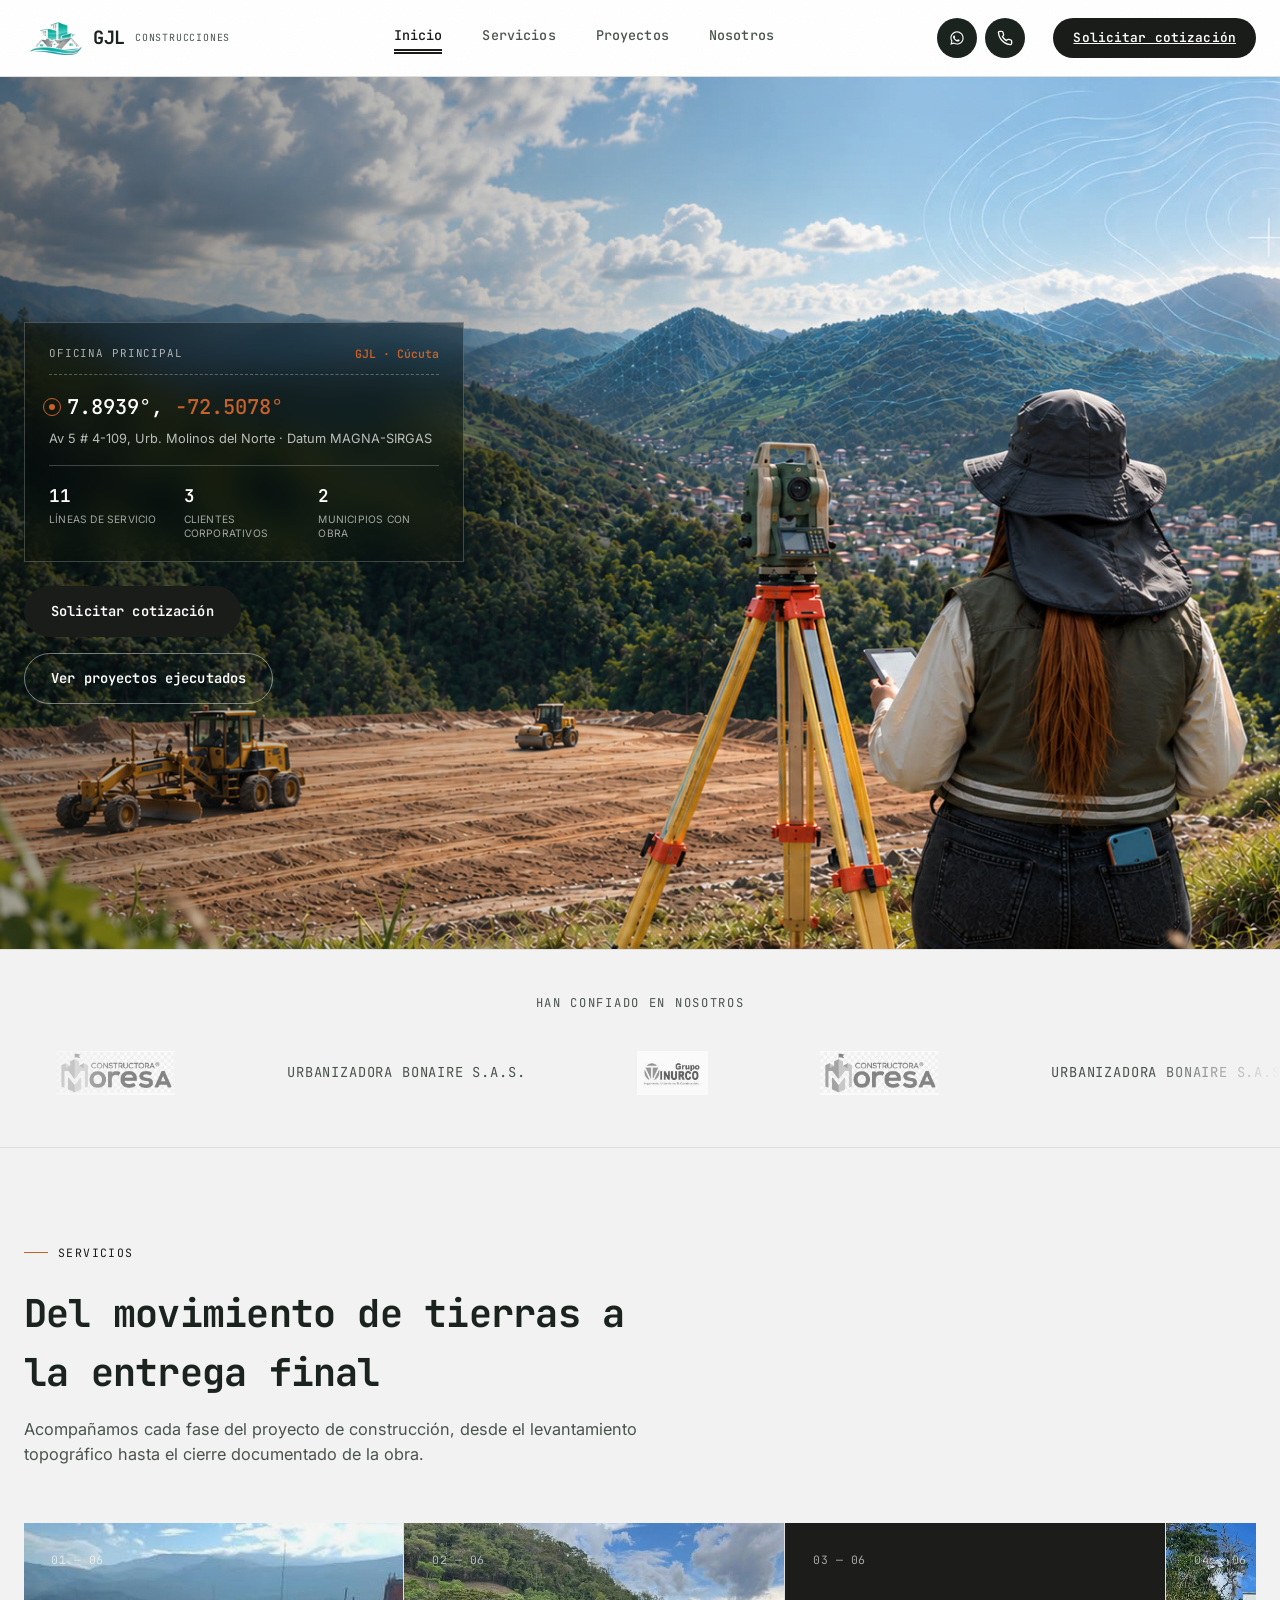
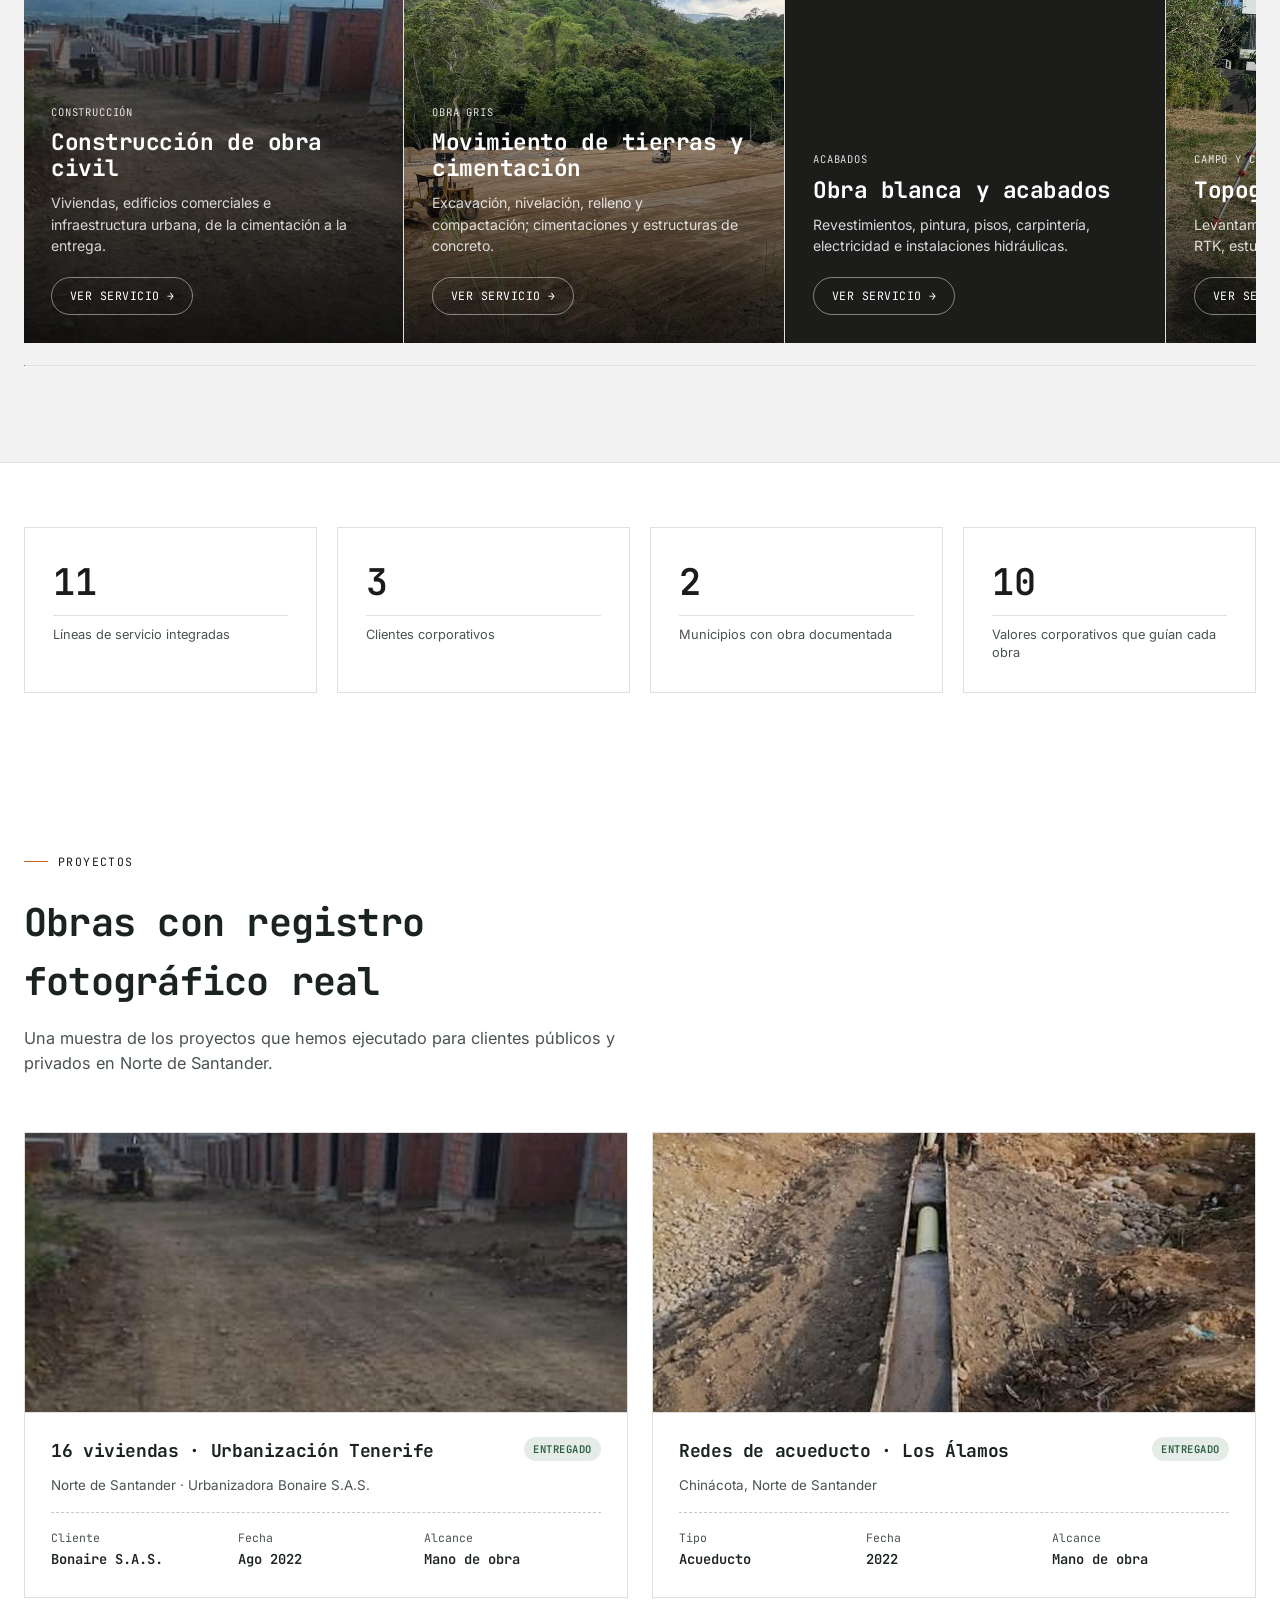
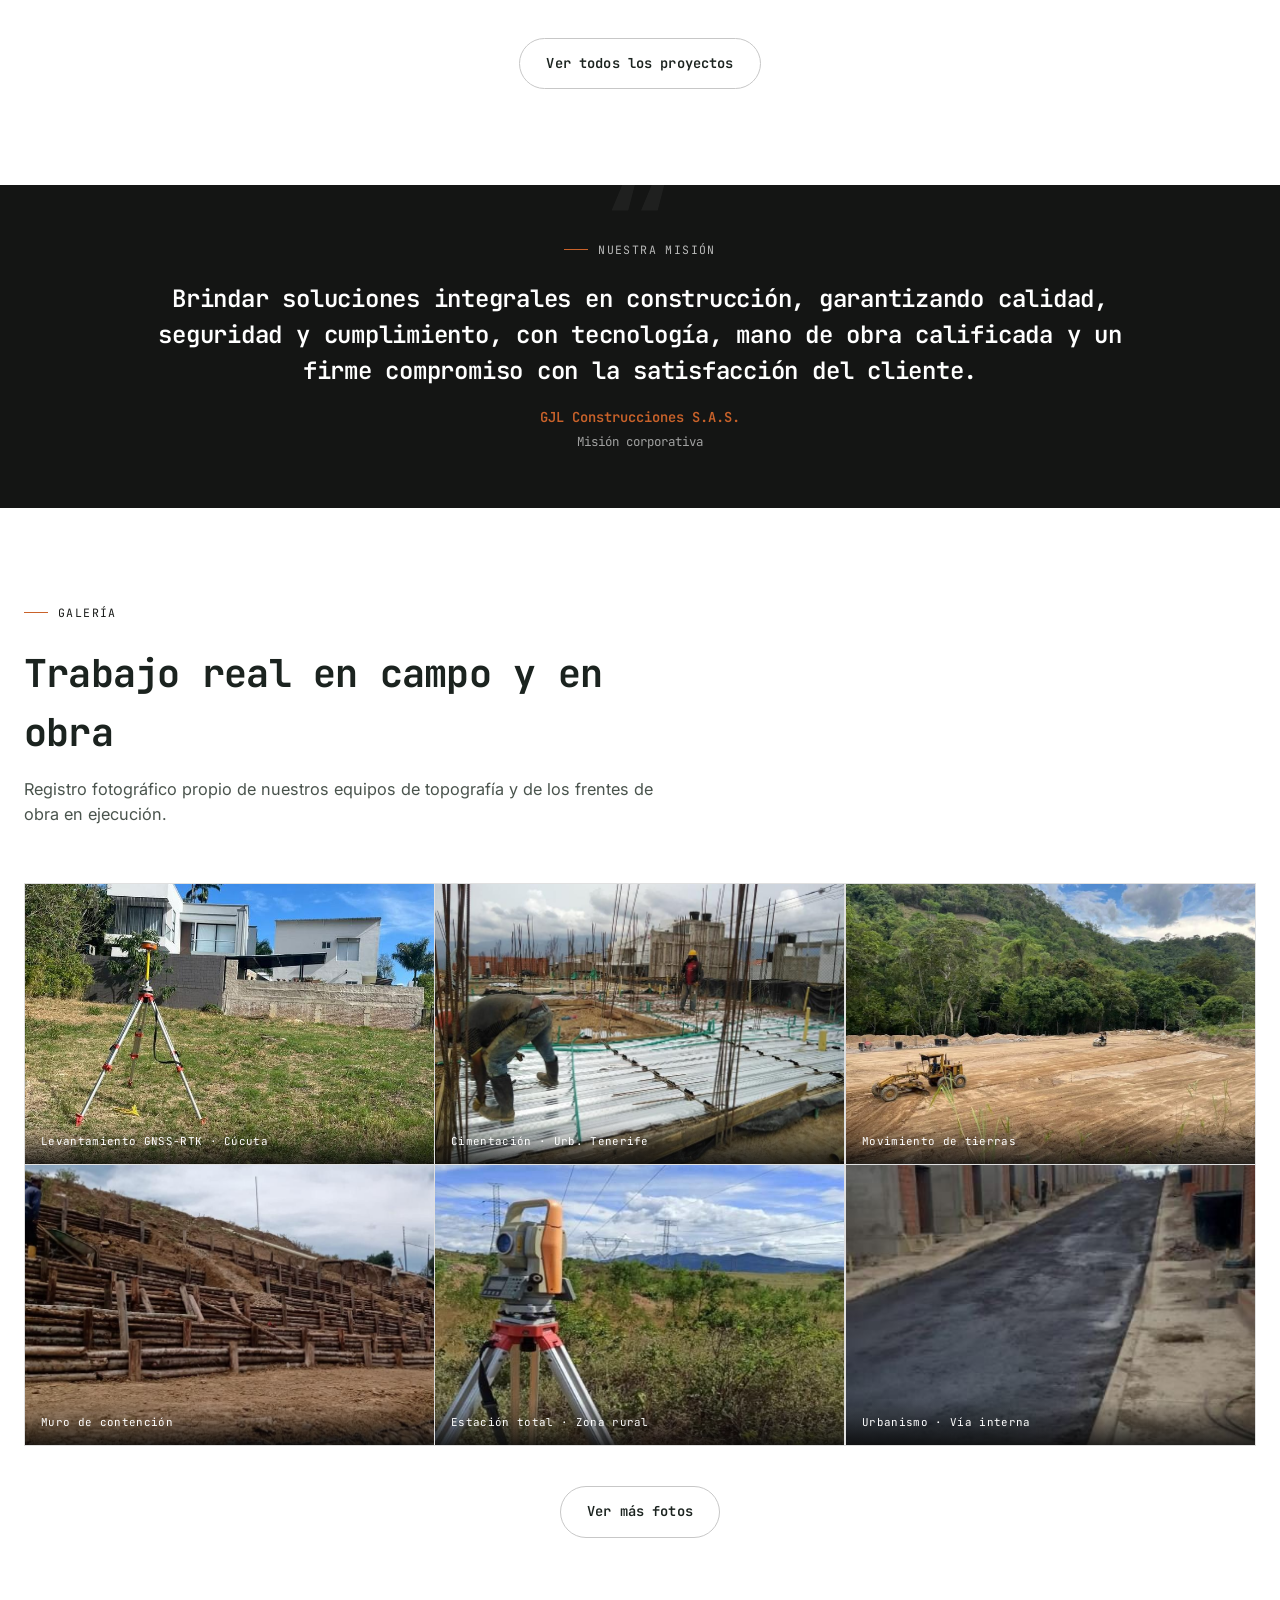
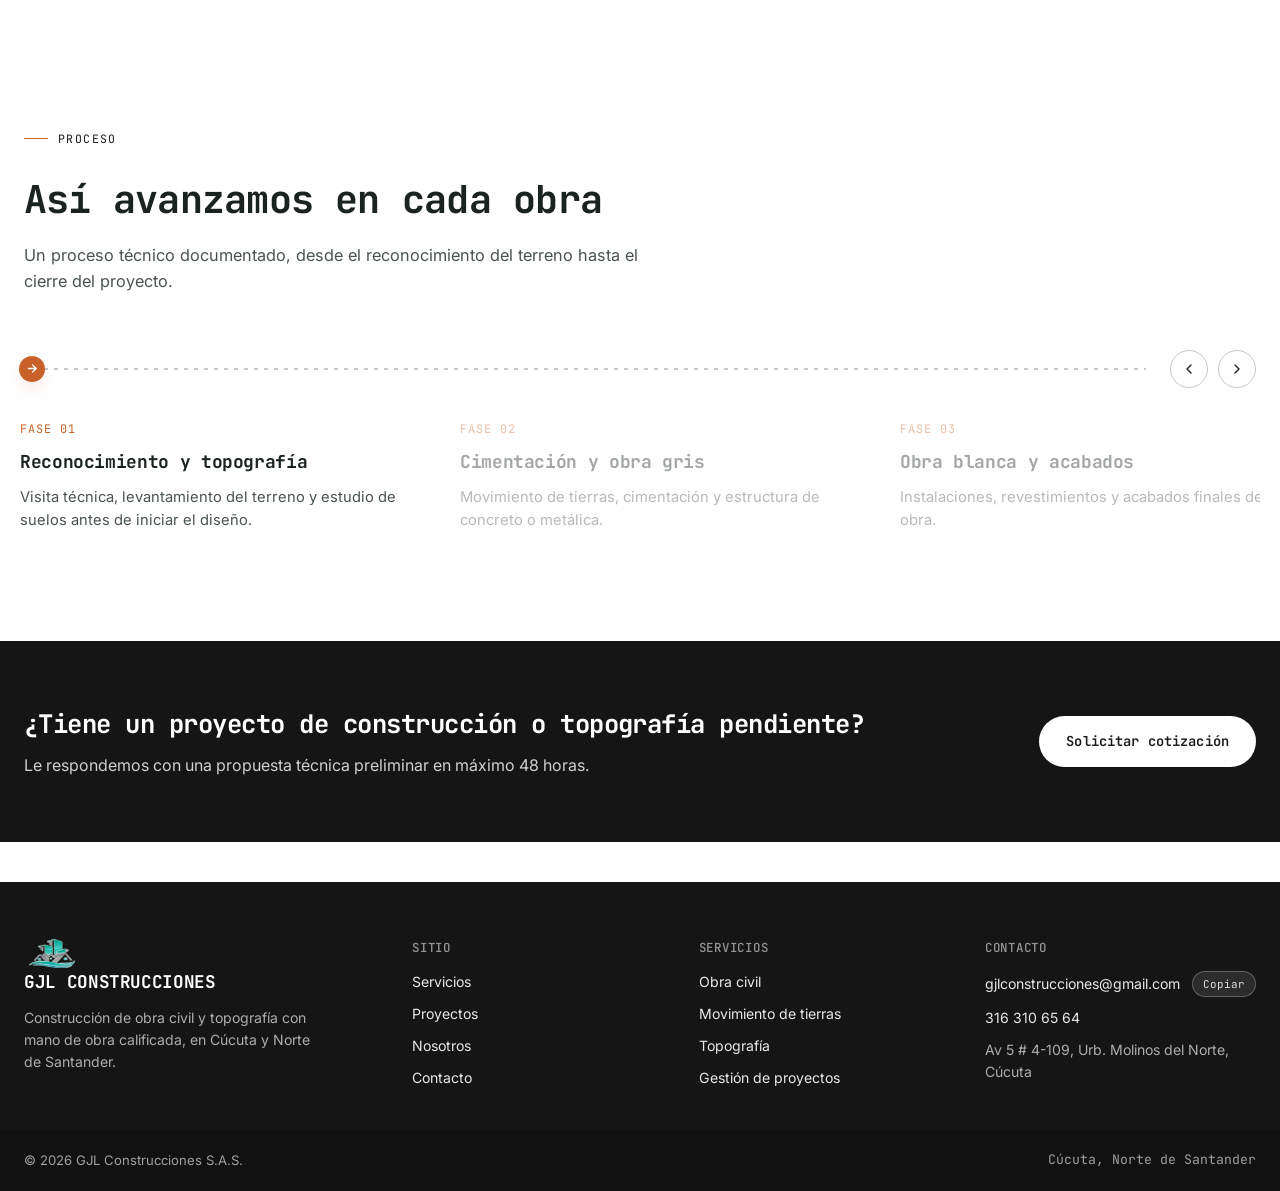
==== index.html @ da8b986e "Commit inicial: sitio web GJL Construcciones S.A.S. Sitio estatico (HTML/CSS/JS) con contenido, foto" ====
<!DOCTYPE html>
<html lang="es">
<head>
<meta charset="UTF-8">
<meta name="viewport" content="width=device-width, initial-scale=1.0">
<title>GJL Construcciones — Obra civil y topografía en Cúcuta</title>
<meta name="description" content="Construcción de obra civil, movimiento de tierras, topografía y gestión de proyectos en Cúcuta, Norte de Santander.">
<meta property="og:title" content="GJL Construcciones — Obra civil y topografía en Cúcuta">
<meta property="og:description" content="Construcción de obra civil, movimiento de tierras, topografía y gestión de proyectos en Norte de Santander.">
<meta property="og:type" content="website">
<meta name="theme-color" content="#1A1A1A">
<link rel="icon" type="image/svg+xml" href="assets/favicon.svg">
<link rel="preconnect" href="https://fonts.googleapis.com">
<link rel="preconnect" href="https://fonts.gstatic.com" crossorigin>
<link href="https://fonts.googleapis.com/css2?family=Inter:wght@400;500;600&family=JetBrains+Mono:wght@400;500;600;700&display=swap" rel="stylesheet">
<link rel="stylesheet" href="css/styles.css">
<script type="application/ld+json">
{
  "@context": "https://schema.org",
  "@type": "GeneralContractor",
  "name": "GJL Construcciones S.A.S.",
  "description": "Empresa de construcción de obra civil, movimiento de tierras, obra blanca, topografía, ingeniería y gestión de proyectos en Cúcuta y Norte de Santander.",
  "telephone": ["+573163106564", "+573045685560"],
  "email": "gjlconstrucciones@gmail.com",
  "address": {
    "@type": "PostalAddress",
    "streetAddress": "Av 5 # 4-109, Urb. Molinos del Norte",
    "addressLocality": "Cúcuta",
    "addressRegion": "Norte de Santander",
    "addressCountry": "CO"
  },
  "geo": {
    "@type": "GeoCoordinates",
    "latitude": 7.8939,
    "longitude": -72.5078
  },
  "areaServed": ["Cúcuta", "Chinácota", "Norte de Santander"],
  "openingHoursSpecification": {
    "@type": "OpeningHoursSpecification",
    "dayOfWeek": ["Monday", "Tuesday", "Wednesday", "Thursday", "Friday"],
    "opens": "07:00",
    "closes": "17:00"
  }
}
</script>
</head>
<body>
<a href="#main" class="skip-link">Saltar al contenido</a>

<header>
  <nav class="wrap">
    <a href="index.html" class="logo"><img class="mark" src="assets/gjl-mark-96.png" srcset="assets/gjl-mark-96.png 96w, assets/gjl-mark-160.png 160w, assets/gjl-mark-240.png 240w" sizes="34px" width="167" height="96" alt="">GJL<span class="sub">Construcciones</span></a>
    <div class="navlinks">
      <a href="index.html" class="active">Inicio</a>
      <a href="servicios.html">Servicios</a>
      <a href="proyectos.html">Proyectos</a>
      <a href="nosotros.html">Nosotros</a>
    </div>
    <div class="nav-right">
      <div class="nav-icons">
        <a href="https://wa.me/573163106564" target="_blank" rel="noopener" class="nav-icon-btn" aria-label="WhatsApp">
          <svg viewBox="0 0 24 24" fill="currentColor"><path d="M12.04 2C6.58 2 2.13 6.45 2.13 11.91c0 1.75.46 3.39 1.26 4.81L2 22l5.42-1.42a9.87 9.87 0 0 0 4.62 1.18h.01c5.46 0 9.9-4.45 9.9-9.91 0-2.65-1.03-5.14-2.9-7.01A9.82 9.82 0 0 0 12.04 2m0 1.67c2.2 0 4.26.86 5.82 2.41a8.23 8.23 0 0 1 2.42 5.83c0 4.55-3.7 8.24-8.25 8.24a8.2 8.2 0 0 1-4.19-1.15l-.3-.18-3.12.82.83-3.04-.2-.32a8.18 8.18 0 0 1-1.26-4.37c0-4.55 3.7-8.24 8.25-8.24m-4.52 4.6c-.16 0-.42.06-.64.3-.22.24-.85.83-.85 2.03 0 1.2.87 2.35.99 2.51.12.16 1.7 2.6 4.14 3.63.58.24 1.03.39 1.38.5.58.18 1.11.16 1.53.1.47-.07 1.44-.59 1.64-1.16.2-.57.2-1.05.14-1.16-.06-.1-.22-.16-.46-.28-.24-.12-1.44-.71-1.66-.79-.22-.08-.39-.12-.55.12-.16.24-.63.79-.77.95-.14.16-.28.18-.52.06-.24-.12-1.02-.38-1.94-1.2-.72-.64-1.2-1.44-1.34-1.68-.14-.24-.02-.37.1-.49.11-.11.24-.28.36-.42.12-.14.16-.24.24-.4.08-.16.04-.3-.02-.42-.06-.12-.55-1.34-.76-1.83-.2-.48-.4-.42-.55-.42Z"/></svg>
        </a>
        <a href="tel:+573163106564" class="nav-icon-btn" aria-label="Llamar">
          <svg viewBox="0 0 24 24" fill="none" stroke="currentColor" stroke-width="2" stroke-linecap="round" stroke-linejoin="round"><path d="M22 16.92v3a2 2 0 0 1-2.18 2 19.79 19.79 0 0 1-8.63-3.07 19.5 19.5 0 0 1-6-6 19.79 19.79 0 0 1-3.07-8.67A2 2 0 0 1 4.11 2h3a2 2 0 0 1 2 1.72c.127.96.361 1.903.7 2.81a2 2 0 0 1-.45 2.11L8.09 9.91a16 16 0 0 0 6 6l1.27-1.27a2 2 0 0 1 2.11-.45c.907.339 1.85.573 2.81.7A2 2 0 0 1 22 16.92z"/></svg>
        </a>
      </div>
      <a href="contacto.html" class="navcta">Solicitar cotización</a>
    </div>
  </nav>
</header>

<main id="main">
<section class="hero">
  <img class="hero-bg" src="img/hero-static.jpg" alt="Levantamiento topográfico con estación total sobre un valle con frente de obra y maquinaria de movimiento de tierras" width="1670" height="942">
  <div class="hero-video-overlay" aria-hidden="true"></div>
  <h1 class="sr-only">GJL Construcciones — Obra civil y topografía en Cúcuta, con precisión de punto exacto</h1>

  <div class="hero-inner">
    <div class="hero-panel">
      <div class="benchmark-card">
        <div class="bm-top">
          <span class="bm-label">Oficina principal</span>
          <span class="bm-id">GJL · Cúcuta</span>
        </div>
        <div class="bm-coords" style="display:inline-flex; align-items:center; gap:12px;">
          <span class="bm-pulse"></span>
          7.8939°, <span>-72.5078°</span>
        </div>
        <div class="bm-meta">Av 5 # 4-109, Urb. Molinos del Norte · Datum MAGNA-SIRGAS</div>
        <div class="bm-grid">
          <div><span class="n">11</span><span class="l">Líneas de servicio</span></div>
          <div><span class="n">3</span><span class="l">Clientes corporativos</span></div>
          <div><span class="n">2</span><span class="l">Municipios con obra</span></div>
        </div>
      </div>
      <div class="hero-ctas">
        <a href="contacto.html" class="btn btn-primary">Solicitar cotización</a>
        <a href="proyectos.html" class="btn btn-ghost">Ver proyectos ejecutados</a>
      </div>
    </div>
  </div>
</section>

<section class="clientes reveal">
  <div class="clientes-label wrap">Han confiado en nosotros</div>
  <div class="clientes-marquee">
    <div class="clientes-track">
      <div class="clientes-item"><img src="img/clientes/moresa.png" alt="Constructora Moresa" loading="lazy"></div>
      <div class="clientes-item"><span class="cliente-text">Urbanizadora Bonaire S.A.S.</span></div>
      <div class="clientes-item"><img src="img/clientes/inurco.png" alt="Grupo Inurco · Ingeniería, Urbanismo y Construcción" loading="lazy"></div>
      <div class="clientes-item" aria-hidden="true"><img src="img/clientes/moresa.png" alt="" loading="lazy"></div>
      <div class="clientes-item" aria-hidden="true"><span class="cliente-text">Urbanizadora Bonaire S.A.S.</span></div>
      <div class="clientes-item" aria-hidden="true"><img src="img/clientes/inurco.png" alt="" loading="lazy"></div>
    </div>
  </div>
</section>

<section class="servicios" id="servicios">
  <div class="wrap">
    <div class="section-head reveal">
      <div class="eyebrow">Servicios</div>
      <h2>Del movimiento de tierras a la entrega final</h2>
      <p>Acompañamos cada fase del proyecto de construcción, desde el levantamiento topográfico hasta el cierre documentado de la obra.</p>
    </div>

    <div class="serv-carousel">
      <div class="serv-track">
        <a href="servicios.html#obra-civil" class="serv-tile c1 photo reveal">
          <span class="serv-tile-num">01 — 06</span>
          <div class="serv-tile-body">
            <span class="serv-tile-tag">Construcción</span>
            <h3>Construcción de obra civil</h3>
            <p>Viviendas, edificios comerciales e infraestructura urbana, de la cimentación a la entrega.</p>
            <span class="serv-tile-cta">Ver servicio →</span>
          </div>
        </a>
        <a href="servicios.html#movimiento-tierras" class="serv-tile c2 photo reveal">
          <span class="serv-tile-num">02 — 06</span>
          <div class="serv-tile-body">
            <span class="serv-tile-tag">Obra gris</span>
            <h3>Movimiento de tierras y cimentación</h3>
            <p>Excavación, nivelación, relleno y compactación; cimentaciones y estructuras de concreto.</p>
            <span class="serv-tile-cta">Ver servicio →</span>
          </div>
        </a>
        <a href="servicios.html#obra-blanca" class="serv-tile c3 reveal">
          <span class="serv-tile-num">03 — 06</span>
          <div class="serv-tile-body">
            <span class="serv-tile-tag">Acabados</span>
            <h3>Obra blanca y acabados</h3>
            <p>Revestimientos, pintura, pisos, carpintería, electricidad e instalaciones hidráulicas.</p>
            <span class="serv-tile-cta">Ver servicio →</span>
          </div>
        </a>
        <a href="servicios.html#topografia" class="serv-tile c4 photo reveal">
          <span class="serv-tile-num">04 — 06</span>
          <div class="serv-tile-body">
            <span class="serv-tile-tag">Campo y control</span>
            <h3>Topografía y geotecnia</h3>
            <p>Levantamientos con estación total y GNSS-RTK, estudios de suelos y mecánica de suelos.</p>
            <span class="serv-tile-cta">Ver servicio →</span>
          </div>
        </a>
        <a href="servicios.html#ingenieria" class="serv-tile c5 reveal">
          <span class="serv-tile-num">05 — 06</span>
          <div class="serv-tile-body">
            <span class="serv-tile-tag">Diseño técnico</span>
            <h3>Ingeniería civil, eléctrica y mecánica</h3>
            <p>Diseño de vialidades, redes hidrosanitarias, instalaciones eléctricas y climatización.</p>
            <span class="serv-tile-cta">Ver servicio →</span>
          </div>
        </a>
        <a href="servicios.html#gestion" class="serv-tile c6 reveal">
          <span class="serv-tile-num">06 — 06</span>
          <div class="serv-tile-body">
            <span class="serv-tile-tag">Administración de obra</span>
            <h3>Gestión, supervisión y consultoría</h3>
            <p>Planificación, presupuestos, permisos, control de calidad y peritajes técnicos.</p>
            <span class="serv-tile-cta">Ver servicio →</span>
          </div>
        </a>
        <a href="servicios.html#obra-civil" class="serv-tile c1 photo reveal in" aria-hidden="true" tabindex="-1">
          <span class="serv-tile-num">01 — 06</span>
          <div class="serv-tile-body">
            <span class="serv-tile-tag">Construcción</span>
            <h3>Construcción de obra civil</h3>
            <p>Viviendas, edificios comerciales e infraestructura urbana, de la cimentación a la entrega.</p>
            <span class="serv-tile-cta">Ver servicio →</span>
          </div>
        </a>
        <a href="servicios.html#movimiento-tierras" class="serv-tile c2 photo reveal in" aria-hidden="true" tabindex="-1">
          <span class="serv-tile-num">02 — 06</span>
          <div class="serv-tile-body">
            <span class="serv-tile-tag">Obra gris</span>
            <h3>Movimiento de tierras y cimentación</h3>
            <p>Excavación, nivelación, relleno y compactación; cimentaciones y estructuras de concreto.</p>
            <span class="serv-tile-cta">Ver servicio →</span>
          </div>
        </a>
        <a href="servicios.html#obra-blanca" class="serv-tile c3 reveal in" aria-hidden="true" tabindex="-1">
          <span class="serv-tile-num">03 — 06</span>
          <div class="serv-tile-body">
            <span class="serv-tile-tag">Acabados</span>
            <h3>Obra blanca y acabados</h3>
            <p>Revestimientos, pintura, pisos, carpintería, electricidad e instalaciones hidráulicas.</p>
            <span class="serv-tile-cta">Ver servicio →</span>
          </div>
        </a>
        <a href="servicios.html#topografia" class="serv-tile c4 photo reveal in" aria-hidden="true" tabindex="-1">
          <span class="serv-tile-num">04 — 06</span>
          <div class="serv-tile-body">
            <span class="serv-tile-tag">Campo y control</span>
            <h3>Topografía y geotecnia</h3>
            <p>Levantamientos con estación total y GNSS-RTK, estudios de suelos y mecánica de suelos.</p>
            <span class="serv-tile-cta">Ver servicio →</span>
          </div>
        </a>
        <a href="servicios.html#ingenieria" class="serv-tile c5 reveal in" aria-hidden="true" tabindex="-1">
          <span class="serv-tile-num">05 — 06</span>
          <div class="serv-tile-body">
            <span class="serv-tile-tag">Diseño técnico</span>
            <h3>Ingeniería civil, eléctrica y mecánica</h3>
            <p>Diseño de vialidades, redes hidrosanitarias, instalaciones eléctricas y climatización.</p>
            <span class="serv-tile-cta">Ver servicio →</span>
          </div>
        </a>
        <a href="servicios.html#gestion" class="serv-tile c6 reveal in" aria-hidden="true" tabindex="-1">
          <span class="serv-tile-num">06 — 06</span>
          <div class="serv-tile-body">
            <span class="serv-tile-tag">Administración de obra</span>
            <h3>Gestión, supervisión y consultoría</h3>
            <p>Planificación, presupuestos, permisos, control de calidad y peritajes técnicos.</p>
            <span class="serv-tile-cta">Ver servicio →</span>
          </div>
        </a>
      </div>
    </div>
    <div class="serv-progress" aria-hidden="true"><span class="serv-progress-fill"></span></div>
  </div>
</section>

<section class="stats">
  <div class="wrap">
    <div class="stats-grid">
      <div class="stat reveal"><span class="num">11</span><span class="lbl">Líneas de servicio integradas</span></div>
      <div class="stat reveal"><span class="num">3</span><span class="lbl">Clientes corporativos</span></div>
      <div class="stat reveal"><span class="num">2</span><span class="lbl">Municipios con obra documentada</span></div>
      <div class="stat reveal"><span class="num">10</span><span class="lbl">Valores corporativos que guían cada obra</span></div>
    </div>
  </div>
</section>

<section id="proyectos-destacados">
  <div class="wrap">
    <div class="section-head reveal">
      <div class="eyebrow">Proyectos</div>
      <h2>Obras con registro fotográfico real</h2>
      <p>Una muestra de los proyectos que hemos ejecutado para clientes públicos y privados en Norte de Santander.</p>
    </div>

    <div class="proy-grid">
      <div class="proy-card reveal">
        <div class="proy-map">
          <img src="img/obra/bonaire-01-viviendas.jpg" alt="16 viviendas en la urbanización Tenerife" loading="lazy">
        </div>
        <div class="proy-body">
          <div class="proy-top"><h3>16 viviendas · Urbanización Tenerife</h3><span class="badge badge-done">Entregado</span></div>
          <p class="proy-loc">Norte de Santander · Urbanizadora Bonaire S.A.S.</p>
          <div class="proy-data">
            <div>Cliente<strong>Bonaire S.A.S.</strong></div>
            <div>Fecha<strong>Ago 2022</strong></div>
            <div>Alcance<strong>Mano de obra</strong></div>
          </div>
        </div>
      </div>

      <div class="proy-card reveal">
        <div class="proy-map">
          <img src="img/obra/alamos-01-red-acueducto.jpg" alt="Redes de acueducto en el proyecto Los Álamos" loading="lazy">
        </div>
        <div class="proy-body">
          <div class="proy-top"><h3>Redes de acueducto · Los Álamos</h3><span class="badge badge-done">Entregado</span></div>
          <p class="proy-loc">Chinácota, Norte de Santander</p>
          <div class="proy-data">
            <div>Tipo<strong>Acueducto</strong></div>
            <div>Fecha<strong>2022</strong></div>
            <div>Alcance<strong>Mano de obra</strong></div>
          </div>
        </div>
      </div>
    </div>

    <div style="text-align:center; margin-top:40px;">
      <a href="proyectos.html" class="btn btn-ghost">Ver todos los proyectos</a>
    </div>
  </div>
</section>

<section class="mission">
  <span class="mission-mark" aria-hidden="true">“</span>
  <div class="wrap mission-inner reveal">
    <div class="eyebrow">Nuestra misión</div>
    <blockquote>Brindar soluciones integrales en construcción, garantizando calidad, seguridad y cumplimiento, con tecnología, mano de obra calificada y un firme compromiso con la satisfacción del cliente.</blockquote>
    <div class="mission-author">GJL Construcciones S.A.S.<span>Misión corporativa</span></div>
  </div>
</section>

<section id="galeria">
  <div class="wrap">
    <div class="section-head reveal">
      <div class="eyebrow">Galería</div>
      <h2>Trabajo real en campo y en obra</h2>
      <p>Registro fotográfico propio de nuestros equipos de topografía y de los frentes de obra en ejecución.</p>
    </div>

    <div class="foto-grid">
      <div class="foto-item reveal"><img src="img/campo/campo-01.jpg" alt="Equipo GNSS-RTK en lote de Cúcuta" loading="lazy"><span class="foto-cap">Levantamiento GNSS-RTK · Cúcuta</span></div>
      <div class="foto-item reveal"><img src="img/obra/bonaire-02-cimentacion.jpg" alt="Cimentación en la urbanización Tenerife" loading="lazy"><span class="foto-cap">Cimentación · Urb. Tenerife</span></div>
      <div class="foto-item reveal"><img src="img/obra/obra-movimiento-tierras.jpg" alt="Movimiento de tierras en terreno montañoso" loading="lazy"><span class="foto-cap">Movimiento de tierras</span></div>
      <div class="foto-item reveal"><img src="img/obra/muro-contencion.jpg" alt="Muro de contención en ladera" loading="lazy"><span class="foto-cap">Muro de contención</span></div>
      <div class="foto-item reveal"><img src="img/obra/topografia-estacion-total.jpg" alt="Estación total junto a la red eléctrica en zona rural" loading="lazy"><span class="foto-cap">Estación total · Zona rural</span></div>
      <div class="foto-item reveal"><img src="img/obra/bonaire-03-via-interna.jpg" alt="Vía interna pavimentada en la urbanización" loading="lazy"><span class="foto-cap">Urbanismo · Vía interna</span></div>
    </div>
    <div style="text-align:center; margin-top:40px;">
      <a href="proyectos.html#galeria-obra" class="btn btn-ghost">Ver más fotos</a>
    </div>
  </div>
</section>

<section class="proceso" id="proceso">
  <div class="wrap">
    <div class="section-head reveal">
      <div class="eyebrow">Proceso</div>
      <h2>Así avanzamos en cada obra</h2>
      <p>Un proceso técnico documentado, desde el reconocimiento del terreno hasta el cierre del proyecto.</p>
    </div>

    <div class="stages stages-h">
      <div class="stages-rail-row">
        <div class="stages-rail">
          <div class="stages-fill"></div>
          <div class="stages-marker" aria-hidden="true">
            <svg viewBox="0 0 16 16" width="13" height="13"><path d="M3 8h9M8 3.5 12.5 8 8 12.5" stroke="#fff" stroke-width="1.6" fill="none" stroke-linecap="round" stroke-linejoin="round"/></svg>
          </div>
        </div>
        <div class="stages-nav">
          <button type="button" class="stages-nav-btn" data-dir="-1" aria-label="Fase anterior">
            <svg viewBox="0 0 24 24" width="16" height="16" fill="none" stroke="currentColor" stroke-width="2" stroke-linecap="round" stroke-linejoin="round"><path d="M15 18l-6-6 6-6"/></svg>
          </button>
          <button type="button" class="stages-nav-btn" data-dir="1" aria-label="Fase siguiente">
            <svg viewBox="0 0 24 24" width="16" height="16" fill="none" stroke="currentColor" stroke-width="2" stroke-linecap="round" stroke-linejoin="round"><path d="M9 18l6-6-6-6"/></svg>
          </button>
        </div>
      </div>
      <div class="stages-list">
        <div class="stage-item">
          <span class="stage-num mono">FASE 01</span>
          <h3>Reconocimiento y topografía</h3>
          <p>Visita técnica, levantamiento del terreno y estudio de suelos antes de iniciar el diseño.</p>
        </div>
        <div class="stage-item">
          <span class="stage-num mono">FASE 02</span>
          <h3>Cimentación y obra gris</h3>
          <p>Movimiento de tierras, cimentación y estructura de concreto o metálica.</p>
        </div>
        <div class="stage-item">
          <span class="stage-num mono">FASE 03</span>
          <h3>Obra blanca y acabados</h3>
          <p>Instalaciones, revestimientos y acabados finales de la obra.</p>
        </div>
        <div class="stage-item">
          <span class="stage-num mono">FASE 04</span>
          <h3>Entrega y cierre</h3>
          <p>Supervisión técnica, control de calidad y entrega formal del proyecto.</p>
        </div>
      </div>
    </div>
  </div>
</section>

<section class="cta-band">
  <div class="wrap cta-inner reveal">
    <div>
      <h2 style="font-size:1.6rem; margin-bottom:8px;">¿Tiene un proyecto de construcción o topografía pendiente?</h2>
      <p>Le respondemos con una propuesta técnica preliminar en máximo 48 horas.</p>
    </div>
    <a href="contacto.html" class="btn btn-primary">Solicitar cotización</a>
  </div>
</section>
</main>

<footer>
  <div class="wrap">
    <div class="foot-grid">
      <div class="foot-col">
        <a href="index.html" class="logo" style="font-size:1.1rem; margin-bottom:12px;"><img class="mark" src="assets/gjl-mark-96.png" srcset="assets/gjl-mark-96.png 96w, assets/gjl-mark-160.png 160w, assets/gjl-mark-240.png 240w" sizes="34px" width="167" height="96" alt="">GJL CONSTRUCCIONES</a>
        <p>Construcción de obra civil y topografía con mano de obra calificada, en Cúcuta y Norte de Santander.</p>
      </div>
      <div class="foot-col">
        <h4>Sitio</h4>
        <a href="servicios.html">Servicios</a>
        <a href="proyectos.html">Proyectos</a>
        <a href="nosotros.html">Nosotros</a>
        <a href="contacto.html">Contacto</a>
      </div>
      <div class="foot-col">
        <h4>Servicios</h4>
        <a href="servicios.html#obra-civil">Obra civil</a>
        <a href="servicios.html#movimiento-tierras">Movimiento de tierras</a>
        <a href="servicios.html#topografia">Topografía</a>
        <a href="servicios.html#gestion">Gestión de proyectos</a>
      </div>
      <div class="foot-col">
        <h4>Contacto</h4>
        <div class="copy-row" style="margin-bottom:10px;">
          <a href="mailto:gjlconstrucciones@gmail.com" style="margin-bottom:0;">gjlconstrucciones@gmail.com</a>
          <button class="copy-btn" data-copy="gjlconstrucciones@gmail.com" aria-label="Copiar correo">Copiar</button>
        </div>
        <a href="tel:+573163106564">316 310 65 64</a>
        <p>Av 5 # 4-109, Urb. Molinos del Norte, Cúcuta</p>
      </div>
    </div>
  </div>
  <div class="foot-bottom">
    <div class="wrap">
      <p>© 2026 GJL Construcciones S.A.S.</p>
      <p class="mono">Cúcuta, Norte de Santander</p>
    </div>
  </div>
</footer>

<script src="js/common.js" defer></script>
<script src="js/terrain.js" defer></script>
</body>
</html>
---- css/styles.css ----
:root{
  --paper: #FFFFFF;
  --paper-2: #F2F2F2;
  --ink: #1B231F;
  --ink-soft: #4A544D;
  --forest: #2B5D3F;
  --forest-dark: #1E4530;
  --stake: #C9622A;
  --slate: #4A6670;
  --line: #E0E0E0;
  --line-strong: #C7C7C7;
  /* Paleta de accion neutra (negro/gris) — reemplaza al verde como color
     dominante de botones, enlaces y numeros; forest/stake/slate quedan
     como acentos puntuales de marca (badges, tarjetas de servicio, hero). */
  --action: #1A1C1A;
  --action-dark: #000000;
  --graphite: #26282A;
  --graphite-dark: #141514;
  /* Estetica plana tipo purnatur.com: sin esquinas redondeadas en tarjetas/
     paneles (solo los botones siguen en pildora) y sin sombras — el
     contraste viene de bordes finos y el espacio en blanco, no de relieve. */
  --radius: 0px;
  --radius-lg: 0px;
  --radius-pill: 999px;
  --shadow-soft: none;
  --shadow-card: none;
}

*{ box-sizing: border-box; margin:0; padding:0; }
html{ scroll-behavior: smooth; }

/* Grano sutil de papel sobre todo el sitio — refuerza el concepto de
   marca "--paper" en vez de dejar el fondo completamente plano. */
body::before{
  content:"";
  position: fixed;
  inset: 0;
  z-index: 9999;
  pointer-events: none;
  opacity: 0.035;
  mix-blend-mode: multiply;
  background-image: url("data:image/svg+xml;utf8,<svg xmlns='http://www.w3.org/2000/svg' width='140' height='140'><filter id='n'><feTurbulence type='fractalNoise' baseFrequency='0.85' numOctaves='2' stitchTiles='stitch'/></filter><rect width='100%25' height='100%25' filter='url(%23n)'/></svg>");
}

body{
  background: var(--paper);
  color: var(--ink);
  font-family: 'Inter', sans-serif;
  line-height: 1.55;
  -webkit-font-smoothing: antialiased;
}

h1, h2, h3, .display{
  font-family: 'JetBrains Mono', monospace;
  font-weight: 700;
  letter-spacing: -0.02em;
  color: var(--ink);
}

.mono{ font-family: 'JetBrains Mono', monospace; }
a{ color: inherit; }
img{ max-width: 100%; display:block; }

:focus-visible{
  outline: 2px solid var(--stake);
  outline-offset: 3px;
}

.wrap{
  max-width: 1600px;
  margin: 0 auto;
  padding: 0 24px;
}

/* ---------- SCROLL PROGRESS (linea fina de lectura, fija arriba) ---------- */
.scroll-progress{
  position: fixed;
  top: 0; left: 0;
  height: 2px;
  width: 0%;
  background: var(--stake);
  z-index: 200;
  transition: width 0.1s linear;
  pointer-events: none;
}

/* ---------- NAV (barra plana, de borde a borde — estilo purnatur.com) ---------- */
header{
  position: sticky;
  top: 0;
  z-index: 50;
  background: rgba(255,255,255,0.92);
  backdrop-filter: blur(8px);
  border-bottom: 1px solid var(--line);
}
nav.wrap{
  display:grid;
  grid-template-columns: auto 1fr auto;
  align-items:center;
  gap: 32px;
  height: 76px;
}
.nav-right{ display:flex; align-items:center; gap: 28px; justify-self:end; }
.nav-icons{ display:flex; align-items:center; gap: 8px; }
.nav-icon-btn{
  width: 40px; height: 40px;
  border-radius: 50%;
  background: var(--ink);
  color: #fff;
  display:flex; align-items:center; justify-content:center;
  flex-shrink: 0;
  transition: background 0.2s ease, transform 0.2s ease;
}
.nav-icon-btn:hover{ background: var(--action-dark); transform: translateY(-2px); }
.nav-icon-btn svg{ width: 16px; height: 16px; }
.logo{
  display:flex;
  align-items:center;
  gap: 10px;
  font-family:'JetBrains Mono', monospace;
  font-weight:700;
  font-size: 1.15rem;
  letter-spacing: -0.02em;
  text-decoration:none;
}
.logo .mark{
  height: 34px;
  width: auto;
  display:block;
  flex-shrink:0;
}
footer .logo .mark{ height: 30px; }
.logo .sub{
  font-family:'JetBrains Mono', monospace;
  font-weight:400;
  font-size: 0.62rem;
  color: var(--ink-soft);
  letter-spacing: 0.08em;
  text-transform: uppercase;
}
.navlinks{
  display:flex;
  align-items:center;
  justify-content:center;
  gap: 40px;
}
.navlinks a{
  text-decoration:none;
  font-family:'JetBrains Mono', monospace;
  font-size: 0.84rem;
  letter-spacing: 0.01em;
  color: var(--ink-soft);
  font-weight: 500;
  transition: color 0.2s ease;
  padding-bottom: 4px;
  border-bottom: 2px solid transparent;
}
.navlinks a:hover{ color: var(--action); }
.navlinks a.active{ color: var(--action); border-bottom-color: var(--action); }
.navcta{
  background: var(--action);
  color: #fff !important;
  padding: 10px 20px;
  border-radius: var(--radius-pill);
  font-family:'JetBrains Mono', monospace;
  font-size: 0.8rem !important;
  letter-spacing: 0.01em;
  font-weight: 600 !important;
  transition: background 0.2s ease;
  border-bottom: none !important;
}
.navcta:hover{ background: var(--action-dark); }

/* ---------- HERO (home) ---------- */
/* Panel foto/video a todo lo ancho, de borde a borde — sin tarjeta
   flotante ni esquinas redondeadas, igual que el hero de purnatur.com. */
.hero{
  position: relative;
  overflow: hidden;
  background: var(--paper-2);
  min-height: 680px;
}
.hero-contours{ position:absolute; inset:0; width:100%; height:100%; opacity: 0.55; }

/* Imagen real de campo, de fondo — sin texto ni logo propios, asi que la
   tarjeta de coordenadas + CTAs viven encima, agrupadas a la izquierda en
   vez de repartidas por todo el hero. */
.hero-bg{
  position:absolute; inset:0;
  width:100%; height:100%;
  object-fit:cover;
  object-position: center 42%;
  z-index:0;
}
.hero-video-overlay{
  position:absolute; inset:0;
  background: linear-gradient(105deg, rgba(8,10,8,0.5) 0%, rgba(8,10,8,0.18) 36%, transparent 60%);
  z-index:0;
}
.hero-inner{
  position: relative;
  z-index: 1;
  padding: 72px 24px;
  max-width: 1600px;
  margin: 0 auto;
  min-height: 680px;
  display:flex;
  align-items:center;
}
.hero-panel{
  display:flex;
  flex-direction:column;
  gap: 24px;
  max-width: 440px;
  width:100%;
}
@media (max-width: 860px){
  .hero{ min-height: 560px; }
  .hero-bg{ object-position: 32% center; }
  .hero-inner{ min-height: 560px; padding: 44px 20px; align-items:flex-end; }
  .hero-panel{ max-width: none; }
}

/* ---------- PAGE HERO (interior pages) ---------- */
/* Mismo panel plano de borde a borde que el hero de inicio. */
.page-hero{
  position: relative;
  overflow: hidden;
  background: var(--paper-2);
  border-bottom: 1px solid var(--line);
}
.page-hero-contours{ position:absolute; inset:0; width:100%; height:100%; opacity: 0.4; }
.page-hero-inner{
  position: relative;
  padding: 64px 24px 56px;
  max-width: 1600px;
  margin: 0 auto;
}
.breadcrumb{
  font-family:'JetBrains Mono', monospace;
  font-size: 0.72rem;
  color: var(--ink-soft);
  margin-bottom: 18px;
  letter-spacing: 0.02em;
}
.breadcrumb a{ text-decoration:none; color: var(--ink-soft); }
.breadcrumb a:hover{ color: var(--action); }
.breadcrumb .sep{ margin: 0 8px; color: var(--line-strong); }
.page-hero h1{ font-size: clamp(2rem, 3.6vw, 2.9rem); max-width: 26ch; }
.page-hero p.lead{ color: var(--ink-soft); max-width: 56ch; margin-top: 16px; font-size: 1.02rem; }

.eyebrow{
  font-family:'JetBrains Mono', monospace;
  font-size: 0.72rem;
  letter-spacing: 0.12em;
  text-transform: uppercase;
  color: var(--action);
  display:flex;
  align-items:center;
  gap: 10px;
  margin-bottom: 22px;
}
.eyebrow::before{ content:""; width: 24px; height:1px; background: var(--stake); }

.hero-ctas{ display:flex; gap:16px; flex-wrap: wrap; }
.hero .btn-ghost{ border-color: rgba(255,255,255,0.45); color:#fff; }
.hero .btn-ghost:hover{ border-color:#fff; background: rgba(255,255,255,0.1); color:#fff; }

.btn{
  display:inline-flex;
  align-items:center;
  gap:8px;
  padding: 14px 26px;
  border-radius: var(--radius-pill);
  font-family:'JetBrains Mono', monospace;
  letter-spacing: 0.01em;
  font-weight: 600;
  font-size: 0.86rem;
  text-decoration:none;
  cursor:pointer;
  border: 1px solid transparent;
  transition: all 0.2s ease;
}
.btn-primary{ background: var(--action); color: #fff; }
.btn-primary:hover{ background: var(--action-dark); }
.btn-ghost{ border-color: var(--line-strong); color: var(--ink); background: transparent; }
.btn-ghost:hover{ border-color: var(--action); color: var(--action); }
.btn-sm{ padding: 9px 16px; font-size: 0.82rem; }

/* Tarjeta "de vidrio" — antes era un bloque blanco solido que tapaba buena
   parte de la foto del hero; ahora es translucida con blur, para que la
   imagen se siga viendo detras y pese menos visualmente sobre ella. */
.benchmark-card{
  position: relative;
  background: rgba(9,11,9,0.4);
  backdrop-filter: blur(16px) saturate(140%);
  -webkit-backdrop-filter: blur(16px) saturate(140%);
  border: 1px solid rgba(255,255,255,0.22);
  padding: 22px 24px 20px;
  color: #fff;
}
.benchmark-card .bm-top{
  display:flex; justify-content: space-between; align-items:flex-start;
  margin-bottom: 16px; padding-bottom: 12px; border-bottom: 1px dashed rgba(255,255,255,0.28);
}
.benchmark-card .bm-label{ font-family:'JetBrains Mono', monospace; font-size: 0.68rem; letter-spacing: 0.08em; text-transform: uppercase; color: rgba(255,255,255,0.65); }
.benchmark-card .bm-id{ font-family:'JetBrains Mono', monospace; font-size: 0.72rem; color: var(--stake); font-weight: 600; }
.bm-coords{ font-family:'JetBrains Mono', monospace; font-size: 1.28rem; font-weight: 500; color: #fff; margin-bottom: 6px; }
.bm-coords span{ color: var(--stake); }
.bm-meta{ font-size: 0.8rem; color: rgba(255,255,255,0.72); margin-bottom: 16px; }
.bm-grid{ display:grid; grid-template-columns: repeat(3, 1fr); gap: 14px; padding-top: 16px; border-top: 1px solid rgba(255,255,255,0.22); }
.bm-grid div{ text-align:left; }
.bm-grid .n{ display:block; font-family:'JetBrains Mono', monospace; font-size: 1.1rem; font-weight: 600; color: #fff; margin-bottom: 4px; }
.bm-grid .l{ display:block; font-size: 0.64rem; color: rgba(255,255,255,0.62); text-transform: uppercase; letter-spacing: 0.02em; line-height: 1.35; }

/* ---------- SECTION GENERIC ---------- */
section{ padding: 96px 0; }
.section-head{ max-width: 640px; margin-bottom: 56px; }
.section-head.center{ max-width: 680px; margin-left:auto; margin-right:auto; text-align:center; }
.section-head.center .eyebrow{ justify-content:center; }
.section-head.center .eyebrow::before{ display:none; }
.section-head .eyebrow::before{ background: var(--stake); }
.section-head h2{ font-size: clamp(1.8rem, 3vw, 2.4rem); margin-bottom: 14px; }
.section-head p{ color: var(--ink-soft); font-size: 1.02rem; }

.reveal{
  opacity: 0;
  transform: translateY(30px) scale(0.98);
  filter: blur(7px);
  transition: opacity 0.9s cubic-bezier(.16,1,.3,1), transform 0.9s cubic-bezier(.16,1,.3,1), filter 0.9s cubic-bezier(.16,1,.3,1);
  will-change: opacity, transform, filter;
}
.reveal.in{ opacity:1; transform: translateY(0) scale(1); filter: blur(0); }

/* ---------- SERVICIOS ---------- */
.servicios{ background: var(--paper-2); border-bottom: 1px solid var(--line); }
.serv-grid{ display:grid; grid-template-columns: repeat(3, 1fr); gap: 1px; background: var(--line); border: 1px solid var(--line); }
.serv-card{ background: var(--paper-2); padding: 34px 30px; transition: background 0.2s ease; }
.serv-card:hover{ background: #fff; }
.serv-icon{ width: 40px; height: 40px; margin-bottom: 20px; }
.serv-card h3{ font-size: 1.08rem; margin-bottom: 10px; }
.serv-card p{ font-size: 0.9rem; color: var(--ink-soft); }
.serv-card a.more{
  display:inline-block; margin-top:14px; font-size:0.82rem; font-weight:600; color: var(--action); text-decoration:none; border-bottom:1px solid var(--action);
}

/* ---------- SERVICIOS (home): carrusel a puro arrastre — igual
   funcionamiento que la galeria "Interiors" de thenest.pl/en: nada se
   mueve solo, el visitante arrastra con el mouse (o desliza en tactil),
   un cursor circular reemplaza la flecha normal sobre el carrusel, y una
   linea fina abajo marca el progreso. El diseño de cada tarjeta sigue el
   patron de portafolio de purnatur.com: foto real a sangre completa (sin
   icono, sin insignia), leyenda minima anclada abajo y un boton simple
   en pildora. Las 6 tarjetas se duplican una vez en el HTML (la copia
   con aria-hidden) para que el loop sea infinito — `common.js` resetea
   el scroll en silencio al cruzar el ancho de una copia, asi arrastrar
   hacia cualquier lado nunca llega a un final. Las 3 que no tienen foto
   quedan en un color solido oscuro (sin degradado), una de ellas con un
   resto de azul de marca — el unico acento de color que queda en todo
   el componente. */
.serv-carousel{
  position:relative;
  overflow-x: auto;
  overflow-y: hidden;
  -ms-overflow-style: none;
  scrollbar-width: none;
  cursor: grab;
}
.serv-carousel.dragging{ cursor: grabbing; }
.serv-carousel::-webkit-scrollbar{ display:none; }
.serv-carousel.has-custom-cursor,
.serv-carousel.has-custom-cursor.dragging{ cursor:none; }
.serv-track{
  display:flex;
  gap: 1px;
  background: var(--line);
  width: max-content;
}
.serv-progress{
  height:1px;
  background: var(--line);
  margin-top: 22px;
}
.serv-progress-fill{ display:block; height:100%; width:0%; background: var(--stake); }
/* Cursor circular que sigue al mouse mientras esta sobre el carrusel —
   reemplaza el puntero normal, con un punto relleno mientras se arrastra. */
.carousel-cursor{
  position:fixed; top:0; left:0;
  width:34px; height:34px;
  margin:-17px 0 0 -17px;
  border:1.5px solid var(--stake);
  border-radius:50%;
  pointer-events:none;
  z-index:300;
  opacity:0;
  display:flex; align-items:center; justify-content:center;
  transition: opacity 0.2s ease, transform 0.15s ease;
}
.carousel-cursor.visible{ opacity:1; }
.carousel-cursor::after{
  content:"";
  width:6px; height:6px;
  border-radius:50%;
  background: var(--stake);
  opacity:0;
  transition: opacity 0.15s ease;
}
.carousel-cursor.dragging{ transform: scale(0.85); }
.carousel-cursor.dragging::after{ opacity:1; }
.serv-tile{
  position: relative;
  flex: 0 0 380px;
  min-height: 420px;
  padding: 28px;
  display: flex;
  flex-direction: column;
  justify-content: flex-end;
  color: #fff;
  text-decoration: none;
  background-color: #141414;
  transition: transform 0.3s ease;
  overflow: hidden;
}
.serv-tile.photo{ background-size: cover; background-position: center; }
.serv-tile:hover{ transform: translateY(-4px); }
/* Fundido desde negro al entrar en pantalla (reveal-on-scroll). */
.serv-tile::before{
  content:"";
  position:absolute; inset:0;
  background:#0a0a0a;
  opacity:1;
  transition: opacity 1.1s cubic-bezier(.4,0,.2,1);
  pointer-events:none;
}
.serv-tile.reveal.in::before{ opacity:0; }
/* Velo permanente en las tarjetas con foto, solo para legibilidad del texto. */
.serv-tile.photo::after{
  content:"";
  position:absolute; inset:0;
  background: linear-gradient(to top, rgba(10,10,10,0.88) 0%, rgba(10,10,10,0.38) 48%, rgba(10,10,10,0.04) 75%);
  pointer-events:none;
}
.serv-tile-num{
  position:relative; z-index:1;
  display:block;
  font-family:'JetBrains Mono', monospace; font-size:0.72rem; letter-spacing:0.05em;
  color: rgba(255,255,255,0.6);
  margin-bottom: auto;
}
.serv-tile-body{ position:relative; z-index:1; }
.serv-tile-tag{ font-family:'JetBrains Mono', monospace; font-size:0.66rem; text-transform:uppercase; letter-spacing:0.08em; opacity:0.85; margin-bottom:10px; display:block; }
.serv-tile h3{ color:#fff; font-size:1.42rem; line-height:1.14; margin-bottom: 10px; }
.serv-tile p{ color: rgba(255,255,255,0.82); font-size:0.88rem; max-width: 34ch; }
.serv-tile-cta{
  display:inline-flex; width:max-content;
  margin-top:20px;
  padding: 9px 18px;
  border: 1px solid rgba(255,255,255,0.45);
  border-radius: var(--radius-pill);
  font-family:'JetBrains Mono', monospace;
  font-size:0.72rem; letter-spacing:0.04em; text-transform:uppercase;
  color:#fff;
  transition: background 0.2s ease, color 0.2s ease, border-color 0.2s ease;
}
.serv-tile:hover .serv-tile-cta{ background:#fff; color: var(--ink); border-color:#fff; }

.serv-tile.c1{ background-image: url("../img/obra/bonaire-01-viviendas.jpg"); }
.serv-tile.c2{ background-image: url("../img/obra/obra-movimiento-tierras.jpg"); background-position: center 72%; }
.serv-tile.c3{ background-color: #1C1D1B; }
.serv-tile.c4{ background-image: url("../img/campo/campo-01.jpg"); }
.serv-tile.c5{ background-color: #1A1C1D; }
.serv-tile.c6{ background-color: #1B2227; }

@media (max-width: 640px){
  .serv-tile{ flex: 0 0 272px; min-height: 380px; }
}

/* ---------- Variante "detallada" de .stages (solo en servicios.html):
   cada stage-item trae ya su lista + foto (o cita, si no hay foto propia
   para ese servicio) en vez de repetir titulo/descripcion en una seccion
   aparte mas abajo, como pasaba antes — info duplicada sin necesidad. ---------- */
.stages-detailed .stage-item{
  max-width: none;
  margin-left: 0 !important;
  padding: 40px 36px 36px;
  background: var(--paper-2);
  border: 1px solid var(--line);
  border-top: 3px solid var(--line-strong);
  transition: border-top-color 0.3s ease;
}
.stages-detailed .stage-item.accent-stake{ border-top-color: var(--stake); }
.stages-detailed .stage-item.accent-forest{ border-top-color: var(--forest); }
.stages-detailed .stage-item.accent-slate{ border-top-color: var(--slate); }
.stages-detailed .stage-item h3{ font-size: 1.38rem; margin-bottom: 14px; }
.stages-detailed .stage-item > p{ max-width: 64ch; font-size: 1rem; line-height:1.6; }
.stages-detailed .stage-detail{
  display:grid;
  grid-template-columns: 0.85fr 1.15fr;
  gap: 52px;
  align-items:start;
  margin-top: 30px;
  padding-top: 30px;
  border-top: 1px dashed var(--line-strong);
}
.stages-detailed .stage-detail .serv-highlight{ margin:0; }
.serv-list{ list-style:none; display:grid; gap:18px; }
.serv-list li{ display:flex; gap:12px; font-size:0.95rem; line-height:1.55; color: var(--ink-soft); }
.serv-list li::before{ content:""; width:6px; height:6px; margin-top:8px; background: var(--action); flex-shrink:0; transform: rotate(45deg); }
.serv-visual{
  aspect-ratio: 4/3;
  background: var(--paper-2);
  border: 1px solid var(--line);
  border-radius: var(--radius);
  overflow:hidden;
  position:relative;
}

/* Tarjeta de contenido real (no gráfico de relleno) para los servicios
   de los que no tenemos foto propia — un valor corporativo real del
   portafolio de la empresa, aplicado a ese servicio. */
.serv-highlight{
  background: var(--graphite-dark);
  color: rgba(255,255,255,0.92);
  border-radius: var(--radius-lg);
  padding: 36px 32px;
  box-shadow: var(--shadow-card);
  display:flex;
  flex-direction:column;
  justify-content:center;
  min-height: 260px;
}
.serv-highlight .eyebrow{ color: rgba(255,255,255,0.6); margin-bottom:16px; }
.serv-highlight .eyebrow::before{ background: var(--stake); }
.serv-highlight blockquote{
  font-family:'JetBrains Mono', monospace;
  font-weight:600;
  font-size: 1.15rem;
  line-height:1.4;
  letter-spacing: -0.01em;
  margin-bottom: 16px;
}
.serv-highlight cite{
  font-style:normal;
  font-family:'JetBrains Mono', monospace;
  font-size:0.74rem;
  letter-spacing:0.04em;
  text-transform:uppercase;
  color: rgba(255,255,255,0.58);
}

/* ---------- STATS (tarjetas individuales, como en Loro) ---------- */
.stats{ padding: 64px 0; }
.stats-grid{ display:grid; grid-template-columns: repeat(4, 1fr); gap: 20px; }
.stat{
  padding: 36px 28px 30px;
  background: #fff;
  border: 1px solid var(--line);
  border-radius: var(--radius);
  box-shadow: var(--shadow-card);
  transition: transform 0.25s ease;
}
.stat:hover{ transform: translateY(-4px); }
.stat .num{ font-family:'JetBrains Mono', monospace; font-size: 2.3rem; font-weight: 600; color: var(--action); display:block; margin-bottom: 14px; line-height:1; }
.stat .lbl{ display:block; font-size: 0.8rem; color: var(--ink-soft); line-height:1.4; padding-top: 10px; border-top: 1px solid var(--line); }

/* ---------- PROYECTOS ---------- */
.filter-bar{
  display:flex;
  flex-wrap: wrap;
  gap: 10px;
  margin-bottom: 40px;
}
.filter-btn{
  font-family:'JetBrains Mono', monospace;
  font-size: 0.76rem;
  letter-spacing: 0.03em;
  padding: 9px 16px;
  border: 1px solid var(--line-strong);
  background: #fff;
  border-radius: 20px;
  cursor:pointer;
  color: var(--ink-soft);
  transition: all 0.2s ease;
}
.filter-btn:hover{ border-color: var(--action); color: var(--action); }
.filter-btn.active{ background: var(--action); border-color: var(--action); color: #fff; }

.proy-grid{ display:grid; grid-template-columns: repeat(2, 1fr); gap: 24px; }
.proy-card{ border: 1px solid var(--line); background: #fff; border-radius: var(--radius); overflow:hidden; transition: border-color 0.2s ease, transform 0.2s ease, opacity 0.25s ease; }
.proy-card:hover{ border-color: var(--action); transform: translateY(-3px); }
.proy-card.hidden-card{ display:none; }
.proy-map{ height: 130px; position: relative; background: linear-gradient(135deg, #EDEDED, #E0E0E0); overflow:hidden; border-bottom: 1px solid var(--line); }
.proy-body{ padding: 24px 26px 26px; }
.proy-top{ display:flex; justify-content: space-between; align-items:flex-start; gap: 12px; margin-bottom: 10px; }
.proy-top h3{ font-size: 1.12rem; }
.badge{ font-family:'JetBrains Mono', monospace; font-size: 0.66rem; letter-spacing: 0.05em; text-transform: uppercase; padding: 4px 9px; border-radius: 20px; white-space: nowrap; font-weight: 600; }
.badge-done{ background: rgba(43,93,63,0.12); color: var(--forest); }
.badge-progress{ background: rgba(201,98,42,0.12); color: var(--stake); }
.proy-loc{ font-size: 0.84rem; color: var(--ink-soft); margin-bottom: 16px; }
.proy-data{ display:grid; grid-template-columns: repeat(3, 1fr); gap: 10px; padding-top: 16px; border-top: 1px dashed var(--line-strong); font-family:'JetBrains Mono', monospace; }
.proy-data div{ font-size: 0.72rem; color: var(--ink-soft); }
.proy-data strong{ display:block; font-size: 0.86rem; color: var(--ink); font-weight: 600; margin-top: 3px; }

/* ---------- MISIÓN (banda oscura tipo manifiesto, no un testimonio de
   cliente — mismo ritmo de bandas oscuras que `.cta-band`/footer, con una
   marca de comillas enorme y tenue de fondo en vez del patron generico
   "kicker con lineas a los lados" de un slider de testimonios. ---------- */
.mission{
  position:relative;
  overflow:hidden;
  background: var(--graphite-dark);
  color:#fff;
  text-align:center;
  padding: 56px 0;
}
.mission-mark{
  position:absolute;
  top:-0.2em; left:50%;
  transform: translateX(-50%);
  font-family:'JetBrains Mono', monospace;
  font-size: 8rem;
  line-height:1;
  color: rgba(255,255,255,0.05);
  pointer-events:none;
  user-select:none;
}
.mission-inner{ position:relative; z-index:1; max-width: 1080px; margin:0 auto; }
.mission .eyebrow{ justify-content:center; color: rgba(255,255,255,0.7); }
.mission blockquote{
  font-family: 'JetBrains Mono', monospace;
  font-weight: 600;
  font-size: clamp(1.15rem, 2vw, 1.5rem);
  letter-spacing: -0.01em;
  line-height: 1.5;
  color: #fff;
  margin: 14px auto 18px;
}
.mission-author{ font-family:'JetBrains Mono', monospace; font-size: 0.86rem; color: var(--stake); font-weight: 600; }
.mission-author span{ display:block; color: rgba(255,255,255,0.6); font-weight: 400; font-size: 0.78rem; margin-top: 4px; }

/* ---------- PROCESO: paso a paso con riel vertical y marcador que
   avanza (y retrocede) con el scroll — inspirado en la seccion
   "Everything under one address" de thenest.pl. El progreso se
   recalcula en cada evento de scroll (ver common.js), asi que es
   reversible por naturaleza: no es una animacion de una sola vez. ---------- */
.stages{ display:flex; gap: 56px; align-items:stretch; }
.stages-rail{
  position:relative;
  width: 2px;
  flex-shrink:0;
  background: repeating-linear-gradient(to bottom, var(--line-strong) 0 4px, transparent 4px 10px);
  margin-top: 6px;
}
.stages-fill{
  position:absolute; top:0; left:0;
  width:100%; height:0%;
  background: var(--stake);
}
.stages-marker{
  position:absolute; left:50%; top:0%;
  transform: translate(-50%, -50%);
  width: 26px; height:26px;
  border-radius:50%;
  background: var(--stake);
  display:flex; align-items:center; justify-content:center;
  box-shadow: 0 8px 18px -8px rgba(201,98,42,0.65);
}
.stages-list{ display:flex; flex-direction:column; gap: 72px; flex:1; padding: 4px 0; }
.stage-item{
  max-width: 480px;
  opacity: 0.4;
  transition: opacity 0.4s ease;
}
.stage-item.active{ opacity:1; }
.stage-item:nth-child(2){ margin-left: 26px; }
.stage-item:nth-child(3){ margin-left: 52px; }
.stage-item:nth-child(4){ margin-left: 78px; }
.stage-item:nth-child(5){ margin-left: 52px; }
.stage-item:nth-child(6){ margin-left: 26px; }
.stage-num{
  display:block;
  color: var(--stake);
  font-size: 0.74rem; letter-spacing: 0.08em;
  margin-bottom: 10px;
}
.stage-item h3{ font-size: 1.12rem; margin-bottom: 10px; transition: color 0.4s ease; }
.stage-item p{ color: var(--ink-soft); font-size: 0.92rem; }

/* Variante horizontal de `.stages` (solo en index.html) — mismo riel +
   marcador, pero acostado arriba, y la lista se desplaza con el scroll
   del mouse en vez de bajar con la pagina (igual comportamiento nativo
   que ya tenia el viejo `.serv-carousel`: al pasar el cursor por encima
   de un contenedor con overflow-x, la rueda vertical mueve el scroll
   horizontal). El progreso lo calcula `common.js` sobre el propio
   scrollLeft del contenedor, no sobre la posicion de la pagina. */
.stages.stages-h{ flex-direction: column; align-items:stretch; gap: 28px; }
.stages-h .stages-rail-row{ display:flex; align-items:center; gap: 24px; }
.stages-h .stages-rail{
  flex: 1;
  width:auto; height:2px; margin-top:0;
  background: repeating-linear-gradient(to right, var(--line-strong) 0 4px, transparent 4px 10px);
}
.stages-nav{ display:flex; gap: 10px; flex-shrink:0; }
.stages-nav-btn{
  width: 38px; height:38px;
  border-radius:50%;
  border:1px solid var(--line-strong);
  background:#fff;
  color: var(--ink);
  display:flex; align-items:center; justify-content:center;
  cursor:pointer;
  transition: background 0.2s ease, border-color 0.2s ease, color 0.2s ease, transform 0.15s ease;
}
.stages-nav-btn:hover{ background: var(--action); border-color: var(--action); color:#fff; transform: translateY(-2px); }
.stages-nav-btn:active{ transform: scale(0.92); }
.stages-nav-btn:disabled{ opacity:0.35; cursor:default; pointer-events:none; }
.stages-h .stages-fill{ width:0%; height:100%; }
.stages-h .stages-marker{ top:50%; left:0%; transform: translate(-50%,-50%); }
.stages-h .stages-list{
  flex-direction: row;
  gap: 0;
  overflow-x: auto;
  scroll-snap-type: x proximity;
  padding: 4px 4px 14px;
  margin: 0 -4px;
  cursor: grab;
  -ms-overflow-style: none;
  scrollbar-width: none;
}
.stages-h .stages-list::-webkit-scrollbar{ display:none; }
.stages-h .stages-list.dragging{ cursor: grabbing; scroll-snap-type: none; user-select: none; }
.stages-h .stage-item{
  flex: 0 0 440px;
  max-width: none;
  margin-left: 0 !important;
  padding: 0 36px 0 0;
  scroll-snap-align: start;
}
@media (max-width: 640px){
  .stages-h .stage-item{ flex-basis: 84vw; }
}

/* ---------- NOSOTROS ---------- */
.nosotros-grid{ display:grid; grid-template-columns: 0.85fr 1.15fr; gap: 56px; align-items:center; }
.topo-panel{ aspect-ratio: 4/5; border-radius: var(--radius); border: 1px solid var(--line); background: linear-gradient(160deg, #F3F3F3, #E6E6E6); position: relative; overflow:hidden; }
.valores{ list-style:none; margin-top: 26px; display:grid; gap: 18px; }
.valores li{ display:flex; gap: 14px; align-items:flex-start; font-size: 0.95rem; }
.valores li::before{ content:""; width: 7px; height:7px; margin-top: 7px; background: var(--action); flex-shrink:0; transform: rotate(45deg); }
.valores strong{ color: var(--ink); }
.valores span{ color: var(--ink-soft); display:block; font-size: 0.88rem; margin-top: 2px;}

/* Historia / timeline */
.historia{ border-top:1px solid var(--line); }
.timeline{ display:grid; gap:0; }
.tl-item{ display:grid; grid-template-columns: 110px 1fr; gap:28px; padding: 26px 0; border-top:1px solid var(--line); }
.tl-item:first-child{ border-top:none; }
.tl-year{ font-family:'JetBrains Mono', monospace; font-weight:600; color:var(--action); font-size:1rem; }
.tl-item h3{ font-size:1rem; margin-bottom:6px; }
.tl-item p{ color:var(--ink-soft); font-size:0.9rem; max-width:60ch; }

/* Certificaciones */
.cert-grid{ display:grid; grid-template-columns: repeat(3, 1fr); gap: 20px; }
.cert-card{ border:1px solid var(--line); background:#fff; padding: 24px; border-radius: var(--radius); }
.cert-card .cert-tag{ font-family:'JetBrains Mono', monospace; font-size:0.68rem; color:var(--slate); text-transform:uppercase; letter-spacing:0.05em; margin-bottom:10px; display:block; }
.cert-card h3{ font-size:1rem; margin-bottom:8px; }
.cert-card p{ font-size:0.86rem; color:var(--ink-soft); }

/* ---------- CONTACTO ---------- */
.contacto{ display:grid; grid-template-columns: 1fr 1fr; gap: 64px; }
.contacto-info .item{ padding: 18px 0; border-top: 1px solid var(--line); }
.contacto-info .item:first-child{ border-top:none; }
.contacto-info .l{ font-family:'JetBrains Mono', monospace; font-size: 0.68rem; letter-spacing: 0.08em; text-transform: uppercase; color: var(--ink-soft); margin-bottom: 6px; }
.contacto-info .v{ font-size: 1rem; font-weight: 500; }

form{ display:grid; gap: 16px; }
.field{ display:grid; gap: 6px; }
.field label{ font-size: 0.78rem; color: var(--ink-soft); font-weight: 500; }
.field input, .field textarea, .field select{
  border: 1px solid var(--line-strong); background: #fff; padding: 12px 14px; border-radius: var(--radius);
  font-family: 'Inter', sans-serif; font-size: 0.94rem; color: var(--ink);
}
.field textarea{ resize: vertical; min-height: 96px; }
.field input:focus, .field textarea:focus, .field select:focus{ border-color: var(--action); }
.form-submit{ justify-self: start; margin-top: 6px; }

.faq{ border-top:1px solid var(--line); }
.faq-item{ padding: 24px 0; border-top:1px solid var(--line); }
.faq-item:first-child{ border-top:none; }
.faq-item h3{ font-size: 1rem; margin-bottom: 8px; }
.faq-item p{ color: var(--ink-soft); font-size: 0.92rem; max-width: 68ch; }

/* CTA band */
.cta-band{
  background: var(--graphite-dark);
  color: #fff;
  padding: 64px 0;
}
.cta-band h2{ color:#fff; }
.cta-band p{ color: rgba(255,255,255,0.8); }
.cta-band .btn-primary{ background:#fff; color: var(--action); }
.cta-band .btn-primary:hover{ background: var(--paper-2); }
.cta-inner{ display:flex; justify-content:space-between; align-items:center; gap:24px; flex-wrap:wrap; }

/* Footer como banda oscura de borde a borde, mismo lenguaje plano que el hero/cta-band. */
footer{
  background: var(--graphite-dark);
  color: rgba(255,255,255,0.88);
  margin-top: 40px;
  padding: 56px 0 0;
}
.foot-grid{ display:grid; grid-template-columns: 1.4fr 1fr 1fr 1fr; gap: 32px; margin-bottom: 32px; }
.foot-col h4{ font-size:0.78rem; text-transform:uppercase; letter-spacing:0.06em; color: rgba(255,255,255,0.55); margin-bottom:14px; font-family:'JetBrains Mono', monospace; font-weight:500; }
.foot-col a{ display:block; font-size:0.88rem; text-decoration:none; color: rgba(255,255,255,0.9); margin-bottom:10px; }
.foot-col a:hover{ color: #fff; text-decoration: underline; }
.foot-col p{ font-size:0.88rem; color: rgba(255,255,255,0.65); max-width: 32ch; }
footer .logo{ color: #fff; }
footer .logo .sub{ color: rgba(255,255,255,0.55); }
footer .copy-btn{ background: rgba(255,255,255,0.1); border-color: rgba(255,255,255,0.25); color: rgba(255,255,255,0.85); }
.foot-bottom{
  display:flex; justify-content: space-between; align-items:center; flex-wrap: wrap; gap: 16px;
  padding: 20px 0; margin-top: 8px;
  background: rgba(0,0,0,0.18);
}
.foot-bottom .wrap{ display:flex; justify-content: space-between; align-items:center; flex-wrap: wrap; gap: 16px; width:100%; }
.foot-bottom p{ font-size: 0.82rem; color: rgba(255,255,255,0.6); }

@media (max-width: 860px){
  .navlinks{ display:none; }
  .serv-grid{ grid-template-columns: 1fr; }
  .stages-detailed .stage-detail{ grid-template-columns: 1fr; }
  .stats-grid{ grid-template-columns: repeat(2,1fr); }
  .stat{ border-bottom: 1px solid var(--line); }
  .proy-grid{ grid-template-columns: 1fr; }
  .nosotros-grid{ grid-template-columns: 1fr; }
  .contacto{ grid-template-columns: 1fr; }
  .stages{ gap: 24px; }
  .stages-list{ gap: 48px; }
  .stage-item:nth-child(2){ margin-left: 10px; }
  .stage-item:nth-child(3){ margin-left: 20px; }
  .stage-item:nth-child(4){ margin-left: 30px; }
  .stage-item:nth-child(5){ margin-left: 20px; }
  .stage-item:nth-child(6){ margin-left: 10px; }
  .cert-grid{ grid-template-columns: 1fr; }
  .foot-grid{ grid-template-columns: 1fr 1fr; }
  .tl-item{ grid-template-columns: 1fr; gap: 6px; }
}

/* ---------- MICRO-INTERACTIONS ---------- */
.btn{ transform: translateY(0) scale(1); }
.btn:active{ transform: scale(0.96); }
.btn-primary, .btn-ghost{ position:relative; overflow:hidden; }

.navlinks a{ position:relative; }
.navlinks a:not(.navcta)::after{
  content:"";
  position:absolute;
  left:50%; bottom:-5px;
  width:0; height:2px;
  background: var(--stake);
  transition: width 0.3s cubic-bezier(.16,1,.3,1), left 0.3s cubic-bezier(.16,1,.3,1);
}
.navlinks a:not(.navcta):hover::after{ left:0; width:100%; }
.navlinks a.active::after{ left:0; width:100%; background: var(--action); }

header{ transition: border-color 0.3s ease, background 0.3s ease; }
header.scrolled{ background: rgba(255,255,255,0.98); border-bottom-color: var(--line-strong); }

.serv-card{ position: relative; }
.serv-card svg.serv-icon path, .serv-card svg.serv-icon circle, .serv-card svg.serv-icon line, .serv-card svg.serv-icon rect{
  transition: stroke 0.3s ease;
}
.serv-card:hover svg.serv-icon path,
.serv-card:hover svg.serv-icon line{ stroke: var(--stake); }
.serv-icon.draw path, .serv-icon.draw line{
  stroke-dasharray: 140;
  stroke-dashoffset: 140;
  transition: stroke-dashoffset 1s cubic-bezier(.4,0,.2,1);
}
.serv-icon.draw.in path, .serv-icon.draw.in line{ stroke-dashoffset: 0; }

.proy-card{ will-change: transform; }
.proy-card:hover .proy-map iframe{ transform: scale(1.06); }
.proy-map{ position:relative; }
.proy-map iframe{
  width:100%; height:100%; border:0; display:block;
  filter: grayscale(0.35) sepia(0.15) hue-rotate(60deg) saturate(1.3) brightness(1.02);
  transition: transform 0.5s ease;
  pointer-events:none;
}
.proy-map .map-tag{
  position:absolute; top:10px; left:10px;
  background: rgba(255,255,255,0.92);
  font-family:'JetBrains Mono', monospace;
  font-size: 0.62rem;
  padding: 4px 8px;
  border-radius: 20px;
  color: var(--action);
  letter-spacing: 0.03em;
  z-index: 2;
  border: 1px solid var(--line);
}

.map-embed-wrap{
  aspect-ratio: 4/3;
  border: 1px solid var(--line);
  border-radius: var(--radius);
  overflow:hidden;
  margin-top: 32px;
  position: relative;
}
.map-embed-wrap iframe{
  width:100%; height:100%; border:0; display:block;
  filter: grayscale(0.35) sepia(0.15) hue-rotate(60deg) saturate(1.3) brightness(1.02);
}
.map-embed-wrap .map-caption{
  position:absolute; bottom:0; left:0; right:0;
  background: rgba(27,35,31,0.85);
  color:#fff;
  font-family:'JetBrains Mono', monospace;
  font-size:0.7rem;
  padding: 8px 12px;
  letter-spacing: 0.02em;
}

.copy-row{ display:flex; align-items:center; justify-content:space-between; gap:12px; }
.copy-btn{
  border: 1px solid var(--line-strong);
  background: #fff;
  color: var(--ink-soft);
  font-family:'JetBrains Mono', monospace;
  font-size: 0.68rem;
  padding: 5px 10px;
  border-radius: 20px;
  cursor:pointer;
  white-space: nowrap;
  transition: all 0.2s ease;
  flex-shrink:0;
}
.copy-btn:hover{ border-color: var(--action); color: var(--action); }
.copy-btn.copied{ background: var(--action); border-color: var(--action); color:#fff; }

.bm-pulse{
  position:relative;
  display:inline-block;
  width:6px; height:6px;
  border-radius:50%;
  background: var(--stake);
}
.bm-pulse::before{
  content:"";
  position:absolute;
  inset:-6px;
  border-radius:50%;
  border: 1.5px solid var(--stake);
  animation: pulse-ring 2.2s cubic-bezier(.4,0,.3,1) infinite;
}
@keyframes pulse-ring{
  0%{ transform: scale(0.6); opacity: 0.9; }
  100%{ transform: scale(2.2); opacity: 0; }
}

.hero-contours{ transition: transform 0.2s ease-out; }

.proy-card.filtering-out{ opacity:0; transform: scale(0.94); pointer-events:none; }
.proy-card.filtering-in{ opacity:1; transform: scale(1); }
.proy-card{ transition: opacity 0.3s ease, transform 0.3s ease, border-color 0.2s ease; }

.tl-item .tl-year{ position:relative; }
.timeline{ position:relative; }
.timeline::before{
  content:"";
  position:absolute;
  left: 55px;
  top:0; bottom:0;
  width:1px;
  background: var(--line);
}
.timeline .tl-progress{
  position:absolute;
  left:55px; top:0;
  width:1px;
  background: var(--action);
  height:0%;
  transition: height 0.1s linear;
}

.stat .num{ display:inline-block; }

/* ---------- PROYECTOS TOOLBAR (search + sort) ---------- */
.proy-toolbar{
  display:flex;
  gap: 16px;
  align-items:center;
  justify-content: space-between;
  flex-wrap: wrap;
  margin-bottom: 24px;
}
.search-field{
  position: relative;
  flex: 1 1 260px;
  max-width: 360px;
}
.search-field svg{
  position:absolute; left:14px; top:50%; transform: translateY(-50%);
  color: var(--ink-soft); pointer-events:none;
}
.search-field input{
  width:100%;
  padding: 11px 14px 11px 40px;
  border: 1px solid var(--line-strong);
  background:#fff;
  border-radius: 20px;
  font-family:'Inter', sans-serif;
  font-size: 0.88rem;
  color: var(--ink);
}
.search-field input:focus{ border-color: var(--action); }
.sort-field{ display:flex; align-items:center; gap:8px; }
.sort-field label{ font-size:0.78rem; color: var(--ink-soft); white-space:nowrap; }
.sort-field select{
  border: 1px solid var(--line-strong);
  background:#fff;
  padding: 9px 12px;
  border-radius: 20px;
  font-family:'Inter', sans-serif;
  font-size: 0.84rem;
  color: var(--ink);
}
.sort-field select:focus{ border-color: var(--action); }
.results-count{
  font-family:'JetBrains Mono', monospace;
  font-size: 0.76rem;
  color: var(--ink-soft);
  margin-bottom: 28px;
}
.empty-state{
  text-align:center;
  padding: 64px 20px;
  border: 1px dashed var(--line-strong);
  border-radius: var(--radius);
  color: var(--ink-soft);
}
.empty-state h3{ color: var(--ink); font-size: 1.1rem; margin-bottom: 8px; }
.empty-state p{ font-size: 0.9rem; }

/* ---------- BACK TO TOP ---------- */
.back-to-top{
  position: fixed;
  right: 24px;
  bottom: 24px;
  width: 44px; height: 44px;
  border-radius: 50%;
  background: var(--action);
  color: #fff;
  border: none;
  display:flex; align-items:center; justify-content:center;
  cursor:pointer;
  opacity:0;
  transform: translateY(10px);
  pointer-events:none;
  transition: opacity 0.25s ease, transform 0.25s ease, background 0.2s ease;
  z-index: 60;
  box-shadow: 0 12px 28px -14px rgba(27,35,31,0.5);
}
.back-to-top.visible{ opacity:1; transform: translateY(0); pointer-events:auto; }
.back-to-top:hover{ background: var(--action-dark); }

/* ---------- TOASTS ---------- */
.toast-container{
  position: fixed;
  bottom: 24px;
  left: 24px;
  display:flex;
  flex-direction: column;
  gap: 10px;
  z-index: 80;
}
.toast{
  background: var(--ink);
  color: #fff;
  padding: 14px 18px;
  border-radius: var(--radius);
  font-size: 0.86rem;
  max-width: 320px;
  box-shadow: 0 16px 32px -16px rgba(0,0,0,0.4);
  opacity:0;
  transform: translateY(8px);
  transition: opacity 0.25s ease, transform 0.25s ease;
}
.toast.in{ opacity:1; transform: translateY(0); }
.toast-error{ background: #7A2E1E; }

/* ---------- FAQ ACCORDION ---------- */
.faq-item{ padding: 0; border-top:1px solid var(--line); }
.faq-item:first-child{ border-top:none; }
.faq-q{
  width:100%;
  text-align:left;
  background:none;
  border:none;
  cursor:pointer;
  padding: 22px 0;
  display:flex;
  align-items:center;
  justify-content: space-between;
  gap: 16px;
  font-family:'JetBrains Mono', monospace;
  font-weight:700;
  font-size: 0.95rem;
  color: var(--ink);
}
.faq-q .icon{
  flex-shrink:0;
  width: 20px; height:20px;
  position: relative;
}
.faq-q .icon::before, .faq-q .icon::after{
  content:"";
  position:absolute;
  background: var(--action);
  transition: transform 0.25s ease;
}
.faq-q .icon::before{ left:0; top:9px; width:20px; height:1.6px; }
.faq-q .icon::after{ left:9px; top:0; width:1.6px; height:20px; }
.faq-item.open .faq-q .icon::after{ transform: rotate(90deg); opacity:0; }
.faq-a{
  max-height:0;
  overflow:hidden;
  transition: max-height 0.3s ease;
}
.faq-a p{ color: var(--ink-soft); font-size: 0.92rem; max-width: 68ch; padding-bottom: 22px; }

/* ---------- FORM VALIDATION ---------- */
.field.has-error input,
.field.has-error textarea,
.field.has-error select{
  border-color: #B5432E;
}
.field-error{
  font-size: 0.76rem;
  color: #B5432E;
  display:none;
}
.field.has-error .field-error{ display:block; }
.hp-field{ position:absolute; left:-9999px; opacity:0; }
.btn[disabled]{ opacity:0.6; cursor:not-allowed; }
.btn .spinner{
  width:14px; height:14px;
  border-radius:50%;
  border: 2px solid rgba(255,255,255,0.4);
  border-top-color:#fff;
  display:none;
  animation: spin 0.7s linear infinite;
}
.btn.loading .spinner{ display:inline-block; }
.btn.loading .btn-label{ opacity:0.85; }
@keyframes spin{ to{ transform: rotate(360deg); } }

/* ---------- SKIP LINK ---------- */
.skip-link{
  position: absolute;
  left: -9999px;
  top: 0;
  background: var(--action);
  color:#fff;
  padding: 12px 18px;
  z-index: 100;
  border-radius: 0 0 var(--radius) 0;
  font-size: 0.85rem;
  font-weight:600;
  text-decoration:none;
}
.skip-link:focus{ left: 0; }

/* ---------- SR-ONLY (texto accesible, oculto visualmente) ---------- */
.sr-only{
  position:absolute;
  width:1px; height:1px;
  padding:0; margin:-1px;
  overflow:hidden;
  clip: rect(0,0,0,0);
  white-space: nowrap;
  border:0;
}

/* ---------- CLIENTES (logos reales, carrusel continuo) ----------
   Enmarcado como panel (igual lenguaje que el resto del sitio) y
   siempre en escala de grises — nunca revela el color propio de
   cada logo, para no romper la paleta seria de la marca. */
/* Banda a todo lo ancho (ya no una tarjeta flotando con borde propio) —
   mismo lenguaje de "linea fina, no bloque" que el resto del sitio. */
.clientes{
  background: var(--paper-2);
  border-top: 1px solid var(--line);
  border-bottom: 1px solid var(--line);
  padding: 44px 0;
}
.clientes-label{
  text-align:center;
  font-family:'JetBrains Mono', monospace;
  font-size: 0.76rem; letter-spacing: 0.14em;
  color: var(--ink-soft); text-transform: uppercase;
  margin-bottom: 30px;
}
.clientes-marquee{
  overflow:hidden;
  -webkit-mask-image: linear-gradient(90deg, transparent, #000 10%, #000 90%, transparent);
  mask-image: linear-gradient(90deg, transparent, #000 10%, #000 90%, transparent);
}
.clientes-track{
  display:flex;
  align-items:center;
  width: max-content;
  animation: clientes-scroll 34s linear infinite;
}
.clientes-marquee:hover .clientes-track{ animation-play-state: paused; }
.clientes-item{
  display:flex; align-items:center; justify-content:center;
  flex-shrink:0;
  padding: 8px 56px;
}
.clientes-item img{
  max-height: 44px; width:auto;
  filter: grayscale(1) opacity(0.6);
  transition: opacity 0.25s ease, transform 0.25s ease;
}
.clientes-item img:hover{ opacity: 1; transform: translateY(-2px); }
.clientes-item .cliente-text{
  font-family:'JetBrains Mono', monospace;
  font-size: 0.86rem; letter-spacing: 0.06em;
  color: var(--ink-soft); text-transform: uppercase;
  white-space: nowrap;
}
@keyframes clientes-scroll{
  from{ transform: translateX(0); }
  to{ transform: translateX(-50%); }
}

/* ---------- GALERÍA DE FOTOS (trabajo real en campo/obra) ----------
   Mismo lenguaje que las tarjetas de servicio: fotos a sangre completa,
   solo una linea fina de 1px entre celdas (sin marco individual), y una
   leyenda minima siempre visible (no solo al hover, para que funcione
   igual en movil) en vez del mosaico con borde + caption oculta de antes.
   3 columnas en vez de 4 para que cada foto tenga mas presencia. ---------- */
.foto-grid{
  display:grid;
  grid-template-columns: repeat(3, 1fr);
  grid-auto-rows: 280px;
  gap: 1px;
  background: var(--line);
  border: 1px solid var(--line);
}
.foto-item{
  position:relative;
  overflow:hidden;
  background: var(--paper-2);
}
.foto-item img{
  width:100%; height:100%; object-fit:cover; display:block;
  transition: transform 0.6s cubic-bezier(.16,1,.3,1);
}
.foto-item:hover img{ transform: scale(1.06); }
.foto-cap{
  position:absolute; left:0; right:0; bottom:0;
  padding: 14px 16px;
  background: linear-gradient(to top, rgba(10,10,10,0.82) 0%, rgba(10,10,10,0.25) 60%, transparent 100%);
  color:#fff;
  font-family:'JetBrains Mono', monospace;
  font-size: 0.68rem;
  letter-spacing: 0.03em;
}

/* ---------- VIDEOS DE OBRA ---------- */
.video-grid{ display:grid; grid-template-columns: repeat(2, 1fr); gap:24px; }
.video-card{ border:1px solid var(--line); border-radius: var(--radius); overflow:hidden; background:#0a0d0b; box-shadow: var(--shadow-card); }
.video-card video{ width:100%; display:block; aspect-ratio: 16/9; object-fit:cover; background:#0a0d0b; }
.video-card .video-cap{ padding: 14px 18px; background:#fff; display:flex; justify-content:space-between; align-items:center; gap:10px; }
.video-card .video-cap span{ font-family:'JetBrains Mono', monospace; font-size:0.72rem; color: var(--ink-soft); }

/* ---------- VALORES CORPORATIVOS (grid auto-fit, reusa .cert-card) ---------- */
.valores-grid{ display:grid; grid-template-columns: repeat(auto-fit, minmax(210px, 1fr)); gap: 18px; }

/* Collage de 2 fotos reales dentro de un .serv-visual (en vez de SVG) */
/* Foto principal a sangre completa dentro de .serv-visual + una segunda
   foto mas chica, en recuadro, que se asoma por la esquina — en vez de
   partir las dos fotos a la mitad (lo que recortaba cada una demasiado),
   la principal conserva casi todo su encuadre y la segunda es un acento.
   Las fotos arrancan ocultas — "solo texto" como la seccion "In the
   building" de thenest.pl — y aparecen al pulsar "Ver fotos" (inspirado
   en esa misma referencia, pero sumando la opcion de ampliar que ahi no
   existe). */
.serv-visual.photo-duo{
  aspect-ratio: 4/3;
  background: var(--paper-2);
  border: 1px solid var(--line);
  overflow: visible;
  position: relative;
}
.serv-visual.photo-duo .sv-photos{
  position:absolute; inset:0;
  opacity:0;
  transition: opacity 0.5s ease;
  pointer-events:none;
}
.serv-visual.photo-duo.is-expanded .sv-photos{ opacity:1; pointer-events:auto; }
.serv-visual.photo-duo .sv-main{
  width:100%; height:100%; object-fit:cover; display:block;
}
.serv-visual.photo-duo .sv-accent{
  position:absolute;
  right: -22px; bottom: -22px;
  width: 44%;
  aspect-ratio: 4/3;
  object-fit:cover;
  display:block;
  border: 5px solid var(--paper-2);
  outline: 1px solid var(--line);
}
.serv-visual.photo-duo .sv-expand{
  position:absolute; inset:0; z-index:1;
  display:flex; align-items:center; justify-content:center; gap:8px;
  background: var(--paper-2);
  border: none;
  cursor:pointer;
  font-family:'JetBrains Mono', monospace;
  font-size:0.78rem; letter-spacing:0.03em; text-transform:uppercase;
  color: var(--ink-soft);
  transition: opacity 0.3s ease, color 0.2s ease;
}
.serv-visual.photo-duo .sv-expand svg{ transition: transform 0.25s ease; }
.serv-visual.photo-duo .sv-expand:hover{ color: var(--action); }
.serv-visual.photo-duo.is-expanded .sv-expand{ opacity:0; pointer-events:none; }

/* Fotos reales dentro de .proy-map, reemplazando el mapa embebido */
.proy-map{ height: 280px; }
.proy-map img{
  width:100%; height:100%; object-fit:cover; display:block;
  transition: transform 0.5s cubic-bezier(.16,1,.3,1);
}
.proy-card:hover .proy-map img{ transform: scale(1.06); }

@media (max-width: 860px){
  .foto-grid{ grid-template-columns: repeat(2, 1fr); grid-auto-rows: 200px; }
  .video-grid{ grid-template-columns: 1fr; }
  .serv-visual.photo-duo .sv-accent{ right: -12px; bottom: -12px; width: 48%; }
  .stages-detailed .stage-item{ padding: 30px 24px 26px; }
  .clientes-item{ padding: 8px 30px; }
}

@media (prefers-reduced-motion: reduce){
  .reveal{ transition: none; opacity:1; transform:none; filter:none; }
  html{ scroll-behavior:auto; }
  .bm-pulse::before{ animation: none; }
  .hero-contours{ transition:none; }
  .proy-card{ transition: none; }
  .back-to-top{ transition:none; }
  .serv-tile::before{ transition:none; opacity:0; }
  .foto-item img, .video-card video, .proy-map img{ transition:none; }
  .clientes-track{ animation: none; }
  .scroll-progress{ transition: none; }
  .carousel-cursor{ display:none; }
  .stage-item{ transition:none; opacity:1; }
  .stage-item h3{ transition:none; }
}
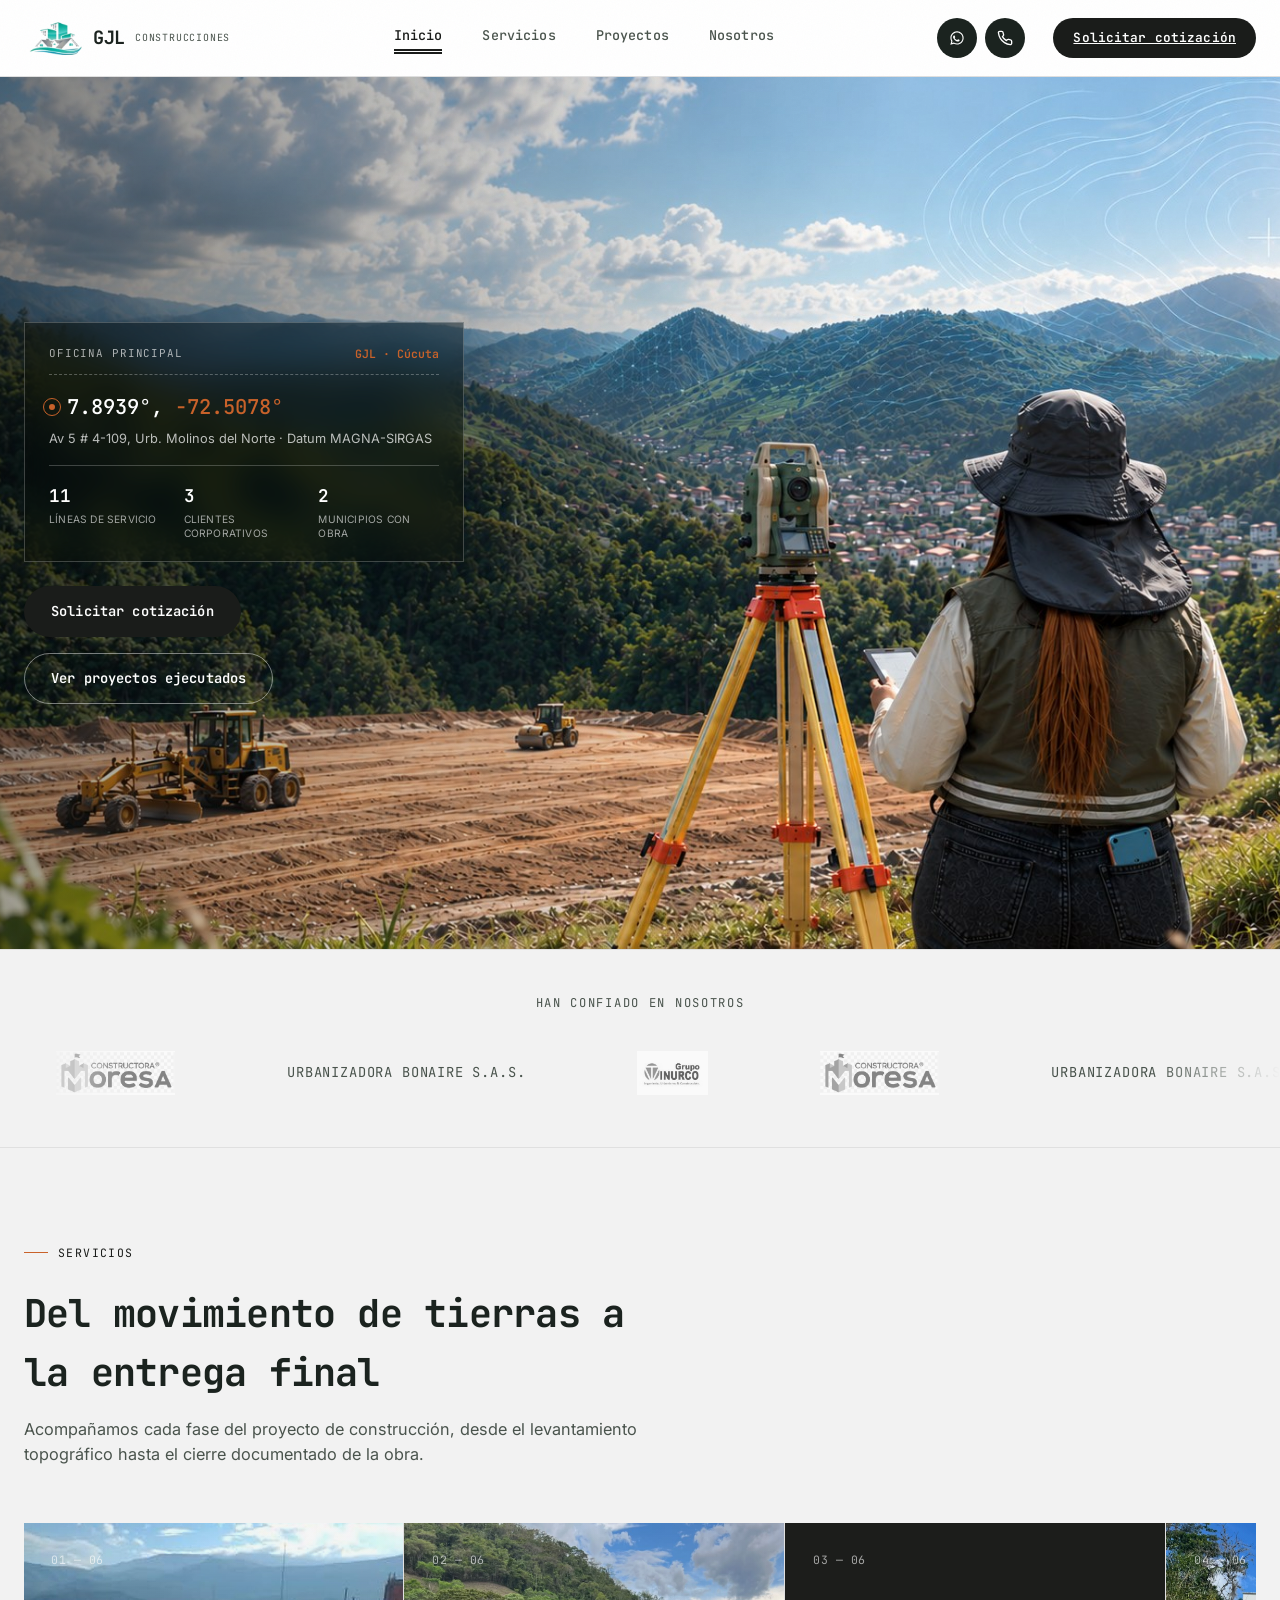
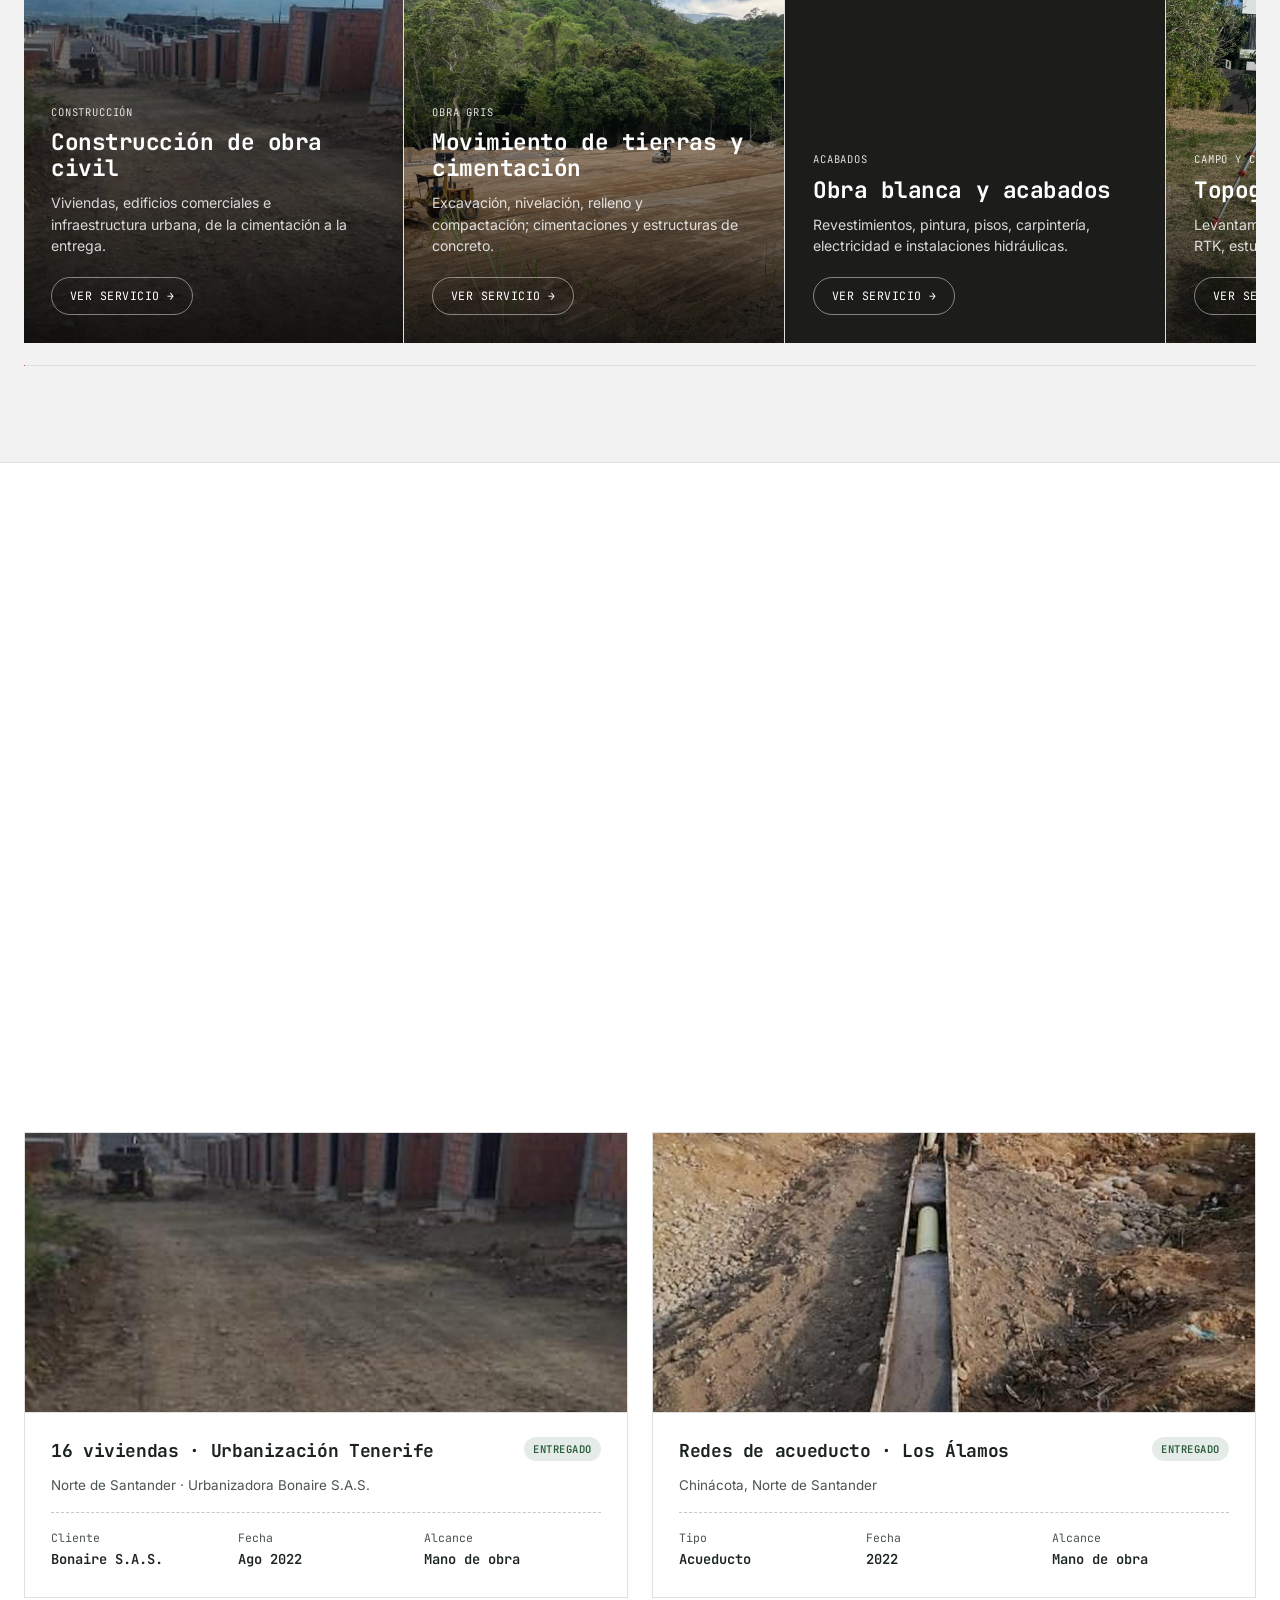
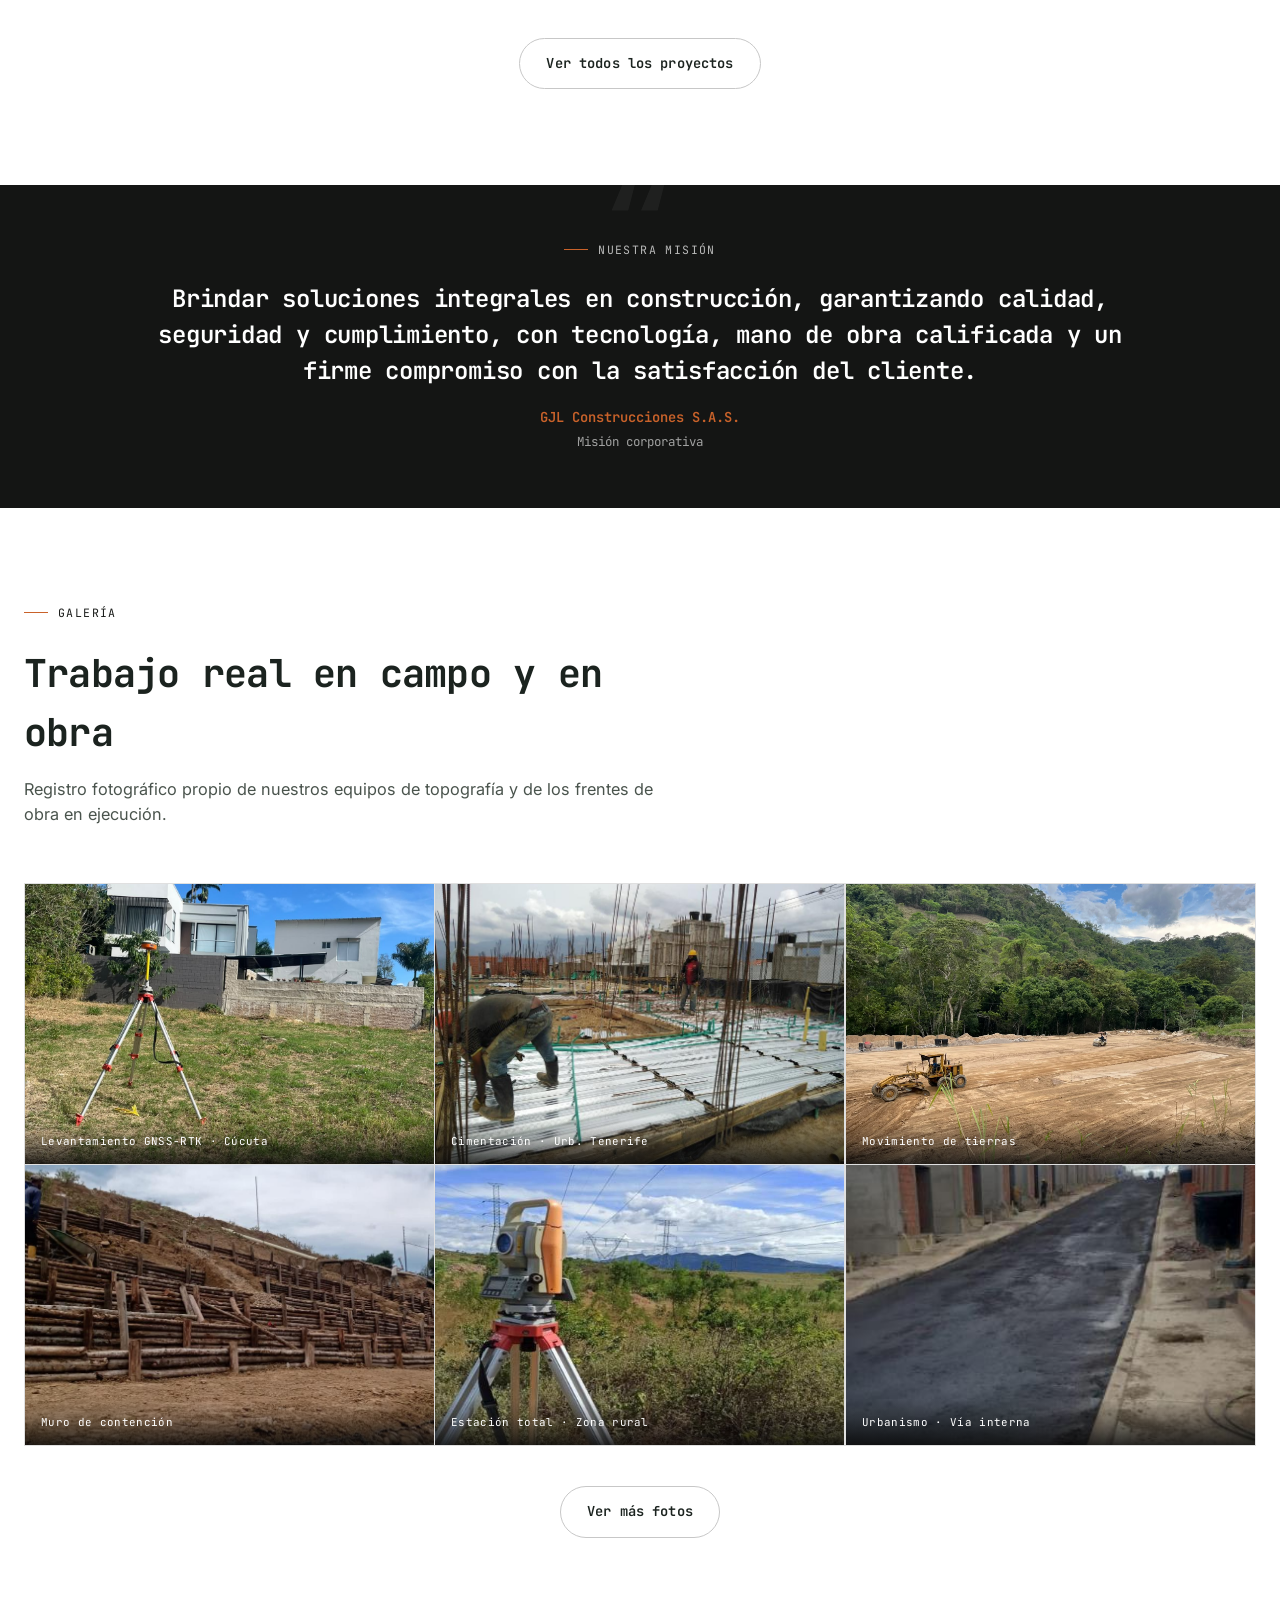
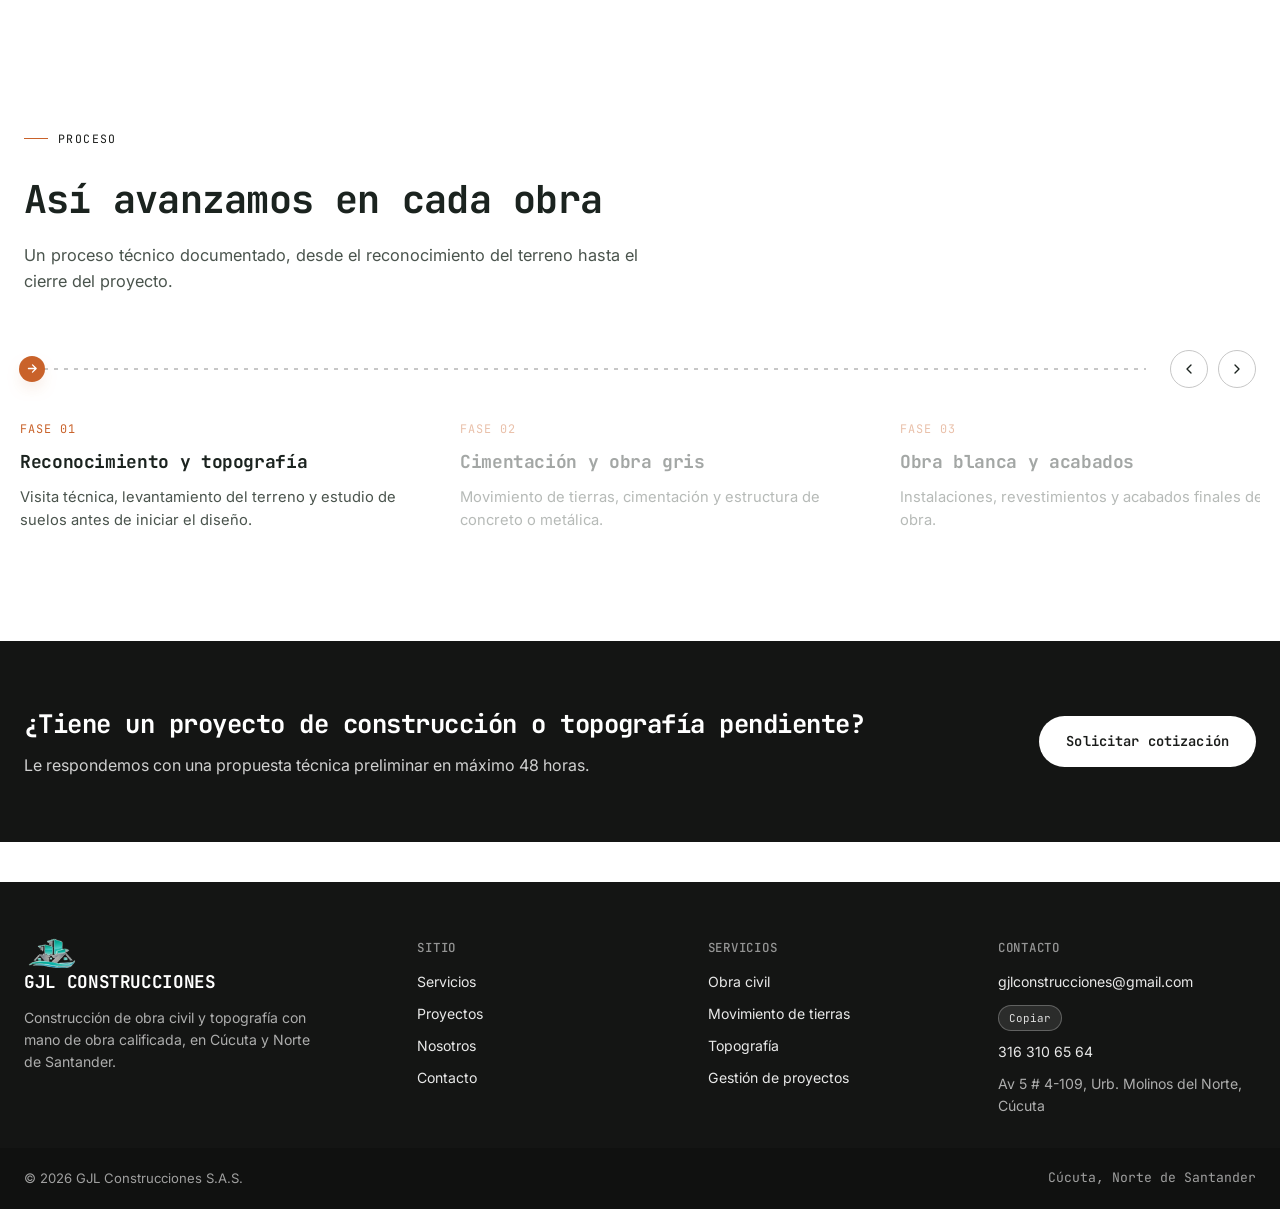
==== commit c9bec124: "Mejorar calidad real de fotos/video y responsive completo para movil - Fotos de campo/obra regenerad" ====
--- a/index.html
+++ b/index.html
@@ -50,7 +50,10 @@
 <header>
   <nav class="wrap">
     <a href="index.html" class="logo"><img class="mark" src="assets/gjl-mark-96.png" srcset="assets/gjl-mark-96.png 96w, assets/gjl-mark-160.png 160w, assets/gjl-mark-240.png 240w" sizes="34px" width="167" height="96" alt="">GJL<span class="sub">Construcciones</span></a>
-    <div class="navlinks">
+    <button class="menu-toggle" type="button" aria-expanded="false" aria-controls="navlinks" aria-label="Abrir menu">
+      <span></span><span></span><span></span>
+    </button>
+    <div class="navlinks" id="navlinks">
       <a href="index.html" class="active">Inicio</a>
       <a href="servicios.html">Servicios</a>
       <a href="proyectos.html">Proyectos</a>
--- a/css/styles.css
+++ b/css/styles.css
@@ -171,6 +171,32 @@
 }
 .navcta:hover{ background: var(--action-dark); }
 
+/* Hamburguesa — oculta en escritorio, solo aparece en el breakpoint movil
+   de mas abajo (860px), donde reemplaza a .navlinks/.nav-right. */
+.menu-toggle{
+  display:none;
+  width: 40px; height: 40px;
+  border-radius: 50%;
+  background: var(--ink);
+  border: 0;
+  cursor: pointer;
+  flex-direction: column;
+  align-items: center;
+  justify-content: center;
+  gap: 4px;
+  flex-shrink: 0;
+}
+.menu-toggle span{
+  display:block;
+  width: 18px; height: 2px;
+  background: #fff;
+  border-radius: 2px;
+  transition: transform 0.25s ease, opacity 0.2s ease;
+}
+header.menu-open .menu-toggle span:nth-child(1){ transform: translateY(6px) rotate(45deg); }
+header.menu-open .menu-toggle span:nth-child(2){ opacity: 0; }
+header.menu-open .menu-toggle span:nth-child(3){ transform: translateY(-6px) rotate(-45deg); }
+
 /* ---------- HERO (home) ---------- */
 /* Panel foto/video a todo lo ancho, de borde a borde — sin tarjeta
    flotante ni esquinas redondeadas, igual que el hero de purnatur.com. */
@@ -473,6 +499,7 @@
 
 @media (max-width: 640px){
   .serv-tile{ flex: 0 0 272px; min-height: 380px; }
+  .foot-grid{ grid-template-columns: 1fr; gap: 28px; }
 }
 
 /* ---------- Variante "detallada" de .stages (solo en servicios.html):
@@ -809,10 +836,11 @@
   padding: 56px 0 0;
 }
 .foot-grid{ display:grid; grid-template-columns: 1.4fr 1fr 1fr 1fr; gap: 32px; margin-bottom: 32px; }
+.foot-col{ min-width: 0; }
 .foot-col h4{ font-size:0.78rem; text-transform:uppercase; letter-spacing:0.06em; color: rgba(255,255,255,0.55); margin-bottom:14px; font-family:'JetBrains Mono', monospace; font-weight:500; }
-.foot-col a{ display:block; font-size:0.88rem; text-decoration:none; color: rgba(255,255,255,0.9); margin-bottom:10px; }
+.foot-col a{ display:block; font-size:0.88rem; text-decoration:none; color: rgba(255,255,255,0.9); margin-bottom:10px; overflow-wrap: anywhere; }
 .foot-col a:hover{ color: #fff; text-decoration: underline; }
-.foot-col p{ font-size:0.88rem; color: rgba(255,255,255,0.65); max-width: 32ch; }
+.foot-col p{ font-size:0.88rem; color: rgba(255,255,255,0.65); max-width: 32ch; overflow-wrap: anywhere; }
 footer .logo{ color: #fff; }
 footer .logo .sub{ color: rgba(255,255,255,0.55); }
 footer .copy-btn{ background: rgba(255,255,255,0.1); border-color: rgba(255,255,255,0.25); color: rgba(255,255,255,0.85); }
@@ -825,7 +853,39 @@
 .foot-bottom p{ font-size: 0.82rem; color: rgba(255,255,255,0.6); }
 
 @media (max-width: 860px){
-  .navlinks{ display:none; }
+  /* Nav movil: la barra queda solo con logo + hamburguesa; al abrir, los
+     links y los iconos/CTA se apilan debajo dentro de la misma barra
+     (flex-wrap, sin overlay ni posicionamiento absoluto) empujando el
+     contenido hacia abajo en vez de taparlo. */
+  nav.wrap{
+    display:flex;
+    flex-wrap: wrap;
+    justify-content: space-between;
+    align-items: center;
+    height: auto;
+    min-height: 76px;
+    padding-top: 14px;
+    padding-bottom: 14px;
+  }
+  .menu-toggle{ display:flex; }
+  .navlinks, .nav-right{ display:none; width:100%; }
+  header.menu-open .navlinks,
+  header.menu-open .nav-right{
+    display:flex;
+    flex-direction: column;
+    align-items: stretch;
+  }
+  .navlinks{ order:3; gap:0; align-items:stretch; padding-top: 10px; }
+  .navlinks a{ padding: 14px 2px; border-bottom: 1px solid var(--line); }
+  .nav-right{
+    order:4;
+    gap: 16px;
+    padding: 18px 0 6px;
+    border-top: 1px solid var(--line);
+    margin-top: 6px;
+  }
+  .nav-icons{ justify-content:center; gap:20px; }
+  .navcta{ text-align:center; }
   .serv-grid{ grid-template-columns: 1fr; }
   .stages-detailed .stage-detail{ grid-template-columns: 1fr; }
   .stats-grid{ grid-template-columns: repeat(2,1fr); }
@@ -922,7 +982,7 @@
   letter-spacing: 0.02em;
 }
 
-.copy-row{ display:flex; align-items:center; justify-content:space-between; gap:12px; }
+.copy-row{ display:flex; align-items:center; justify-content:space-between; gap:12px; flex-wrap:wrap; }
 .copy-btn{
   border: 1px solid var(--line-strong);
   background: #fff;
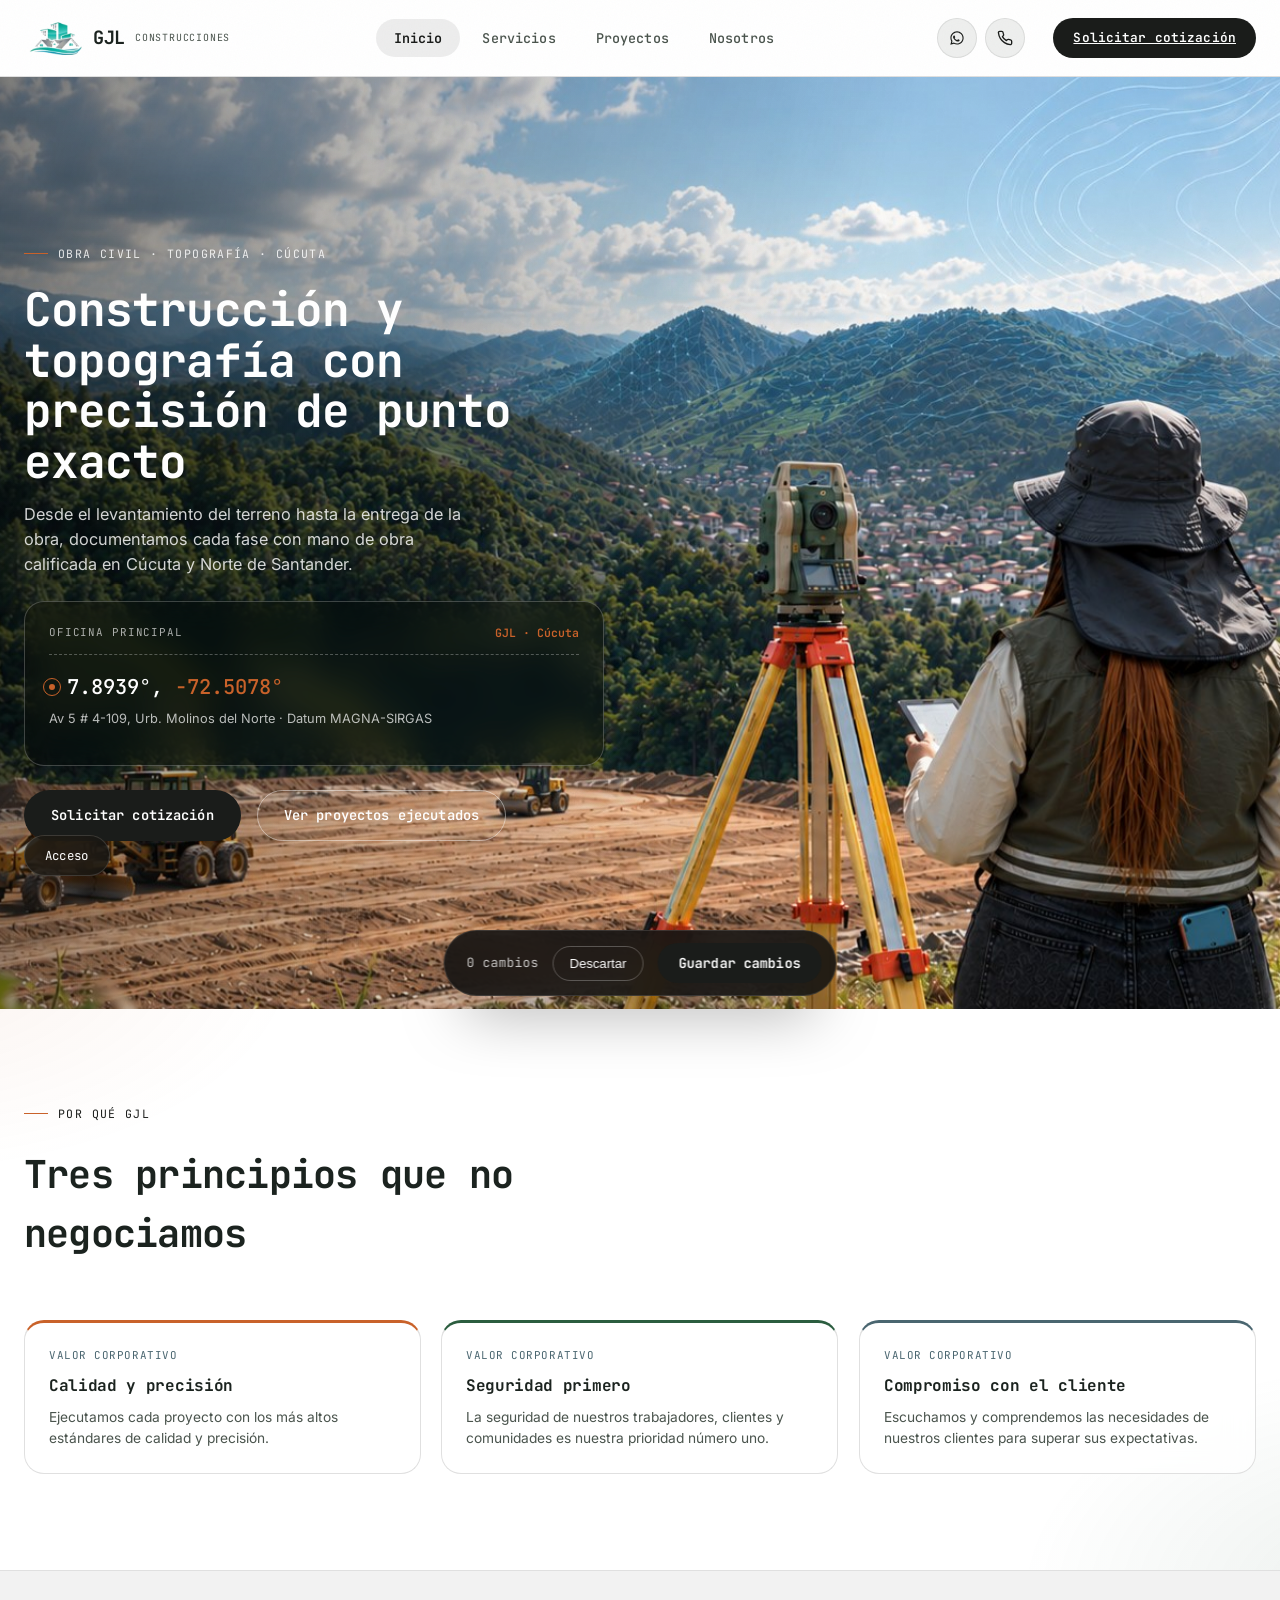
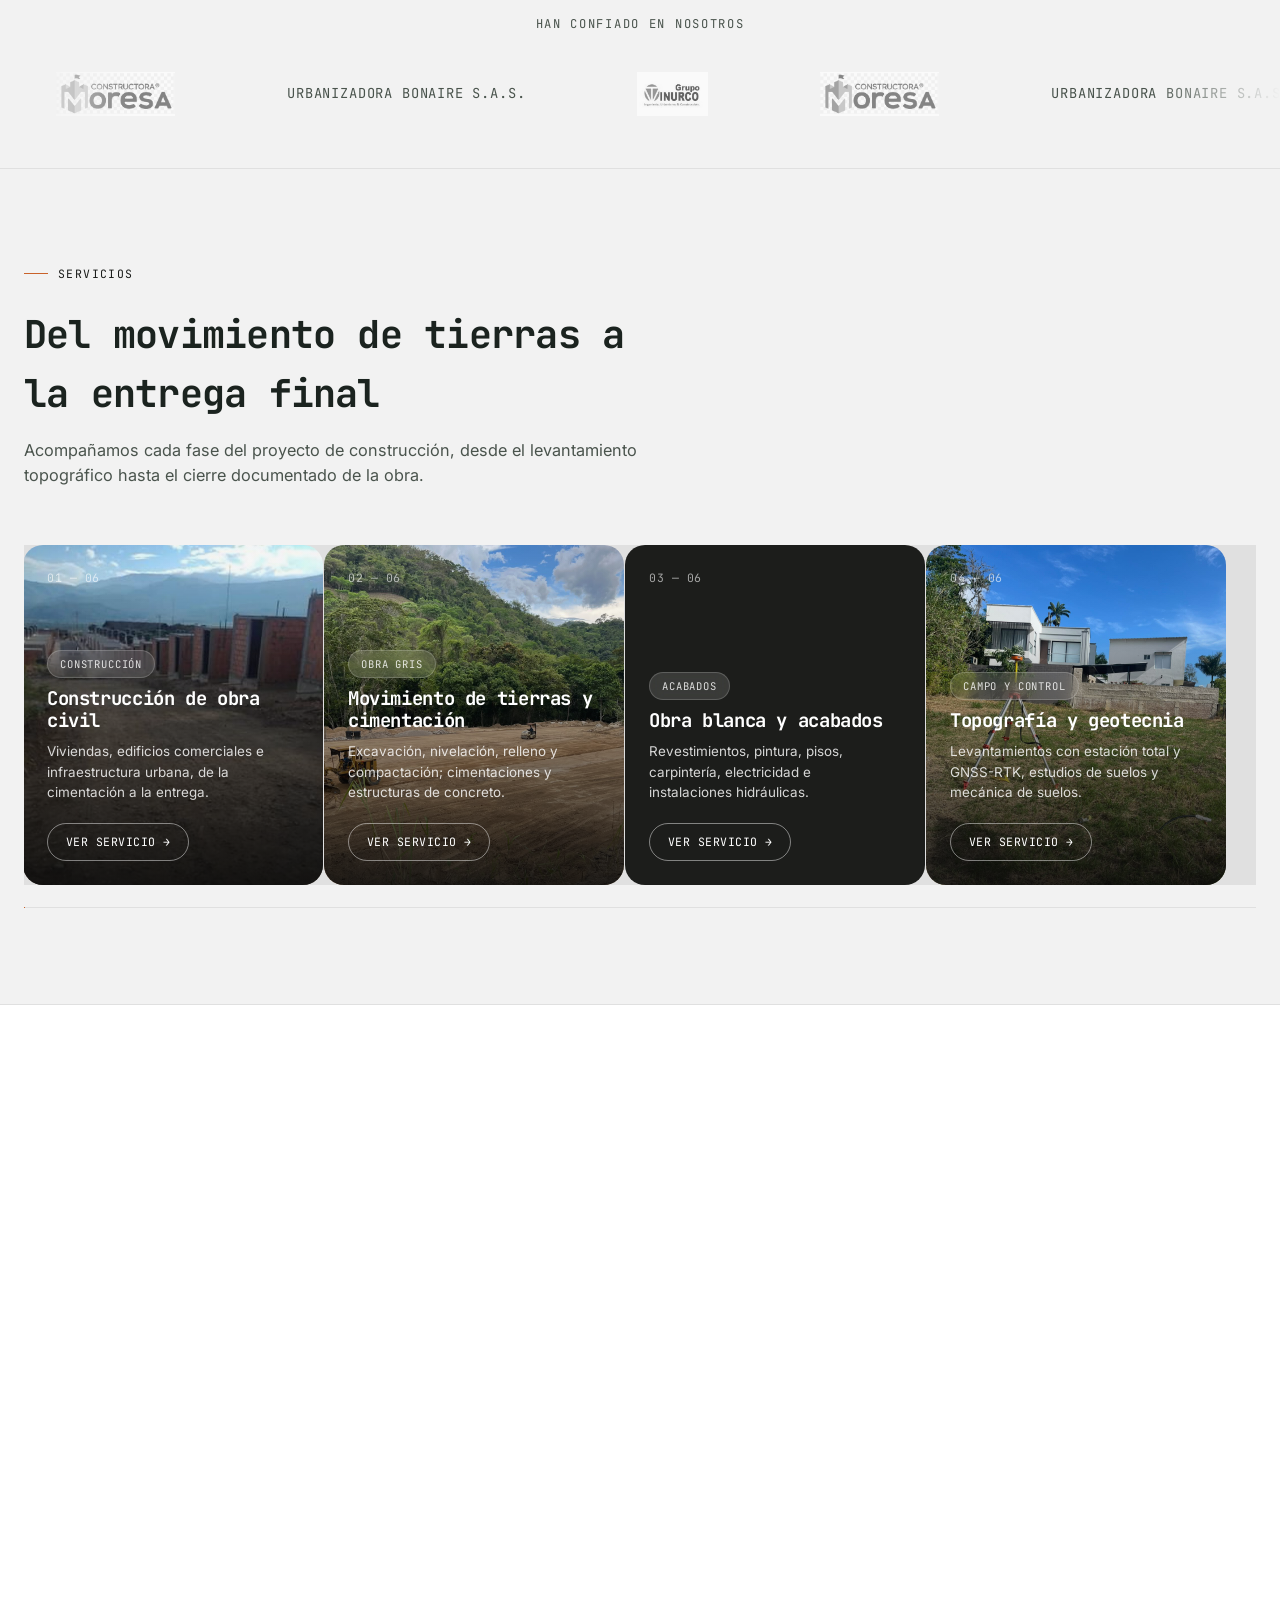
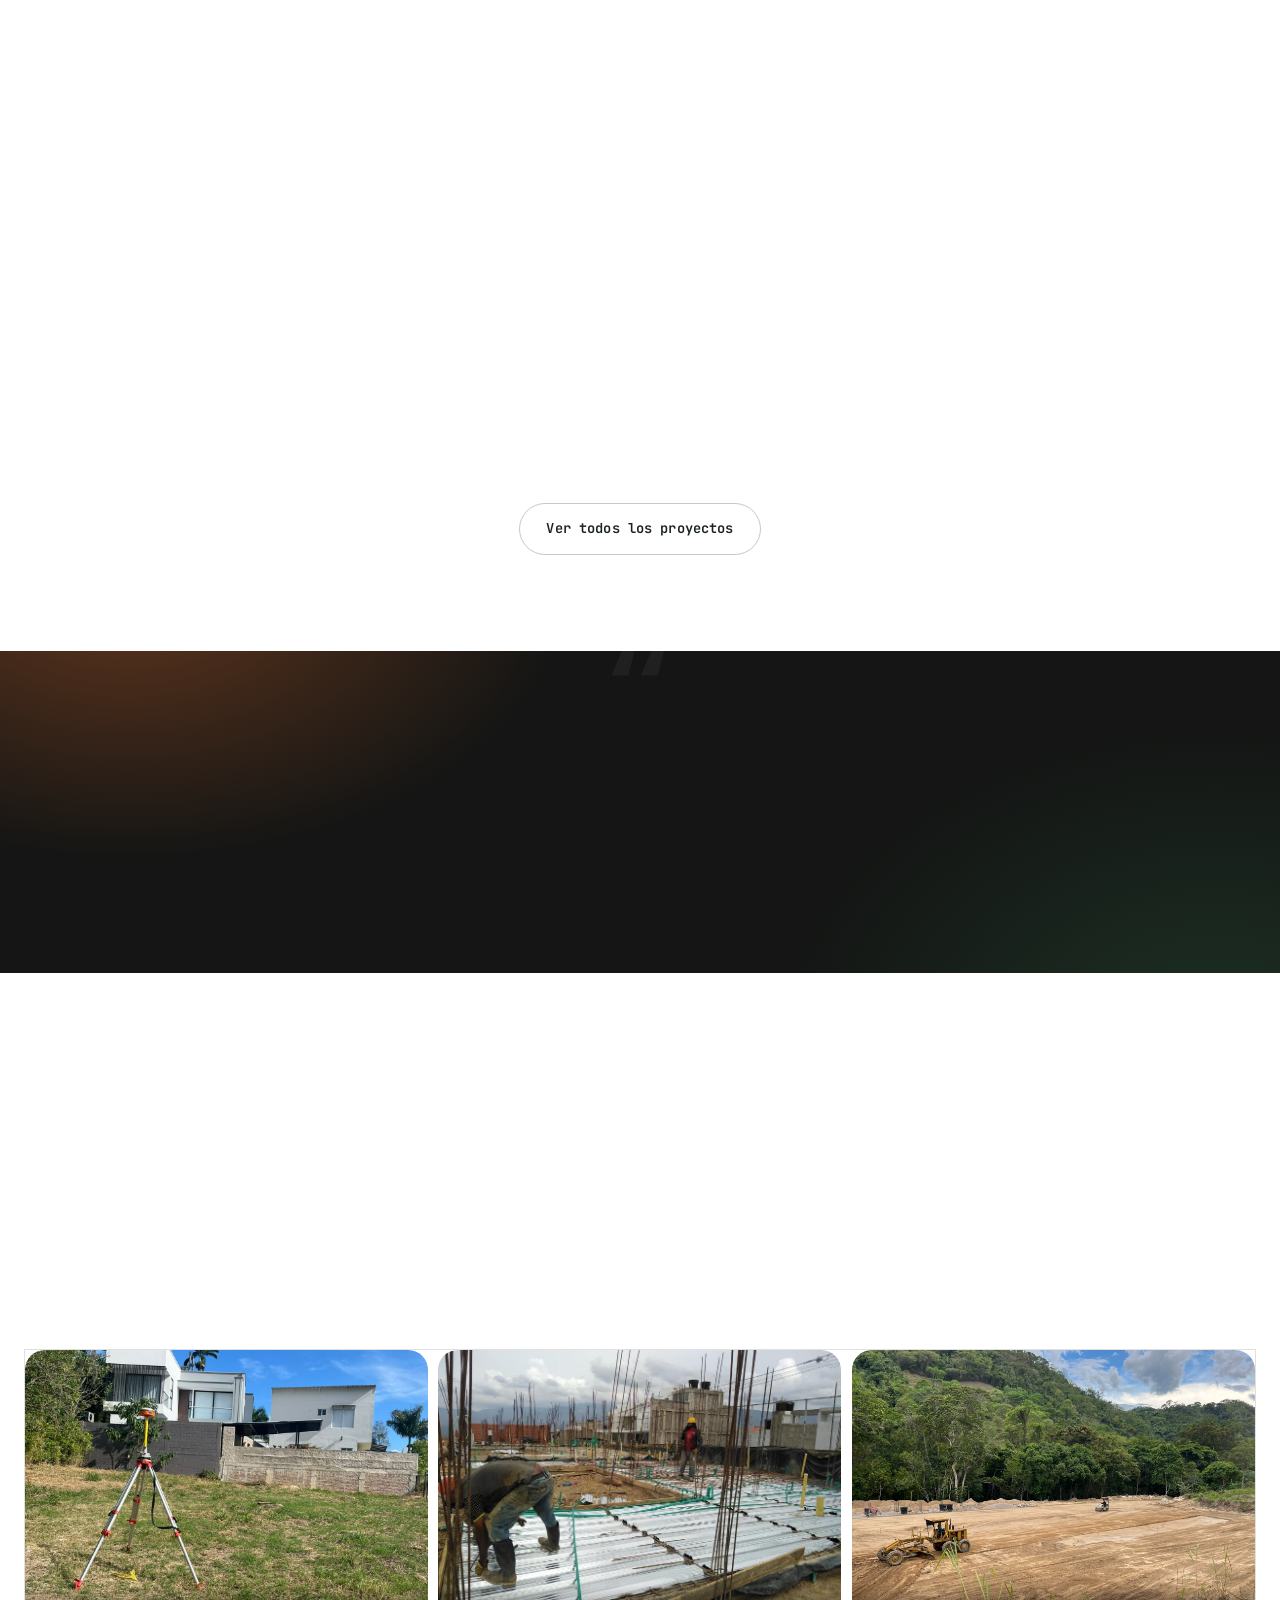
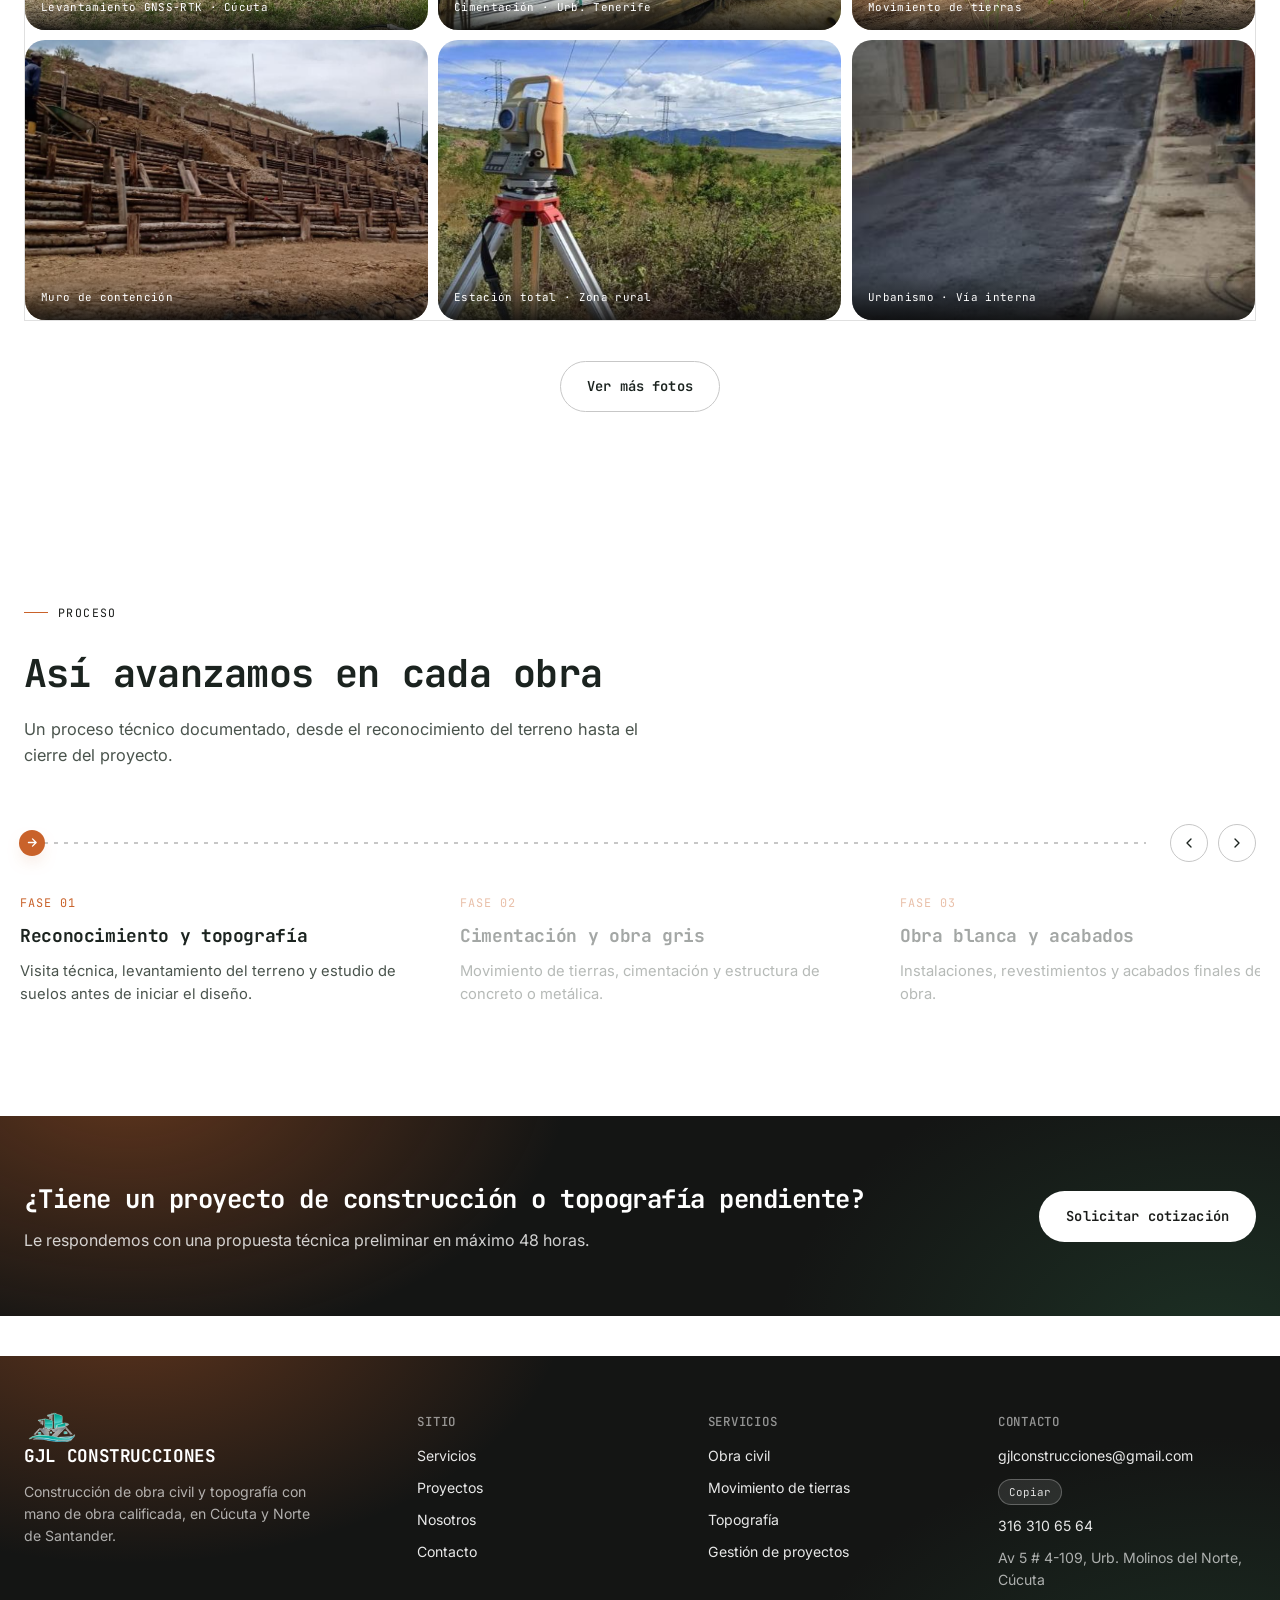
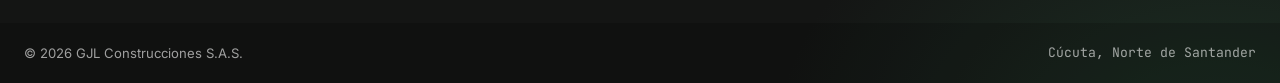
==== commit 2a88e3e2: "Agregar panel CMS de edicion en vivo y galeria/contacto editables Suma data-cms a textos/imagenes de" ====
--- a/index.html
+++ b/index.html
@@ -14,37 +14,50 @@
 <link rel="preconnect" href="https://fonts.gstatic.com" crossorigin>
 <link href="https://fonts.googleapis.com/css2?family=Inter:wght@400;500;600&family=JetBrains+Mono:wght@400;500;600;700&display=swap" rel="stylesheet">
 <link rel="stylesheet" href="css/styles.css">
-<script type="application/ld+json">
+<script type="application/ld+json" id="ld-local-business">
 {
-  "@context": "https://schema.org",
-  "@type": "GeneralContractor",
-  "name": "GJL Construcciones S.A.S.",
-  "description": "Empresa de construcción de obra civil, movimiento de tierras, obra blanca, topografía, ingeniería y gestión de proyectos en Cúcuta y Norte de Santander.",
-  "telephone": ["+573163106564", "+573045685560"],
-  "email": "gjlconstrucciones@gmail.com",
-  "address": {
-    "@type": "PostalAddress",
-    "streetAddress": "Av 5 # 4-109, Urb. Molinos del Norte",
-    "addressLocality": "Cúcuta",
-    "addressRegion": "Norte de Santander",
-    "addressCountry": "CO"
-  },
-  "geo": {
-    "@type": "GeoCoordinates",
-    "latitude": 7.8939,
-    "longitude": -72.5078
-  },
-  "areaServed": ["Cúcuta", "Chinácota", "Norte de Santander"],
-  "openingHoursSpecification": {
-    "@type": "OpeningHoursSpecification",
-    "dayOfWeek": ["Monday", "Tuesday", "Wednesday", "Thursday", "Friday"],
-    "opens": "07:00",
-    "closes": "17:00"
-  }
+    "@context": "https://schema.org",
+    "@type": "GeneralContractor",
+    "name": "GJL Construcciones S.A.S.",
+    "description": "Empresa de construcción de obra civil, movimiento de tierras, obra blanca, topografía, ingeniería y gestión de proyectos en Cúcuta y Norte de Santander.",
+    "telephone": [
+        "+573163106564",
+        "+573045685560"
+    ],
+    "email": "gjlconstrucciones@gmail.com",
+    "address": {
+        "@type": "PostalAddress",
+        "streetAddress": "Av 5 # 4-109, Urb. Molinos del Norte",
+        "addressLocality": "Cúcuta",
+        "addressRegion": "Norte de Santander",
+        "addressCountry": "CO"
+    },
+    "geo": {
+        "@type": "GeoCoordinates",
+        "latitude": 7.8939,
+        "longitude": -72.5078
+    },
+    "areaServed": [
+        "Cúcuta",
+        "Chinácota",
+        "Norte de Santander"
+    ],
+    "openingHoursSpecification": {
+        "@type": "OpeningHoursSpecification",
+        "dayOfWeek": [
+            "Monday",
+            "Tuesday",
+            "Wednesday",
+            "Thursday",
+            "Friday"
+        ],
+        "opens": "07:00",
+        "closes": "17:00"
+    }
 }
 </script>
 </head>
-<body>
+<body data-page="index">
 <a href="#main" class="skip-link">Saltar al contenido</a>
 
 <header>
@@ -61,10 +74,10 @@
     </div>
     <div class="nav-right">
       <div class="nav-icons">
-        <a href="https://wa.me/573163106564" target="_blank" rel="noopener" class="nav-icon-btn" aria-label="WhatsApp">
+        <a href="https://wa.me/573163106564" data-contact-href="whatsapp_url" target="_blank" rel="noopener" class="nav-icon-btn" aria-label="WhatsApp">
           <svg viewBox="0 0 24 24" fill="currentColor"><path d="M12.04 2C6.58 2 2.13 6.45 2.13 11.91c0 1.75.46 3.39 1.26 4.81L2 22l5.42-1.42a9.87 9.87 0 0 0 4.62 1.18h.01c5.46 0 9.9-4.45 9.9-9.91 0-2.65-1.03-5.14-2.9-7.01A9.82 9.82 0 0 0 12.04 2m0 1.67c2.2 0 4.26.86 5.82 2.41a8.23 8.23 0 0 1 2.42 5.83c0 4.55-3.7 8.24-8.25 8.24a8.2 8.2 0 0 1-4.19-1.15l-.3-.18-3.12.82.83-3.04-.2-.32a8.18 8.18 0 0 1-1.26-4.37c0-4.55 3.7-8.24 8.25-8.24m-4.52 4.6c-.16 0-.42.06-.64.3-.22.24-.85.83-.85 2.03 0 1.2.87 2.35.99 2.51.12.16 1.7 2.6 4.14 3.63.58.24 1.03.39 1.38.5.58.18 1.11.16 1.53.1.47-.07 1.44-.59 1.64-1.16.2-.57.2-1.05.14-1.16-.06-.1-.22-.16-.46-.28-.24-.12-1.44-.71-1.66-.79-.22-.08-.39-.12-.55.12-.16.24-.63.79-.77.95-.14.16-.28.18-.52.06-.24-.12-1.02-.38-1.94-1.2-.72-.64-1.2-1.44-1.34-1.68-.14-.24-.02-.37.1-.49.11-.11.24-.28.36-.42.12-.14.16-.24.24-.4.08-.16.04-.3-.02-.42-.06-.12-.55-1.34-.76-1.83-.2-.48-.4-.42-.55-.42Z"/></svg>
         </a>
-        <a href="tel:+573163106564" class="nav-icon-btn" aria-label="Llamar">
+        <a href="tel:+573163106564" data-contact-href="tel1_href" class="nav-icon-btn" aria-label="Llamar">
           <svg viewBox="0 0 24 24" fill="none" stroke="currentColor" stroke-width="2" stroke-linecap="round" stroke-linejoin="round"><path d="M22 16.92v3a2 2 0 0 1-2.18 2 19.79 19.79 0 0 1-8.63-3.07 19.5 19.5 0 0 1-6-6 19.79 19.79 0 0 1-3.07-8.67A2 2 0 0 1 4.11 2h3a2 2 0 0 1 2 1.72c.127.96.361 1.903.7 2.81a2 2 0 0 1-.45 2.11L8.09 9.91a16 16 0 0 0 6 6l1.27-1.27a2 2 0 0 1 2.11-.45c.907.339 1.85.573 2.81.7A2 2 0 0 1 22 16.92z"/></svg>
         </a>
       </div>
@@ -75,12 +88,16 @@
 
 <main id="main">
 <section class="hero">
-  <img class="hero-bg" src="img/hero-static.jpg" alt="Levantamiento topográfico con estación total sobre un valle con frente de obra y maquinaria de movimiento de tierras" width="1670" height="942">
+  <img class="hero-bg" data-cms-image="hero_bg" src="img/hero-static.jpg" alt="Levantamiento topográfico con estación total sobre un valle con frente de obra y maquinaria de movimiento de tierras" width="1670" height="942">
   <div class="hero-video-overlay" aria-hidden="true"></div>
-  <h1 class="sr-only">GJL Construcciones — Obra civil y topografía en Cúcuta, con precisión de punto exacto</h1>
 
   <div class="hero-inner">
     <div class="hero-panel">
+      <div class="hero-text reveal">
+        <div class="eyebrow" data-cms="hero_eyebrow">Obra civil · Topografía · Cúcuta</div>
+        <h1 data-cms="hero_title">Construcción y topografía con precisión de punto exacto</h1>
+        <p class="lead" data-cms="hero_lead">Desde el levantamiento del terreno hasta la entrega de la obra, documentamos cada fase con mano de obra calificada en Cúcuta y Norte de Santander.</p>
+      </div>
       <div class="benchmark-card">
         <div class="bm-top">
           <span class="bm-label">Oficina principal</span>
@@ -90,12 +107,7 @@
           <span class="bm-pulse"></span>
           7.8939°, <span>-72.5078°</span>
         </div>
-        <div class="bm-meta">Av 5 # 4-109, Urb. Molinos del Norte · Datum MAGNA-SIRGAS</div>
-        <div class="bm-grid">
-          <div><span class="n">11</span><span class="l">Líneas de servicio</span></div>
-          <div><span class="n">3</span><span class="l">Clientes corporativos</span></div>
-          <div><span class="n">2</span><span class="l">Municipios con obra</span></div>
-        </div>
+        <div class="bm-meta"><span data-contact="address_street">Av 5 # 4-109, Urb. Molinos del Norte</span> · Datum MAGNA-SIRGAS</div>
       </div>
       <div class="hero-ctas">
         <a href="contacto.html" class="btn btn-primary">Solicitar cotización</a>
@@ -105,16 +117,42 @@
   </div>
 </section>
 
+<section class="why-us">
+  <div class="wrap">
+    <div class="section-head reveal">
+      <div class="eyebrow" data-cms="why_eyebrow">Por qué GJL</div>
+      <h2 data-cms="why_title">Tres principios que no negociamos</h2>
+    </div>
+    <div class="cert-grid">
+      <div class="cert-card reveal">
+        <span class="cert-tag">Valor corporativo</span>
+        <h3 data-cms="valor1_title">Calidad y precisión</h3>
+        <p data-cms="valor1_desc">Ejecutamos cada proyecto con los más altos estándares de calidad y precisión.</p>
+      </div>
+      <div class="cert-card reveal">
+        <span class="cert-tag">Valor corporativo</span>
+        <h3 data-cms="valor2_title">Seguridad primero</h3>
+        <p data-cms="valor2_desc">La seguridad de nuestros trabajadores, clientes y comunidades es nuestra prioridad número uno.</p>
+      </div>
+      <div class="cert-card reveal">
+        <span class="cert-tag">Valor corporativo</span>
+        <h3 data-cms="valor3_title">Compromiso con el cliente</h3>
+        <p data-cms="valor3_desc">Escuchamos y comprendemos las necesidades de nuestros clientes para superar sus expectativas.</p>
+      </div>
+    </div>
+  </div>
+</section>
+
 <section class="clientes reveal">
-  <div class="clientes-label wrap">Han confiado en nosotros</div>
+  <div class="clientes-label wrap" data-cms="clientes_label">Han confiado en nosotros</div>
   <div class="clientes-marquee">
     <div class="clientes-track">
-      <div class="clientes-item"><img src="img/clientes/moresa.png" alt="Constructora Moresa" loading="lazy"></div>
-      <div class="clientes-item"><span class="cliente-text">Urbanizadora Bonaire S.A.S.</span></div>
-      <div class="clientes-item"><img src="img/clientes/inurco.png" alt="Grupo Inurco · Ingeniería, Urbanismo y Construcción" loading="lazy"></div>
-      <div class="clientes-item" aria-hidden="true"><img src="img/clientes/moresa.png" alt="" loading="lazy"></div>
-      <div class="clientes-item" aria-hidden="true"><span class="cliente-text">Urbanizadora Bonaire S.A.S.</span></div>
-      <div class="clientes-item" aria-hidden="true"><img src="img/clientes/inurco.png" alt="" loading="lazy"></div>
+      <div class="clientes-item"><img data-cms-image="cliente1_img" src="img/clientes/moresa.png" alt="Constructora Moresa" loading="lazy"></div>
+      <div class="clientes-item"><span class="cliente-text" data-cms="cliente2_text">Urbanizadora Bonaire S.A.S.</span></div>
+      <div class="clientes-item"><img data-cms-image="cliente3_img" src="img/clientes/inurco.png" alt="Grupo Inurco · Ingeniería, Urbanismo y Construcción" loading="lazy"></div>
+      <div class="clientes-item" aria-hidden="true"><img data-cms-image="cliente1_img" data-cms-mirror="true" src="img/clientes/moresa.png" alt="" loading="lazy"></div>
+      <div class="clientes-item" aria-hidden="true"><span class="cliente-text" data-cms="cliente2_text" data-cms-mirror="true">Urbanizadora Bonaire S.A.S.</span></div>
+      <div class="clientes-item" aria-hidden="true"><img data-cms-image="cliente3_img" data-cms-mirror="true" src="img/clientes/inurco.png" alt="" loading="lazy"></div>
     </div>
   </div>
 </section>
@@ -122,9 +160,9 @@
 <section class="servicios" id="servicios">
   <div class="wrap">
     <div class="section-head reveal">
-      <div class="eyebrow">Servicios</div>
-      <h2>Del movimiento de tierras a la entrega final</h2>
-      <p>Acompañamos cada fase del proyecto de construcción, desde el levantamiento topográfico hasta el cierre documentado de la obra.</p>
+      <div class="eyebrow" data-cms="servicios_eyebrow">Servicios</div>
+      <h2 data-cms="servicios_title">Del movimiento de tierras a la entrega final</h2>
+      <p data-cms="servicios_lead">Acompañamos cada fase del proyecto de construcción, desde el levantamiento topográfico hasta el cierre documentado de la obra.</p>
     </div>
 
     <div class="serv-carousel">
@@ -133,8 +171,8 @@
           <span class="serv-tile-num">01 — 06</span>
           <div class="serv-tile-body">
             <span class="serv-tile-tag">Construcción</span>
-            <h3>Construcción de obra civil</h3>
-            <p>Viviendas, edificios comerciales e infraestructura urbana, de la cimentación a la entrega.</p>
+            <h3 data-cms="serv1_title">Construcción de obra civil</h3>
+            <p data-cms="serv1_desc">Viviendas, edificios comerciales e infraestructura urbana, de la cimentación a la entrega.</p>
             <span class="serv-tile-cta">Ver servicio →</span>
           </div>
         </a>
@@ -142,8 +180,8 @@
           <span class="serv-tile-num">02 — 06</span>
           <div class="serv-tile-body">
             <span class="serv-tile-tag">Obra gris</span>
-            <h3>Movimiento de tierras y cimentación</h3>
-            <p>Excavación, nivelación, relleno y compactación; cimentaciones y estructuras de concreto.</p>
+            <h3 data-cms="serv2_title">Movimiento de tierras y cimentación</h3>
+            <p data-cms="serv2_desc">Excavación, nivelación, relleno y compactación; cimentaciones y estructuras de concreto.</p>
             <span class="serv-tile-cta">Ver servicio →</span>
           </div>
         </a>
@@ -151,8 +189,8 @@
           <span class="serv-tile-num">03 — 06</span>
           <div class="serv-tile-body">
             <span class="serv-tile-tag">Acabados</span>
-            <h3>Obra blanca y acabados</h3>
-            <p>Revestimientos, pintura, pisos, carpintería, electricidad e instalaciones hidráulicas.</p>
+            <h3 data-cms="serv3_title">Obra blanca y acabados</h3>
+            <p data-cms="serv3_desc">Revestimientos, pintura, pisos, carpintería, electricidad e instalaciones hidráulicas.</p>
             <span class="serv-tile-cta">Ver servicio →</span>
           </div>
         </a>
@@ -160,8 +198,8 @@
           <span class="serv-tile-num">04 — 06</span>
           <div class="serv-tile-body">
             <span class="serv-tile-tag">Campo y control</span>
-            <h3>Topografía y geotecnia</h3>
-            <p>Levantamientos con estación total y GNSS-RTK, estudios de suelos y mecánica de suelos.</p>
+            <h3 data-cms="serv4_title">Topografía y geotecnia</h3>
+            <p data-cms="serv4_desc">Levantamientos con estación total y GNSS-RTK, estudios de suelos y mecánica de suelos.</p>
             <span class="serv-tile-cta">Ver servicio →</span>
           </div>
         </a>
@@ -169,8 +207,8 @@
           <span class="serv-tile-num">05 — 06</span>
           <div class="serv-tile-body">
             <span class="serv-tile-tag">Diseño técnico</span>
-            <h3>Ingeniería civil, eléctrica y mecánica</h3>
-            <p>Diseño de vialidades, redes hidrosanitarias, instalaciones eléctricas y climatización.</p>
+            <h3 data-cms="serv5_title">Ingeniería civil, eléctrica y mecánica</h3>
+            <p data-cms="serv5_desc">Diseño de vialidades, redes hidrosanitarias, instalaciones eléctricas y climatización.</p>
             <span class="serv-tile-cta">Ver servicio →</span>
           </div>
         </a>
@@ -178,8 +216,8 @@
           <span class="serv-tile-num">06 — 06</span>
           <div class="serv-tile-body">
             <span class="serv-tile-tag">Administración de obra</span>
-            <h3>Gestión, supervisión y consultoría</h3>
-            <p>Planificación, presupuestos, permisos, control de calidad y peritajes técnicos.</p>
+            <h3 data-cms="serv6_title">Gestión, supervisión y consultoría</h3>
+            <p data-cms="serv6_desc">Planificación, presupuestos, permisos, control de calidad y peritajes técnicos.</p>
             <span class="serv-tile-cta">Ver servicio →</span>
           </div>
         </a>
@@ -187,8 +225,8 @@
           <span class="serv-tile-num">01 — 06</span>
           <div class="serv-tile-body">
             <span class="serv-tile-tag">Construcción</span>
-            <h3>Construcción de obra civil</h3>
-            <p>Viviendas, edificios comerciales e infraestructura urbana, de la cimentación a la entrega.</p>
+            <h3 data-cms="serv1_title" data-cms-mirror="true">Construcción de obra civil</h3>
+            <p data-cms="serv1_desc" data-cms-mirror="true">Viviendas, edificios comerciales e infraestructura urbana, de la cimentación a la entrega.</p>
             <span class="serv-tile-cta">Ver servicio →</span>
           </div>
         </a>
@@ -196,8 +234,8 @@
           <span class="serv-tile-num">02 — 06</span>
           <div class="serv-tile-body">
             <span class="serv-tile-tag">Obra gris</span>
-            <h3>Movimiento de tierras y cimentación</h3>
-            <p>Excavación, nivelación, relleno y compactación; cimentaciones y estructuras de concreto.</p>
+            <h3 data-cms="serv2_title" data-cms-mirror="true">Movimiento de tierras y cimentación</h3>
+            <p data-cms="serv2_desc" data-cms-mirror="true">Excavación, nivelación, relleno y compactación; cimentaciones y estructuras de concreto.</p>
             <span class="serv-tile-cta">Ver servicio →</span>
           </div>
         </a>
@@ -205,8 +243,8 @@
           <span class="serv-tile-num">03 — 06</span>
           <div class="serv-tile-body">
             <span class="serv-tile-tag">Acabados</span>
-            <h3>Obra blanca y acabados</h3>
-            <p>Revestimientos, pintura, pisos, carpintería, electricidad e instalaciones hidráulicas.</p>
+            <h3 data-cms="serv3_title" data-cms-mirror="true">Obra blanca y acabados</h3>
+            <p data-cms="serv3_desc" data-cms-mirror="true">Revestimientos, pintura, pisos, carpintería, electricidad e instalaciones hidráulicas.</p>
             <span class="serv-tile-cta">Ver servicio →</span>
           </div>
         </a>
@@ -214,8 +252,8 @@
           <span class="serv-tile-num">04 — 06</span>
           <div class="serv-tile-body">
             <span class="serv-tile-tag">Campo y control</span>
-            <h3>Topografía y geotecnia</h3>
-            <p>Levantamientos con estación total y GNSS-RTK, estudios de suelos y mecánica de suelos.</p>
+            <h3 data-cms="serv4_title" data-cms-mirror="true">Topografía y geotecnia</h3>
+            <p data-cms="serv4_desc" data-cms-mirror="true">Levantamientos con estación total y GNSS-RTK, estudios de suelos y mecánica de suelos.</p>
             <span class="serv-tile-cta">Ver servicio →</span>
           </div>
         </a>
@@ -223,8 +261,8 @@
           <span class="serv-tile-num">05 — 06</span>
           <div class="serv-tile-body">
             <span class="serv-tile-tag">Diseño técnico</span>
-            <h3>Ingeniería civil, eléctrica y mecánica</h3>
-            <p>Diseño de vialidades, redes hidrosanitarias, instalaciones eléctricas y climatización.</p>
+            <h3 data-cms="serv5_title" data-cms-mirror="true">Ingeniería civil, eléctrica y mecánica</h3>
+            <p data-cms="serv5_desc" data-cms-mirror="true">Diseño de vialidades, redes hidrosanitarias, instalaciones eléctricas y climatización.</p>
             <span class="serv-tile-cta">Ver servicio →</span>
           </div>
         </a>
@@ -232,8 +270,8 @@
           <span class="serv-tile-num">06 — 06</span>
           <div class="serv-tile-body">
             <span class="serv-tile-tag">Administración de obra</span>
-            <h3>Gestión, supervisión y consultoría</h3>
-            <p>Planificación, presupuestos, permisos, control de calidad y peritajes técnicos.</p>
+            <h3 data-cms="serv6_title" data-cms-mirror="true">Gestión, supervisión y consultoría</h3>
+            <p data-cms="serv6_desc" data-cms-mirror="true">Planificación, presupuestos, permisos, control de calidad y peritajes técnicos.</p>
             <span class="serv-tile-cta">Ver servicio →</span>
           </div>
         </a>
@@ -246,10 +284,10 @@
 <section class="stats">
   <div class="wrap">
     <div class="stats-grid">
-      <div class="stat reveal"><span class="num">11</span><span class="lbl">Líneas de servicio integradas</span></div>
-      <div class="stat reveal"><span class="num">3</span><span class="lbl">Clientes corporativos</span></div>
-      <div class="stat reveal"><span class="num">2</span><span class="lbl">Municipios con obra documentada</span></div>
-      <div class="stat reveal"><span class="num">10</span><span class="lbl">Valores corporativos que guían cada obra</span></div>
+      <div class="stat reveal"><span class="num" data-cms="stat1_num">11</span><span class="lbl" data-cms="stat1_lbl">Líneas de servicio integradas</span></div>
+      <div class="stat reveal"><span class="num" data-cms="stat2_num">3</span><span class="lbl" data-cms="stat2_lbl">Clientes corporativos</span></div>
+      <div class="stat reveal"><span class="num" data-cms="stat3_num">2</span><span class="lbl" data-cms="stat3_lbl">Municipios con obra documentada</span></div>
+      <div class="stat reveal"><span class="num" data-cms="stat4_num">10</span><span class="lbl" data-cms="stat4_lbl">Valores corporativos que guían cada obra</span></div>
     </div>
   </div>
 </section>
@@ -257,9 +295,9 @@
 <section id="proyectos-destacados">
   <div class="wrap">
     <div class="section-head reveal">
-      <div class="eyebrow">Proyectos</div>
-      <h2>Obras con registro fotográfico real</h2>
-      <p>Una muestra de los proyectos que hemos ejecutado para clientes públicos y privados en Norte de Santander.</p>
+      <div class="eyebrow" data-cms="proyectos_eyebrow">Proyectos</div>
+      <h2 data-cms="proyectos_title">Obras con registro fotográfico real</h2>
+      <p data-cms="proyectos_lead">Una muestra de los proyectos que hemos ejecutado para clientes públicos y privados en Norte de Santander.</p>
     </div>
 
     <div class="proy-grid">
@@ -304,7 +342,7 @@
   <span class="mission-mark" aria-hidden="true">“</span>
   <div class="wrap mission-inner reveal">
     <div class="eyebrow">Nuestra misión</div>
-    <blockquote>Brindar soluciones integrales en construcción, garantizando calidad, seguridad y cumplimiento, con tecnología, mano de obra calificada y un firme compromiso con la satisfacción del cliente.</blockquote>
+    <blockquote data-cms="mission_quote">Brindar soluciones integrales en construcción, garantizando calidad, seguridad y cumplimiento, con tecnología, mano de obra calificada y un firme compromiso con la satisfacción del cliente.</blockquote>
     <div class="mission-author">GJL Construcciones S.A.S.<span>Misión corporativa</span></div>
   </div>
 </section>
@@ -312,18 +350,18 @@
 <section id="galeria">
   <div class="wrap">
     <div class="section-head reveal">
-      <div class="eyebrow">Galería</div>
-      <h2>Trabajo real en campo y en obra</h2>
-      <p>Registro fotográfico propio de nuestros equipos de topografía y de los frentes de obra en ejecución.</p>
+      <div class="eyebrow" data-cms="galeria_eyebrow">Galería</div>
+      <h2 data-cms="galeria_title">Trabajo real en campo y en obra</h2>
+      <p data-cms="galeria_lead">Registro fotográfico propio de nuestros equipos de topografía y de los frentes de obra en ejecución.</p>
     </div>
 
     <div class="foto-grid">
-      <div class="foto-item reveal"><img src="img/campo/campo-01.jpg" alt="Equipo GNSS-RTK en lote de Cúcuta" loading="lazy"><span class="foto-cap">Levantamiento GNSS-RTK · Cúcuta</span></div>
-      <div class="foto-item reveal"><img src="img/obra/bonaire-02-cimentacion.jpg" alt="Cimentación en la urbanización Tenerife" loading="lazy"><span class="foto-cap">Cimentación · Urb. Tenerife</span></div>
-      <div class="foto-item reveal"><img src="img/obra/obra-movimiento-tierras.jpg" alt="Movimiento de tierras en terreno montañoso" loading="lazy"><span class="foto-cap">Movimiento de tierras</span></div>
-      <div class="foto-item reveal"><img src="img/obra/muro-contencion.jpg" alt="Muro de contención en ladera" loading="lazy"><span class="foto-cap">Muro de contención</span></div>
-      <div class="foto-item reveal"><img src="img/obra/topografia-estacion-total.jpg" alt="Estación total junto a la red eléctrica en zona rural" loading="lazy"><span class="foto-cap">Estación total · Zona rural</span></div>
-      <div class="foto-item reveal"><img src="img/obra/bonaire-03-via-interna.jpg" alt="Vía interna pavimentada en la urbanización" loading="lazy"><span class="foto-cap">Urbanismo · Vía interna</span></div>
+      <div class="foto-item reveal"><img src="img/campo/campo-01.jpg" alt="Equipo GNSS-RTK en lote de Cúcuta" loading="lazy"><span class="foto-cap" data-cms="foto1_cap">Levantamiento GNSS-RTK · Cúcuta</span></div>
+      <div class="foto-item reveal"><img src="img/obra/bonaire-02-cimentacion.jpg" alt="Cimentación en la urbanización Tenerife" loading="lazy"><span class="foto-cap" data-cms="foto2_cap">Cimentación · Urb. Tenerife</span></div>
+      <div class="foto-item reveal"><img src="img/obra/obra-movimiento-tierras.jpg" alt="Movimiento de tierras en terreno montañoso" loading="lazy"><span class="foto-cap" data-cms="foto3_cap">Movimiento de tierras</span></div>
+      <div class="foto-item reveal"><img src="img/obra/muro-contencion.jpg" alt="Muro de contención en ladera" loading="lazy"><span class="foto-cap" data-cms="foto4_cap">Muro de contención</span></div>
+      <div class="foto-item reveal"><img src="img/obra/topografia-estacion-total.jpg" alt="Estación total junto a la red eléctrica en zona rural" loading="lazy"><span class="foto-cap" data-cms="foto5_cap">Estación total · Zona rural</span></div>
+      <div class="foto-item reveal"><img src="img/obra/bonaire-03-via-interna.jpg" alt="Vía interna pavimentada en la urbanización" loading="lazy"><span class="foto-cap" data-cms="foto6_cap">Urbanismo · Vía interna</span></div>
     </div>
     <div style="text-align:center; margin-top:40px;">
       <a href="proyectos.html#galeria-obra" class="btn btn-ghost">Ver más fotos</a>
@@ -334,9 +372,9 @@
 <section class="proceso" id="proceso">
   <div class="wrap">
     <div class="section-head reveal">
-      <div class="eyebrow">Proceso</div>
-      <h2>Así avanzamos en cada obra</h2>
-      <p>Un proceso técnico documentado, desde el reconocimiento del terreno hasta el cierre del proyecto.</p>
+      <div class="eyebrow" data-cms="proceso_eyebrow">Proceso</div>
+      <h2 data-cms="proceso_title">Así avanzamos en cada obra</h2>
+      <p data-cms="proceso_lead">Un proceso técnico documentado, desde el reconocimiento del terreno hasta el cierre del proyecto.</p>
     </div>
 
     <div class="stages stages-h">
@@ -359,23 +397,23 @@
       <div class="stages-list">
         <div class="stage-item">
           <span class="stage-num mono">FASE 01</span>
-          <h3>Reconocimiento y topografía</h3>
-          <p>Visita técnica, levantamiento del terreno y estudio de suelos antes de iniciar el diseño.</p>
+          <h3 data-cms="fase1_title">Reconocimiento y topografía</h3>
+          <p data-cms="fase1_desc">Visita técnica, levantamiento del terreno y estudio de suelos antes de iniciar el diseño.</p>
         </div>
         <div class="stage-item">
           <span class="stage-num mono">FASE 02</span>
-          <h3>Cimentación y obra gris</h3>
-          <p>Movimiento de tierras, cimentación y estructura de concreto o metálica.</p>
+          <h3 data-cms="fase2_title">Cimentación y obra gris</h3>
+          <p data-cms="fase2_desc">Movimiento de tierras, cimentación y estructura de concreto o metálica.</p>
         </div>
         <div class="stage-item">
           <span class="stage-num mono">FASE 03</span>
-          <h3>Obra blanca y acabados</h3>
-          <p>Instalaciones, revestimientos y acabados finales de la obra.</p>
+          <h3 data-cms="fase3_title">Obra blanca y acabados</h3>
+          <p data-cms="fase3_desc">Instalaciones, revestimientos y acabados finales de la obra.</p>
         </div>
         <div class="stage-item">
           <span class="stage-num mono">FASE 04</span>
-          <h3>Entrega y cierre</h3>
-          <p>Supervisión técnica, control de calidad y entrega formal del proyecto.</p>
+          <h3 data-cms="fase4_title">Entrega y cierre</h3>
+          <p data-cms="fase4_desc">Supervisión técnica, control de calidad y entrega formal del proyecto.</p>
         </div>
       </div>
     </div>
@@ -385,8 +423,8 @@
 <section class="cta-band">
   <div class="wrap cta-inner reveal">
     <div>
-      <h2 style="font-size:1.6rem; margin-bottom:8px;">¿Tiene un proyecto de construcción o topografía pendiente?</h2>
-      <p>Le respondemos con una propuesta técnica preliminar en máximo 48 horas.</p>
+      <h2 style="font-size:1.6rem; margin-bottom:8px;" data-cms="cta_title">¿Tiene un proyecto de construcción o topografía pendiente?</h2>
+      <p data-cms="cta_lead">Le respondemos con una propuesta técnica preliminar en máximo 48 horas.</p>
     </div>
     <a href="contacto.html" class="btn btn-primary">Solicitar cotización</a>
   </div>
@@ -417,11 +455,11 @@
       <div class="foot-col">
         <h4>Contacto</h4>
         <div class="copy-row" style="margin-bottom:10px;">
-          <a href="mailto:gjlconstrucciones@gmail.com" style="margin-bottom:0;">gjlconstrucciones@gmail.com</a>
-          <button class="copy-btn" data-copy="gjlconstrucciones@gmail.com" aria-label="Copiar correo">Copiar</button>
-        </div>
-        <a href="tel:+573163106564">316 310 65 64</a>
-        <p>Av 5 # 4-109, Urb. Molinos del Norte, Cúcuta</p>
+          <a href="mailto:gjlconstrucciones@gmail.com" data-contact="email" data-contact-href="email_href" style="margin-bottom:0;">gjlconstrucciones@gmail.com</a>
+          <button class="copy-btn" data-copy="gjlconstrucciones@gmail.com" data-contact="email" data-contact-attr="data-copy" aria-label="Copiar correo">Copiar</button>
+        </div>
+        <a href="tel:+573163106564" data-contact="tel1_display" data-contact-href="tel1_href">316 310 65 64</a>
+        <p data-contact="address_short">Av 5 # 4-109, Urb. Molinos del Norte, Cúcuta</p>
       </div>
     </div>
   </div>
@@ -433,6 +471,9 @@
   </div>
 </footer>
 
+<script src="js/contact-data.js"></script>
+<script src="js/content-data.js"></script>
+<script src="js/cms.js"></script>
 <script src="js/common.js" defer></script>
 <script src="js/terrain.js" defer></script>
 </body>
--- a/css/styles.css
+++ b/css/styles.css
@@ -22,6 +22,12 @@
   --radius: 0px;
   --radius-lg: 0px;
   --radius-pill: 999px;
+  /* Excepcion puntual a la estetica plana: tarjetas de contenido (servicios,
+     proyectos, valores, stats, galeria) pidieron explicitamente verse "mas
+     redondas, con efecto vidrio" — mismo criterio que ya se uso en los
+     iconos del nav (targets redondos + glass) en vez de deshacer el flat
+     global de botones/paneles grandes. */
+  --radius-card: 20px;
   --shadow-soft: none;
   --shadow-card: none;
 }
@@ -237,8 +243,23 @@
   display:flex;
   flex-direction:column;
   gap: 24px;
-  max-width: 440px;
+  max-width: 580px;
   width:100%;
+}
+/* Titular real del hero (antes vivía oculto en un <h1 class="sr-only">,
+   el hero no tenía ninguna frase visible explicando qué hace la empresa). */
+.hero-text .eyebrow{ color: rgba(255,255,255,0.85); }
+.hero-text h1{
+  color:#fff;
+  font-size: clamp(1.9rem, 3.6vw, 2.9rem);
+  line-height:1.1;
+  margin-bottom: 14px;
+  max-width: 18ch;
+}
+.hero-text .lead{
+  color: rgba(255,255,255,0.82);
+  font-size: 1.02rem;
+  max-width: 46ch;
 }
 @media (max-width: 860px){
   .hero{ min-height: 560px; }
@@ -435,9 +456,9 @@
 .carousel-cursor.dragging::after{ opacity:1; }
 .serv-tile{
   position: relative;
-  flex: 0 0 380px;
-  min-height: 420px;
-  padding: 28px;
+  flex: 0 0 300px;
+  min-height: 340px;
+  padding: 24px;
   display: flex;
   flex-direction: column;
   justify-content: flex-end;
@@ -475,8 +496,8 @@
 }
 .serv-tile-body{ position:relative; z-index:1; }
 .serv-tile-tag{ font-family:'JetBrains Mono', monospace; font-size:0.66rem; text-transform:uppercase; letter-spacing:0.08em; opacity:0.85; margin-bottom:10px; display:block; }
-.serv-tile h3{ color:#fff; font-size:1.42rem; line-height:1.14; margin-bottom: 10px; }
-.serv-tile p{ color: rgba(255,255,255,0.82); font-size:0.88rem; max-width: 34ch; }
+.serv-tile h3{ color:#fff; font-size:1.18rem; line-height:1.18; margin-bottom: 8px; }
+.serv-tile p{ color: rgba(255,255,255,0.82); font-size:0.84rem; max-width: 30ch; }
 .serv-tile-cta{
   display:inline-flex; width:max-content;
   margin-top:20px;
@@ -498,7 +519,7 @@
 .serv-tile.c6{ background-color: #1B2227; }
 
 @media (max-width: 640px){
-  .serv-tile{ flex: 0 0 272px; min-height: 380px; }
+  .serv-tile{ flex: 0 0 240px; min-height: 300px; }
   .foot-grid{ grid-template-columns: 1fr; gap: 28px; }
 }
 
@@ -787,6 +808,13 @@
 
 /* Certificaciones */
 .cert-grid{ display:grid; grid-template-columns: repeat(3, 1fr); gap: 20px; }
+.cert-grid-2{ grid-template-columns: repeat(2, 1fr); }
+/* Antes estas dos variantes de columnas se fijaban con "style=" inline en
+   el HTML — un inline nunca cede ante el @media de abajo que las colapsa
+   a 1 columna (un estilo en línea gana a cualquier regla de hoja de
+   estilos, sea cual sea su especificidad), así que en celular real
+   quedaban siempre en 2-3 columnas angostas con overflow horizontal.
+   Encontrado al verificar con la técnica de iframe a 375px. */
 .cert-card{ border:1px solid var(--line); background:#fff; padding: 24px; border-radius: var(--radius); }
 .cert-card .cert-tag{ font-family:'JetBrains Mono', monospace; font-size:0.68rem; color:var(--slate); text-transform:uppercase; letter-spacing:0.05em; margin-bottom:10px; display:block; }
 .cert-card h3{ font-size:1rem; margin-bottom:8px; }
@@ -1358,11 +1386,7 @@
 }
 .serv-visual.photo-duo .sv-photos{
   position:absolute; inset:0;
-  opacity:0;
-  transition: opacity 0.5s ease;
-  pointer-events:none;
-}
-.serv-visual.photo-duo.is-expanded .sv-photos{ opacity:1; pointer-events:auto; }
+}
 .serv-visual.photo-duo .sv-main{
   width:100%; height:100%; object-fit:cover; display:block;
 }
@@ -1376,27 +1400,25 @@
   border: 5px solid var(--paper-2);
   outline: 1px solid var(--line);
 }
-.serv-visual.photo-duo .sv-expand{
-  position:absolute; inset:0; z-index:1;
-  display:flex; align-items:center; justify-content:center; gap:8px;
-  background: var(--paper-2);
-  border: none;
-  cursor:pointer;
-  font-family:'JetBrains Mono', monospace;
-  font-size:0.78rem; letter-spacing:0.03em; text-transform:uppercase;
-  color: var(--ink-soft);
-  transition: opacity 0.3s ease, color 0.2s ease;
-}
-.serv-visual.photo-duo .sv-expand svg{ transition: transform 0.25s ease; }
-.serv-visual.photo-duo .sv-expand:hover{ color: var(--action); }
-.serv-visual.photo-duo.is-expanded .sv-expand{ opacity:0; pointer-events:none; }
 
 /* Fotos reales dentro de .proy-map, reemplazando el mapa embebido */
-.proy-map{ height: 280px; }
+.proy-map{ height: 220px; }
 .proy-map img{
   width:100%; height:100%; object-fit:cover; display:block;
   transition: transform 0.5s cubic-bezier(.16,1,.3,1);
 }
+/* Insignia de estado flotando sobre la foto (vidrio), en vez de ocupar su
+   propio renglón en el cuerpo de la tarjeta — tarjeta más compacta y la
+   foto gana protagonismo, mismo lenguaje "redondo + vidrio" del resto. */
+.proy-top{ margin-bottom: 0; }
+.proy-top .badge{
+  position:absolute; top:16px; right:16px; z-index:2;
+  background: rgba(10,10,10,0.55);
+  backdrop-filter: blur(10px) saturate(160%);
+  -webkit-backdrop-filter: blur(10px) saturate(160%);
+  color:#fff; border:1px solid rgba(255,255,255,0.3);
+}
+.proy-body{ padding-top: 18px; }
 .proy-card:hover .proy-map img{ transform: scale(1.06); }
 
 @media (max-width: 860px){
@@ -1421,4 +1443,495 @@
   .carousel-cursor{ display:none; }
   .stage-item{ transition:none; opacity:1; }
   .stage-item h3{ transition:none; }
-}
+  .eyebrow::before{ transition:none; }
+  .hero-bg{ transform:none !important; }
+}
+
+/* =====================================================================
+   PULIDO VISUAL — vidrio, color ambiental y animaciones de scroll
+   (2026-11-21). Bloque añadido al final a propósito: todo lo de aquí
+   abajo son refuerzos sobre reglas que ya existen arriba (mismo
+   selector, se gana por orden en la cascada) en vez de reescribirlas,
+   para no tener que perseguir cada declaración original por el archivo.
+   Mismo lenguaje de marca que el panel de administración (admin/admin.css):
+   brillo ambiental con los 3 colores de marca (--stake/--forest/--slate)
+   detrás de los paneles oscuros, para que admin y público se sientan
+   del mismo sistema. ===================================================== */
+
+/* ---- Brillo ambiental detrás de los paneles oscuros ---- */
+/* z-index:0 (no solo position:relative) es necesario para que cada
+   seccion cree su PROPIO contexto de apilamiento — si no, el ::before de
+   z-index:-1 de abajo se escapa por detras de TODO el documento (incluida
+   su propia seccion), en vez de quedar solo detras del fondo plano de
+   esta seccion puntual. Gotcha real: sin esto el brillo quedaba invisible
+   pese a estar bien aplicado (verificado con getComputedStyle). */
+.mission, .cta-band, footer, .serv-highlight{ position:relative; z-index:0; overflow:hidden; }
+.mission::before, .cta-band::before, footer::before, .serv-highlight::before{
+  content:"";
+  position:absolute; inset:0;
+  z-index:-1;
+  pointer-events:none;
+  background-image:
+    radial-gradient(680px 420px at 10% -20%, rgba(201,98,42,0.42), transparent 65%),
+    radial-gradient(680px 480px at 95% 120%, rgba(43,93,63,0.38), transparent 65%);
+}
+.serv-highlight::before{
+  background-image:
+    radial-gradient(460px 300px at 95% -25%, rgba(74,102,112,0.5), transparent 68%),
+    radial-gradient(460px 300px at -5% 125%, rgba(201,98,42,0.34), transparent 68%);
+}
+
+/* ---- Stats: acento de color por tarjeta + elevación más marcada al pasar el mouse ---- */
+.stat{
+  position:relative;
+  overflow:hidden;
+  transition: transform 0.35s cubic-bezier(.16,1,.3,1), box-shadow 0.35s ease, border-color 0.35s ease;
+}
+.stat::before{
+  content:"";
+  position:absolute; top:0; left:0; right:0; height:3px;
+  background: var(--stake);
+}
+.stat:nth-child(2)::before{ background: var(--forest); }
+.stat:nth-child(3)::before{ background: var(--slate); }
+.stat:nth-child(4)::before{ background: var(--action); }
+.stat:hover{
+  transform: translateY(-7px);
+  box-shadow: 0 30px 60px -24px rgba(0,0,0,0.22);
+  border-color: var(--line-strong);
+}
+
+/* ---- Tarjetas de servicio: profundidad "de vidrio" al pasar el mouse
+   (realce de borde translúcido + sombra marcada + leve brillo), sin tocar
+   el fundido de revelado ni el velo de legibilidad ya existentes. ---- */
+.serv-tile{ transition: transform 0.4s cubic-bezier(.16,1,.3,1), box-shadow 0.4s ease, filter 0.4s ease; }
+.serv-tile:hover{
+  transform: translateY(-7px);
+  box-shadow: 0 34px 70px -22px rgba(0,0,0,0.6), inset 0 0 0 1px rgba(255,255,255,0.16);
+  filter: brightness(1.05);
+}
+
+/* ---- Eyebrow: la rayita se "dibuja" de 0 a 24px al entrar en pantalla,
+   mismo mecanismo que ya usan las líneas del riel .stages-fill. ---- */
+.eyebrow::before{ width:0; transition: width 0.7s cubic-bezier(.16,1,.3,1) 0.1s; }
+.reveal.in .eyebrow::before,
+.eyebrow.reveal.in::before{ width:24px; }
+.section-head.center .eyebrow::before{ width:0 !important; }
+
+/* ---- FAQ: realce sutil de fondo al pasar el mouse / al abrir ---- */
+.faq-item{ transition: background 0.25s ease; border-radius:10px; }
+.faq-item:hover{ background: rgba(0,0,0,0.025); }
+.faq-item.open{ background: rgba(0,0,0,0.035); }
+
+/* ---- Parallax del hero: el common.js mueve .hero-bg en scroll; aquí va
+   la base (escala ligeramente más grande para que el desplazamiento
+   nunca descubra un borde, ver overflow:hidden de .hero). ---- */
+.hero-bg{ transform: scale(1.08); will-change: transform; transition: transform 0.1s linear; }
+
+@media (max-width:860px){
+  /* En movil el parallax se desactiva (ver common.js, min-width:861px ya
+     se usaba para el video viejo) — se deja la imagen a su escala normal. */
+  .hero-bg{ transform:none; }
+}
+
+/* ---- Bug real preexistente, encontrado al verificar el móvil con la
+   técnica de iframe (ver memoria del proyecto): la regla ".foot-grid a
+   1 columna por debajo de 640px" vivía en un @media que aparece ANTES
+   en el archivo que la regla base y que el @media de 860px — en un
+   empate de especificidad gana quien aparece último en el CSS, así que
+   la de 860px (2 columnas) ganaba siempre, incluso en celulares angostos.
+   Repetida aquí al final para que sí tenga la última palabra. ---- */
+@media (max-width:640px){
+  .foot-grid{ grid-template-columns: 1fr; gap: 28px; }
+}
+
+/* =====================================================================
+   SEGUNDA RONDA DE PULIDO (mismo día) — pedido explícito: más vidrio en
+   tarjetas/nav, más animación al interactuar, más color en las páginas
+   interiores (servicios/proyectos/nosotros/contacto, que hasta ahora
+   eran casi blanco y negro frente al inicio). ===================================================== */
+
+/* ---- Nav: vidrio más presente ---- */
+header{
+  background: rgba(255,255,255,0.75);
+  backdrop-filter: blur(14px) saturate(160%);
+  -webkit-backdrop-filter: blur(14px) saturate(160%);
+}
+header.scrolled{ background: rgba(255,255,255,0.92); }
+
+/* ---- Menú móvil: desliza en vez de aparecer de golpe ---- */
+@media (max-width:860px){
+  .navlinks, .nav-right{
+    display:flex; flex-direction:column; align-items:stretch;
+    max-height:0; opacity:0; overflow:hidden;
+    transition: max-height 0.45s cubic-bezier(.16,1,.3,1), opacity 0.3s ease 0.05s;
+  }
+  header.menu-open .navlinks{ max-height:320px; opacity:1; }
+  header.menu-open .nav-right{ max-height:240px; opacity:1; }
+}
+
+/* ---- Iconos del nav: halo de color al pasar el mouse ---- */
+.nav-icon-btn{ transition: background 0.2s ease, transform 0.2s ease, box-shadow 0.25s ease; }
+.nav-icon-btn:hover{ box-shadow: 0 0 0 6px rgba(201,98,42,0.16); }
+
+/* ---- Botones: brillo que cruza al pasar el mouse (mismo recurso en
+   los 3 estilos de botón — ya tenían position:relative;overflow:hidden
+   de un pase anterior, solo faltaba el propio brillo). ---- */
+.navcta{ position:relative; overflow:hidden; }
+.btn-primary::after, .btn-ghost::after, .navcta::after{
+  content:"";
+  position:absolute; top:0; left:-60%;
+  width:40%; height:100%;
+  background: linear-gradient(120deg, transparent, rgba(255,255,255,0.4), transparent);
+  transform: skewX(-20deg);
+  transition: left 0.6s cubic-bezier(.16,1,.3,1);
+  pointer-events:none;
+}
+.btn-primary:hover::after, .btn-ghost:hover::after, .navcta:hover::after{ left:120%; }
+
+/* ---- page-hero (servicios/proyectos/nosotros/contacto): lavado de
+   color ambiental suave, versión clara del brillo que ya tienen las
+   secciones oscuras — para que estas páginas no se sientan en blanco
+   y negro frente al inicio. ---- */
+.page-hero{ z-index:0; }
+.page-hero::before{
+  content:"";
+  position:absolute; inset:0; z-index:-1;
+  pointer-events:none;
+  background-image:
+    radial-gradient(560px 300px at 92% -15%, rgba(201,98,42,0.09), transparent 65%),
+    radial-gradient(520px 320px at -5% 115%, rgba(43,93,63,0.08), transparent 65%);
+}
+
+/* ---- "Por qué GJL" (why-us): era la única sección plana sin ningún
+   refuerzo visual, justo después del hero — mismo lavado ambiental claro
+   que .page-hero, más un segundo tono para que no se sienta un bloque
+   blanco suelto entre el hero vibrante y la franja de clientes. ---- */
+.why-us{ position:relative; z-index:0; overflow:hidden; }
+.why-us::before{
+  content:"";
+  position:absolute; inset:0; z-index:-1;
+  pointer-events:none;
+  background-image:
+    radial-gradient(620px 340px at -8% -10%, rgba(201,98,42,0.08), transparent 65%),
+    radial-gradient(560px 360px at 108% 105%, rgba(43,93,63,0.09), transparent 65%);
+}
+
+/* ---- Tarjetas de proyecto: vidrio + halo de color al hover ---- */
+.proy-card{ position:relative; z-index:0; }
+.proy-card::before{
+  content:"";
+  position:absolute; inset:0; z-index:-1;
+  pointer-events:none;
+  background-image: radial-gradient(280px 180px at 100% 0%, rgba(201,98,42,0.10), transparent 70%);
+  opacity:0;
+  transition: opacity 0.4s ease;
+}
+.proy-card:hover::before{ opacity:1; }
+.proy-card{ transition: transform 0.35s cubic-bezier(.16,1,.3,1), box-shadow 0.35s ease, border-color 0.35s ease; }
+.proy-card:hover{
+  transform: translateY(-6px);
+  box-shadow: 0 30px 60px -26px rgba(0,0,0,0.26);
+  border-color: var(--stake);
+}
+
+/* ---- Misión/Visión/Valores (nosotros.html): acento de color por
+   tarjeta, igual criterio que las stats del inicio. ---- */
+.cert-card{
+  position:relative;
+  border-top: 3px solid var(--line-strong);
+  transition: transform 0.3s cubic-bezier(.16,1,.3,1), box-shadow 0.3s ease, border-top-color 0.3s ease;
+}
+.cert-card:nth-child(3n+1){ border-top-color: var(--stake); }
+.cert-card:nth-child(3n+2){ border-top-color: var(--forest); }
+.cert-card:nth-child(3n+3){ border-top-color: var(--slate); }
+.cert-card:hover{ transform: translateY(-5px); box-shadow: 0 26px 50px -26px rgba(0,0,0,0.18); }
+
+/* ---- Línea de tiempo (nosotros.html): marcador de color por hito ---- */
+.tl-item{ position:relative; padding-left:22px; transition: padding-left 0.25s ease, background 0.25s ease; }
+.tl-item::before{
+  content:""; position:absolute; left:0; top:33px;
+  width:9px; height:9px; border-radius:50%;
+  background: var(--stake);
+}
+.tl-item:nth-child(2)::before{ background: var(--forest); }
+.tl-item:nth-child(3)::before{ background: var(--slate); }
+.tl-item:nth-child(4)::before{ background: var(--action); }
+.tl-item:hover{ padding-left:30px; }
+
+/* ---- Formulario de contacto: campos "de vidrio" con foco de color ---- */
+.field input, .field textarea, .field select{
+  background: rgba(255,255,255,0.65);
+  backdrop-filter: blur(6px);
+  -webkit-backdrop-filter: blur(6px);
+  transition: border-color 0.2s ease, box-shadow 0.2s ease, background 0.2s ease;
+}
+.field input:focus, .field textarea:focus, .field select:focus{
+  border-color: var(--stake);
+  box-shadow: 0 0 0 4px rgba(201,98,42,0.14);
+  background: #fff;
+}
+
+@media (prefers-reduced-motion: reduce){
+  .navlinks, .nav-right{ transition:none; }
+  .btn-primary::after, .btn-ghost::after, .navcta::after{ display:none; }
+  .proy-card::before{ transition:none; }
+  .tl-item{ transition:none; }
+}
+
+/* =====================================================================
+   TERCERA RONDA — barra de navegación: todos los "targets" (links,
+   iconos, hamburguesa) más redondos y con más vidrio, sin tocar colores
+   ni tipografía (misma estética, solo más forma pastilla + más blur).
+   ===================================================================== */
+
+/* ---- Links del menú: pastilla de vidrio en vez de solo subrayado.
+   Se retira el subrayado que se dibujaba al hover/activo (abajo) y se
+   reemplaza por un fondo redondeado — mismo lenguaje "más redondo". ---- */
+.navlinks{ gap:4px; }
+.navlinks a:not(.navcta){
+  padding: 9px 18px;
+  border-radius: var(--radius-pill);
+  border-bottom: none;
+  transition: color 0.25s ease, background 0.25s ease;
+}
+.navlinks a:not(.navcta)::after{ display:none; }
+.navlinks a:not(.navcta):hover{ background: rgba(26,28,26,0.07); }
+.navlinks a.active{ background: rgba(26,28,26,0.08); font-weight:600; }
+
+/* ---- Iconos del nav + hamburguesa: de círculo sólido a burbuja de
+   vidrio (translúcida + blur), y pasan a sólido solo al interactuar
+   (hover en los iconos, menú abierto en la hamburguesa) — mismo
+   mecanismo de "vidrio en reposo, sólido al usar" en los dos. ---- */
+.nav-icon-btn{
+  background: rgba(26,28,26,0.07);
+  backdrop-filter: blur(10px) saturate(160%);
+  -webkit-backdrop-filter: blur(10px) saturate(160%);
+  border: 1px solid rgba(0,0,0,0.08);
+  color: var(--action);
+}
+.nav-icon-btn:hover{ background: var(--action); color:#fff; border-color: var(--action); }
+
+.menu-toggle{
+  background: rgba(26,28,26,0.07);
+  backdrop-filter: blur(10px) saturate(160%);
+  -webkit-backdrop-filter: blur(10px) saturate(160%);
+  border: 1px solid rgba(0,0,0,0.08);
+  transition: background 0.2s ease, border-color 0.2s ease;
+}
+.menu-toggle span{ background: var(--action); }
+header.menu-open .menu-toggle{ background: var(--action); border-color: var(--action); }
+header.menu-open .menu-toggle span{ background:#fff; }
+
+@media (max-width:860px){
+  /* En el menú móvil abierto los links ya se apilan a ancho completo —
+     la pastilla redondeada se ve mejor más angosta (no ancho completo)
+     y alineada a la izquierda en vez de ocupar todo el renglón. */
+  .navlinks a:not(.navcta){
+    width: max-content;
+    padding: 12px 18px;
+    border-bottom: none;
+  }
+}
+
+@media (prefers-reduced-motion: reduce){
+  .navlinks a:not(.navcta), .nav-icon-btn, .menu-toggle{ transition:none; }
+}
+
+/* =====================================================================
+   MODO EDICIÓN EN VIVO (js/cms.js) — widget de acceso, modal de
+   login/registro, afordancias de edición inline y barra de guardado.
+   Solo aparece cuando admin/whoami.php confirma sesión activa (o para
+   mostrar el botón "Acceso"); en GitHub Pages ese fetch simplemente
+   falla y nada de este bloque llega a verse. Mismo lenguaje visual de
+   vidrio + colores de marca que el resto del sitio y el panel admin.
+   ===================================================================== */
+
+.cms-widget{
+  position: fixed; left: 24px; bottom: 24px; z-index: 500;
+  display: flex; gap: 8px;
+  font-family: 'Inter', sans-serif;
+}
+.cms-access-btn, .cms-toggle-btn, .cms-logout-btn{
+  font-family: 'JetBrains Mono', monospace;
+  font-size: 0.78rem; letter-spacing: 0.02em;
+  padding: 11px 20px;
+  border-radius: var(--radius-pill);
+  border: 1px solid rgba(255,255,255,0.14);
+  background: rgba(20,21,20,0.78);
+  color: #fff;
+  backdrop-filter: blur(14px) saturate(160%);
+  -webkit-backdrop-filter: blur(14px) saturate(160%);
+  cursor: pointer;
+  transition: background 0.2s ease, transform 0.2s ease;
+}
+.cms-access-btn:hover, .cms-toggle-btn:hover, .cms-logout-btn:hover{ transform: translateY(-2px); }
+.cms-toggle-btn.cms-on{ background: var(--stake); border-color: var(--stake); }
+
+.cms-modal-overlay{
+  position: fixed; inset: 0; z-index: 1000;
+  background: rgba(10,10,10,0.55);
+  backdrop-filter: blur(4px);
+  display: flex; align-items: center; justify-content: center;
+  padding: 24px;
+}
+.cms-modal{
+  position: relative;
+  width: 100%; max-width: 380px;
+  background: #fff; border-radius: var(--radius-lg, 18px);
+  padding: 32px 28px 28px;
+  box-shadow: 0 40px 80px -30px rgba(0,0,0,0.5);
+}
+.cms-modal-tabs{ display:flex; gap:4px; margin-bottom:22px; background: var(--paper-2); border-radius: var(--radius-pill); padding:4px; }
+.cms-tab{
+  flex:1; padding:9px 0; border:0; background:transparent; border-radius: var(--radius-pill);
+  font-family:'JetBrains Mono', monospace; font-size:0.78rem; color: var(--ink-soft); cursor:pointer;
+  transition: background 0.2s ease, color 0.2s ease;
+}
+.cms-tab-active{ background: var(--action); color:#fff; }
+.cms-form{ display:flex; flex-direction:column; gap:14px; }
+.cms-form[hidden]{ display:none; }
+.cms-form label{ display:flex; flex-direction:column; gap:6px; font-size:0.86rem; color: var(--ink-soft); }
+.cms-form input{
+  font-family: inherit; font-size:0.95rem; padding:11px 14px;
+  border:1px solid var(--line); border-radius:10px; background: var(--paper-2);
+}
+.cms-form input:focus{ border-color: var(--stake); outline:none; box-shadow:0 0 0 3px rgba(201,98,42,0.14); }
+.cms-form button[type="submit"]{ width:100%; justify-content:center; margin-top:4px; }
+.cms-form-error{
+  font-size:0.82rem; color:#9C2B1F; background:#FBE9E7; border:1px solid #E8B4AC;
+  border-radius:8px; padding:8px 12px;
+}
+.cms-modal-close{
+  position:absolute; top:14px; right:14px; width:30px; height:30px;
+  border-radius:50%; border:0; background: var(--paper-2); font-size:1.2rem; line-height:1;
+  cursor:pointer; color: var(--ink-soft);
+}
+
+.cms-savebar{
+  position: fixed; left:50%; bottom: 24px; transform: translate(-50%, 120px);
+  z-index: 500;
+  display:flex; align-items:center; gap:14px;
+  background: rgba(20,21,20,0.9);
+  backdrop-filter: blur(16px) saturate(160%);
+  -webkit-backdrop-filter: blur(16px) saturate(160%);
+  color:#fff; padding: 12px 14px 12px 22px;
+  border-radius: var(--radius-pill);
+  border: 1px solid rgba(255,255,255,0.12);
+  box-shadow: 0 30px 60px -20px rgba(0,0,0,0.5);
+  transition: transform 0.3s cubic-bezier(.16,1,.3,1);
+}
+.cms-savebar.cms-show{ transform: translate(-50%, 0); }
+.cms-save-count{ font-family:'JetBrains Mono', monospace; font-size:0.8rem; color: rgba(255,255,255,0.75); white-space:nowrap; }
+.cms-discard-btn{
+  background:transparent; border:1px solid rgba(255,255,255,0.25); color:#fff;
+  padding:9px 16px; border-radius: var(--radius-pill); font-size:0.82rem; cursor:pointer;
+}
+.cms-save-btn{ padding:10px 20px; }
+
+.cms-toast{
+  position: fixed; left:50%; top:24px; transform: translate(-50%, -120px);
+  z-index: 1100;
+  background: var(--action); color:#fff;
+  font-size:0.86rem; padding:12px 22px; border-radius: 16px;
+  box-shadow: 0 20px 40px -16px rgba(0,0,0,0.4);
+  transition: transform 0.3s cubic-bezier(.16,1,.3,1);
+  max-width: min(420px, calc(100vw - 32px));
+  text-align:center; line-height:1.4;
+}
+.cms-toast.cms-show{ transform: translate(-50%, 0); }
+.cms-toast-error{ background:#9C2B1F; }
+
+/* ---- Afordancias de edición: solo activas con body.cms-editing ---- */
+body.cms-editing [data-cms]:not([data-cms-mirror]){ outline-offset:4px; }
+body.cms-editing .cms-editable{
+  outline: 1.5px dashed rgba(201,98,42,0.55);
+  border-radius: 4px;
+  transition: outline-color 0.15s ease, background 0.15s ease;
+}
+body.cms-editing .cms-editable:hover{ outline-color: var(--stake); background: rgba(201,98,42,0.06); }
+body.cms-editing .cms-editable:focus{ outline: 1.5px solid var(--stake); background: rgba(201,98,42,0.08); }
+
+.cms-img-edit{ position:relative; display:block; }
+/* Badge "Cambiar foto" siempre visible en edición (no solo al hover) para
+   que quien use el panel vea de una que esa imagen es editable — en una
+   esquina, no al centro, para no tapar la foto mientras no se interactúa. */
+.cms-img-overlay{
+  position:absolute; right:10px; bottom:10px;
+  background: rgba(10,10,10,0.68); color:#fff;
+  font-family:'JetBrains Mono', monospace; font-size:0.74rem; font-weight:600;
+  padding:9px 16px; border-radius: var(--radius-pill); border:1px solid rgba(255,255,255,0.4);
+  cursor:pointer; transition: background 0.2s ease, transform 0.2s ease;
+  z-index:2;
+  display:flex; align-items:center; gap:6px;
+}
+.cms-img-overlay::before{ content:"✎"; font-size:0.9rem; }
+.cms-img-edit:hover .cms-img-overlay, .cms-img-overlay:focus-visible{
+  background: var(--stake); transform: translateY(-2px);
+}
+.cms-hidden-file{ display:none; }
+
+@media (max-width: 640px){
+  .cms-widget{ left:12px; bottom:12px; }
+  .cms-savebar{ left:12px; right:12px; transform: translateY(120px); width:auto; }
+  .cms-savebar.cms-show{ transform: translateY(0); }
+}
+
+/* =====================================================================
+   RONDA "TARGETS MÁS REDONDOS + GLASS" EN TARJETAS DE CONTENIDO
+   (2026-11-22). Pedido explícito del usuario: las fotos de los servicios
+   deben verse siempre, sin esperar la animación de aparición, y las
+   tarjetas (servicios, valores, proyectos, stats, galería, video) deben
+   verse "más redondas, con efecto vidrio" — igual que ya se hizo con los
+   íconos del nav. Todo por sobreescritura al final del archivo (mismo
+   patrón que el resto de este CSS), sin tocar las reglas originales.
+   ===================================================================== */
+
+/* ---- Bug real: las fotos de servicios quedaban ocultas tras un velo
+   negro que solo se desvanecía cuando el observer de scroll marcaba
+   ".reveal.in" — en el carrusel horizontal, las tarjetas que no entraban
+   en el alto de la ventana al cargar (aunque sí estén dentro del ancho
+   visible del carrusel) nunca disparaban esa marca, así que se quedaban
+   negras para siempre en vez de mostrar la foto. Se quita el velo por
+   completo: las fotos ahora se ven desde el primer render. ---- */
+.serv-tile::before{ display:none; }
+
+/* ---- Tarjetas de servicio: esquinas redondas + badge de categoría en
+   píldora de vidrio (antes texto plano) ---- */
+.serv-tile{ border-radius: var(--radius-card); }
+.serv-tile-tag{
+  display:inline-flex; width:max-content;
+  padding: 5px 12px;
+  border-radius: var(--radius-pill);
+  background: rgba(255,255,255,0.16);
+  backdrop-filter: blur(8px) saturate(160%);
+  -webkit-backdrop-filter: blur(8px) saturate(160%);
+  border: 1px solid rgba(255,255,255,0.22);
+}
+
+/* ---- Mismo tratamiento "más redondo + vidrio" en el resto de tarjetas
+   de contenido de todas las vistas (valores, proyectos, stats, galería,
+   video, ficha de coordenadas del hero y las citas oscuras de servicios). ---- */
+.cert-card, .proy-card, .stat, .video-card, .benchmark-card{
+  border-radius: var(--radius-card);
+}
+.serv-highlight{ border-radius: var(--radius-card); }
+.cert-card, .stat{
+  background: rgba(255,255,255,0.68);
+  backdrop-filter: blur(14px) saturate(160%);
+  -webkit-backdrop-filter: blur(14px) saturate(160%);
+}
+.proy-card{
+  overflow:hidden; /* ya estaba, pero se repite aquí para que el radio nuevo recorte limpio la foto/el video del mapa */
+}
+
+/* ---- Galería de fotos: antes un mosaico a sangre completa (gap de 1px,
+   sin radio, a propósito) — ahora con un poco más de aire entre celdas
+   para que el radio nuevo se note en vez de verse cortado contra la
+   celda vecina. ---- */
+.foto-grid{ gap: 10px; background: transparent; }
+.foto-item{ border-radius: var(--radius-card); }
+
+@media (prefers-reduced-motion: reduce){
+  .serv-tile::before{ display:none; }
+}
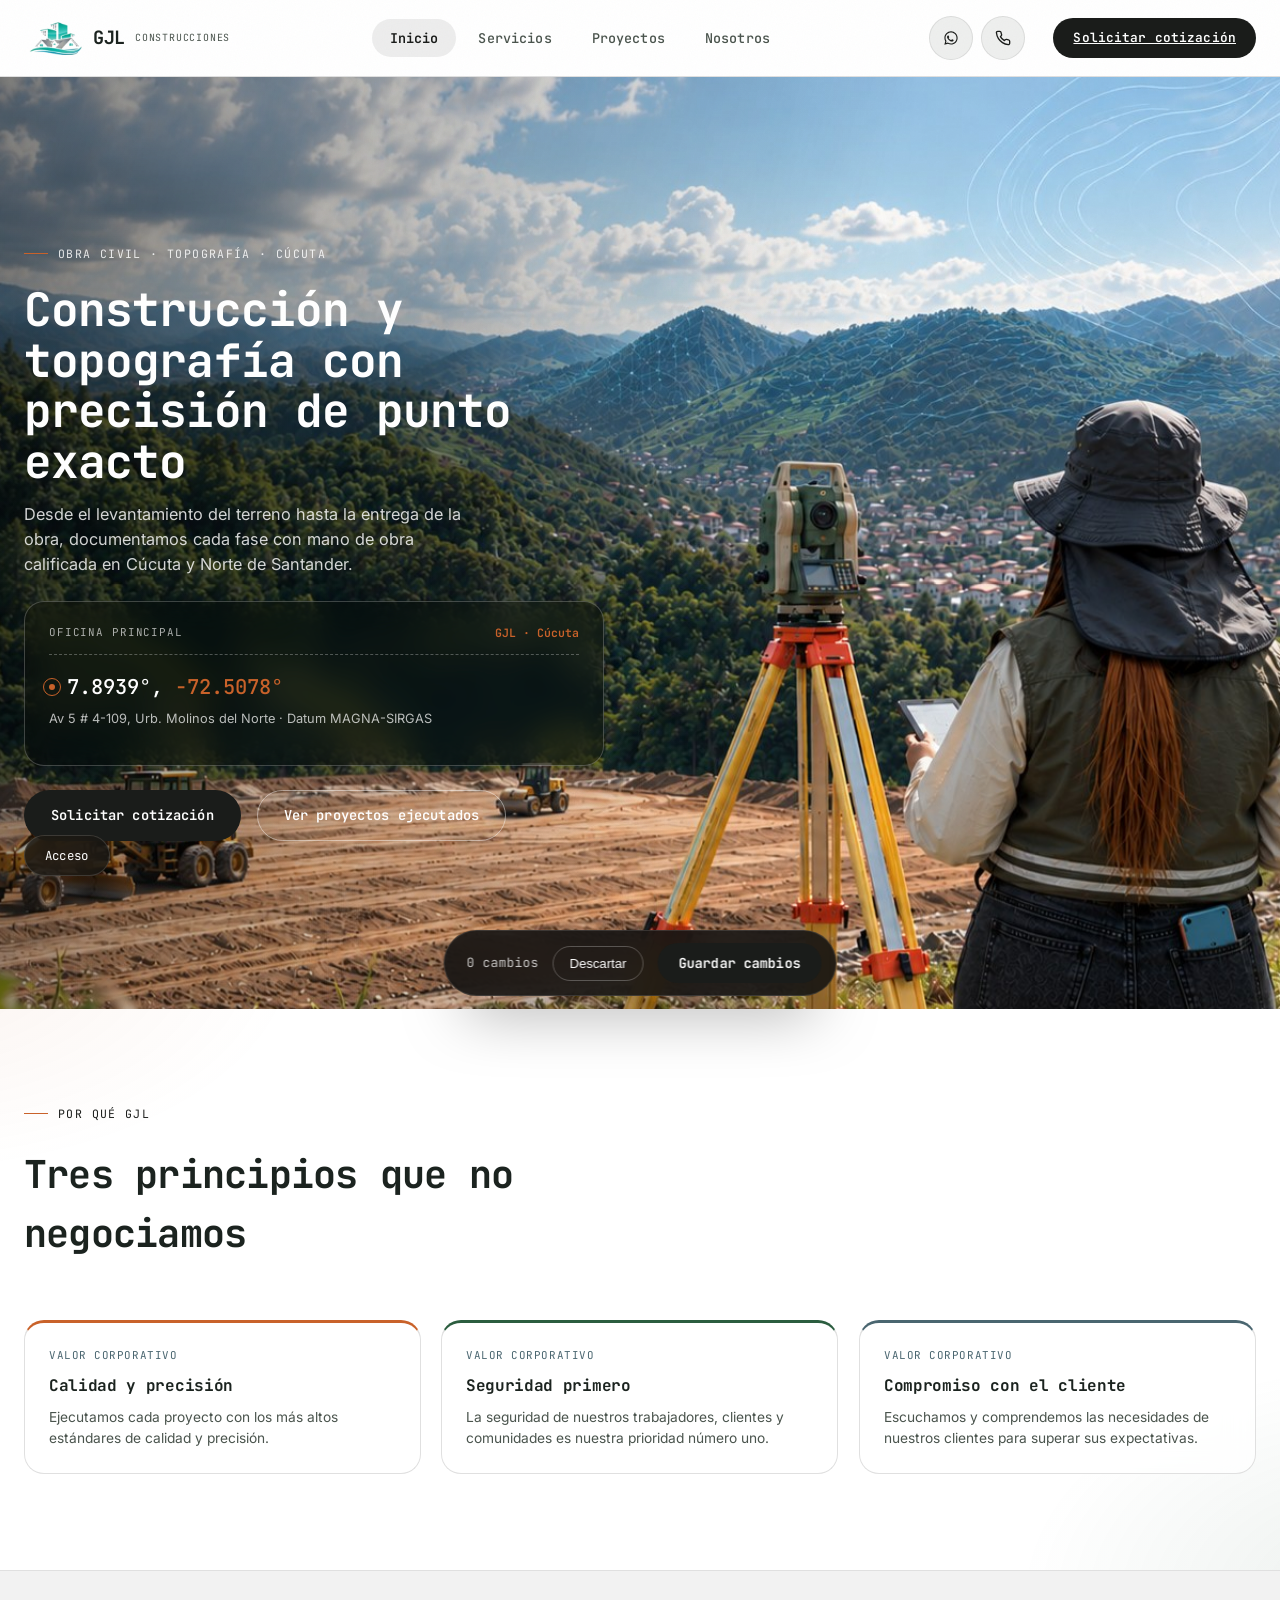
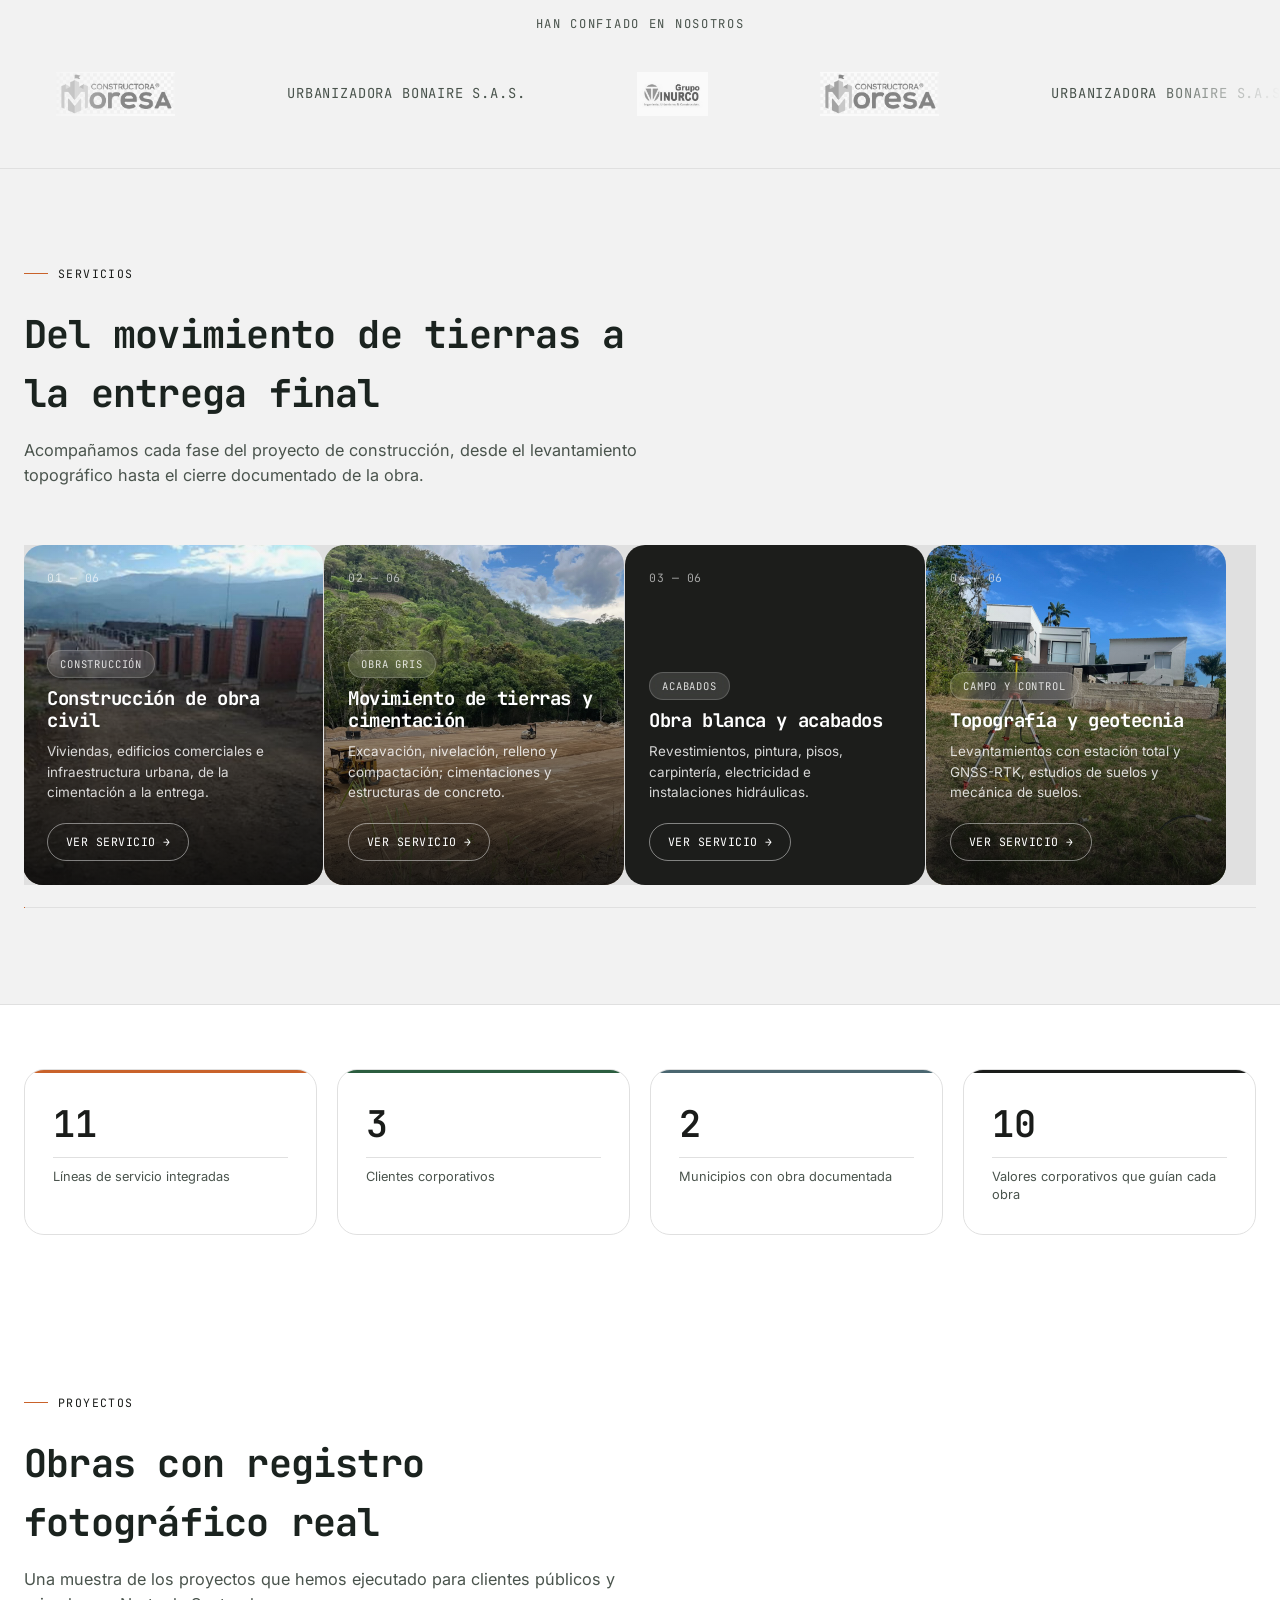
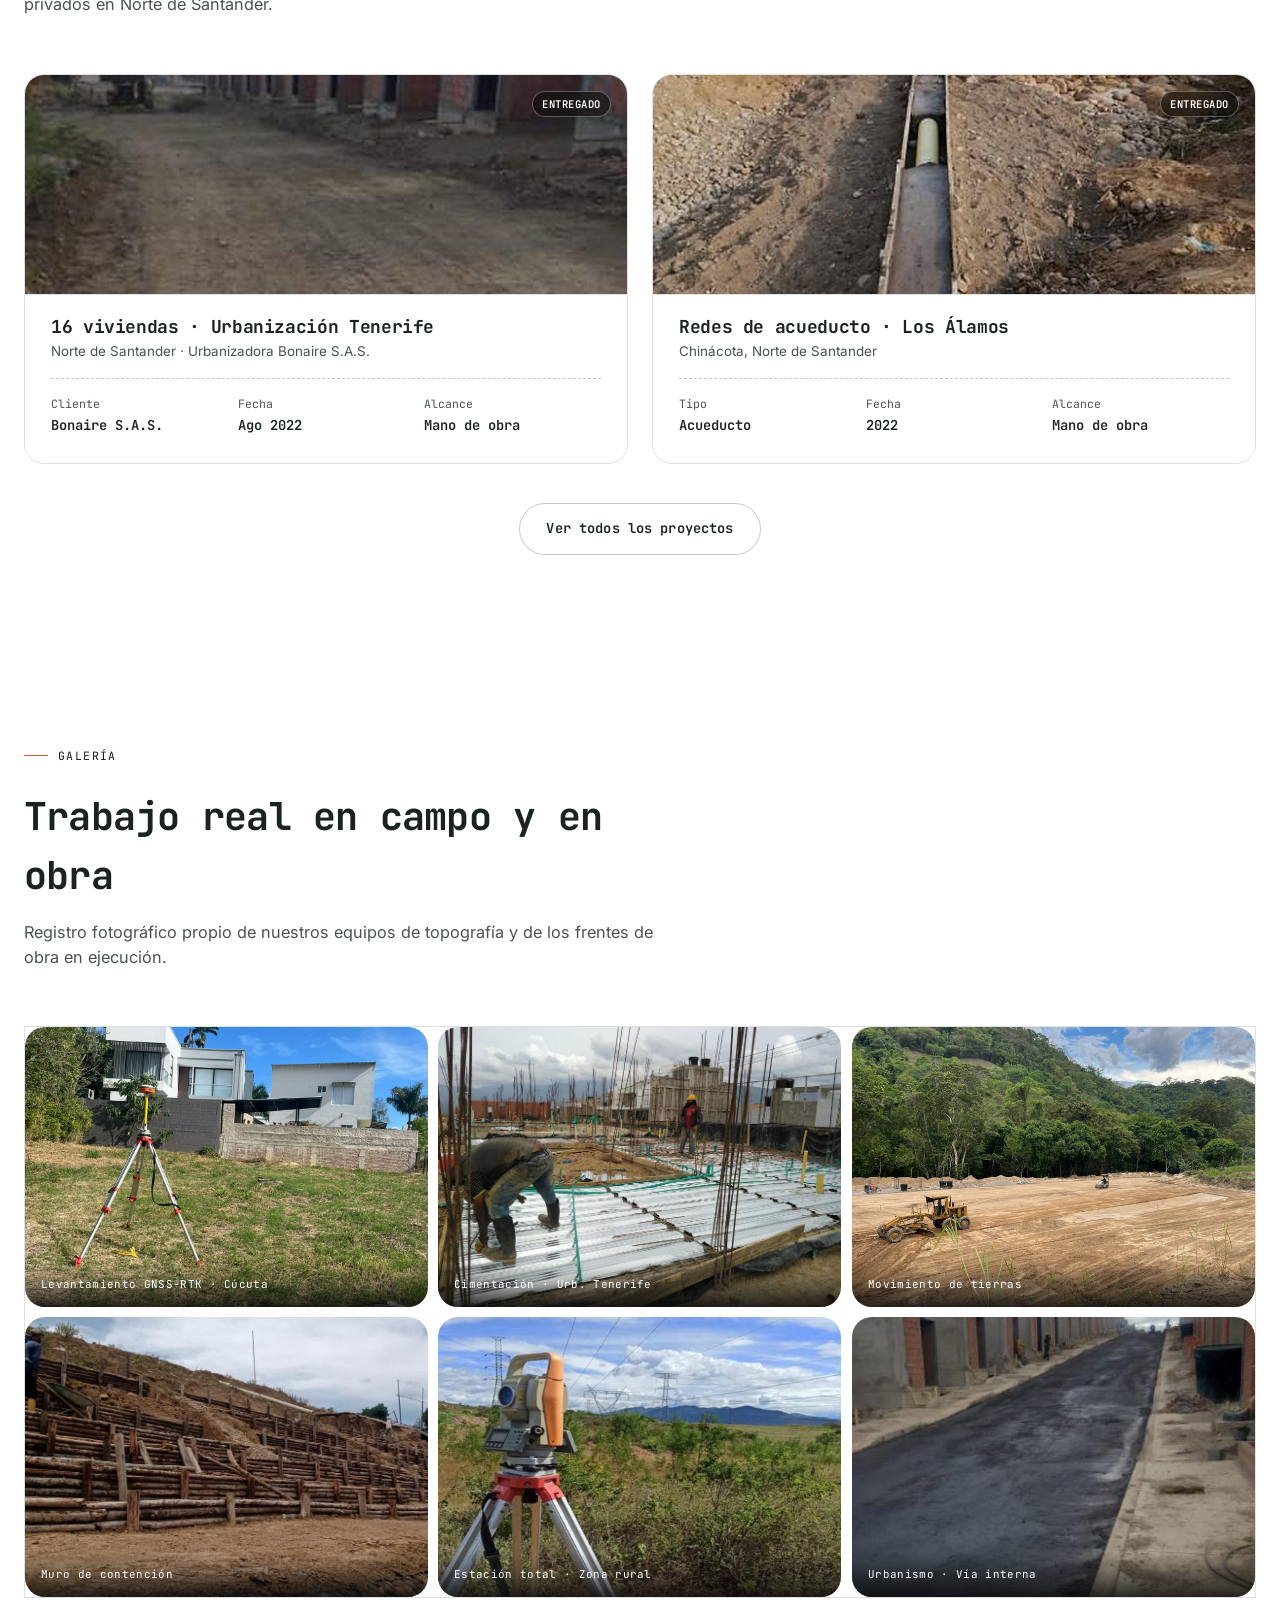
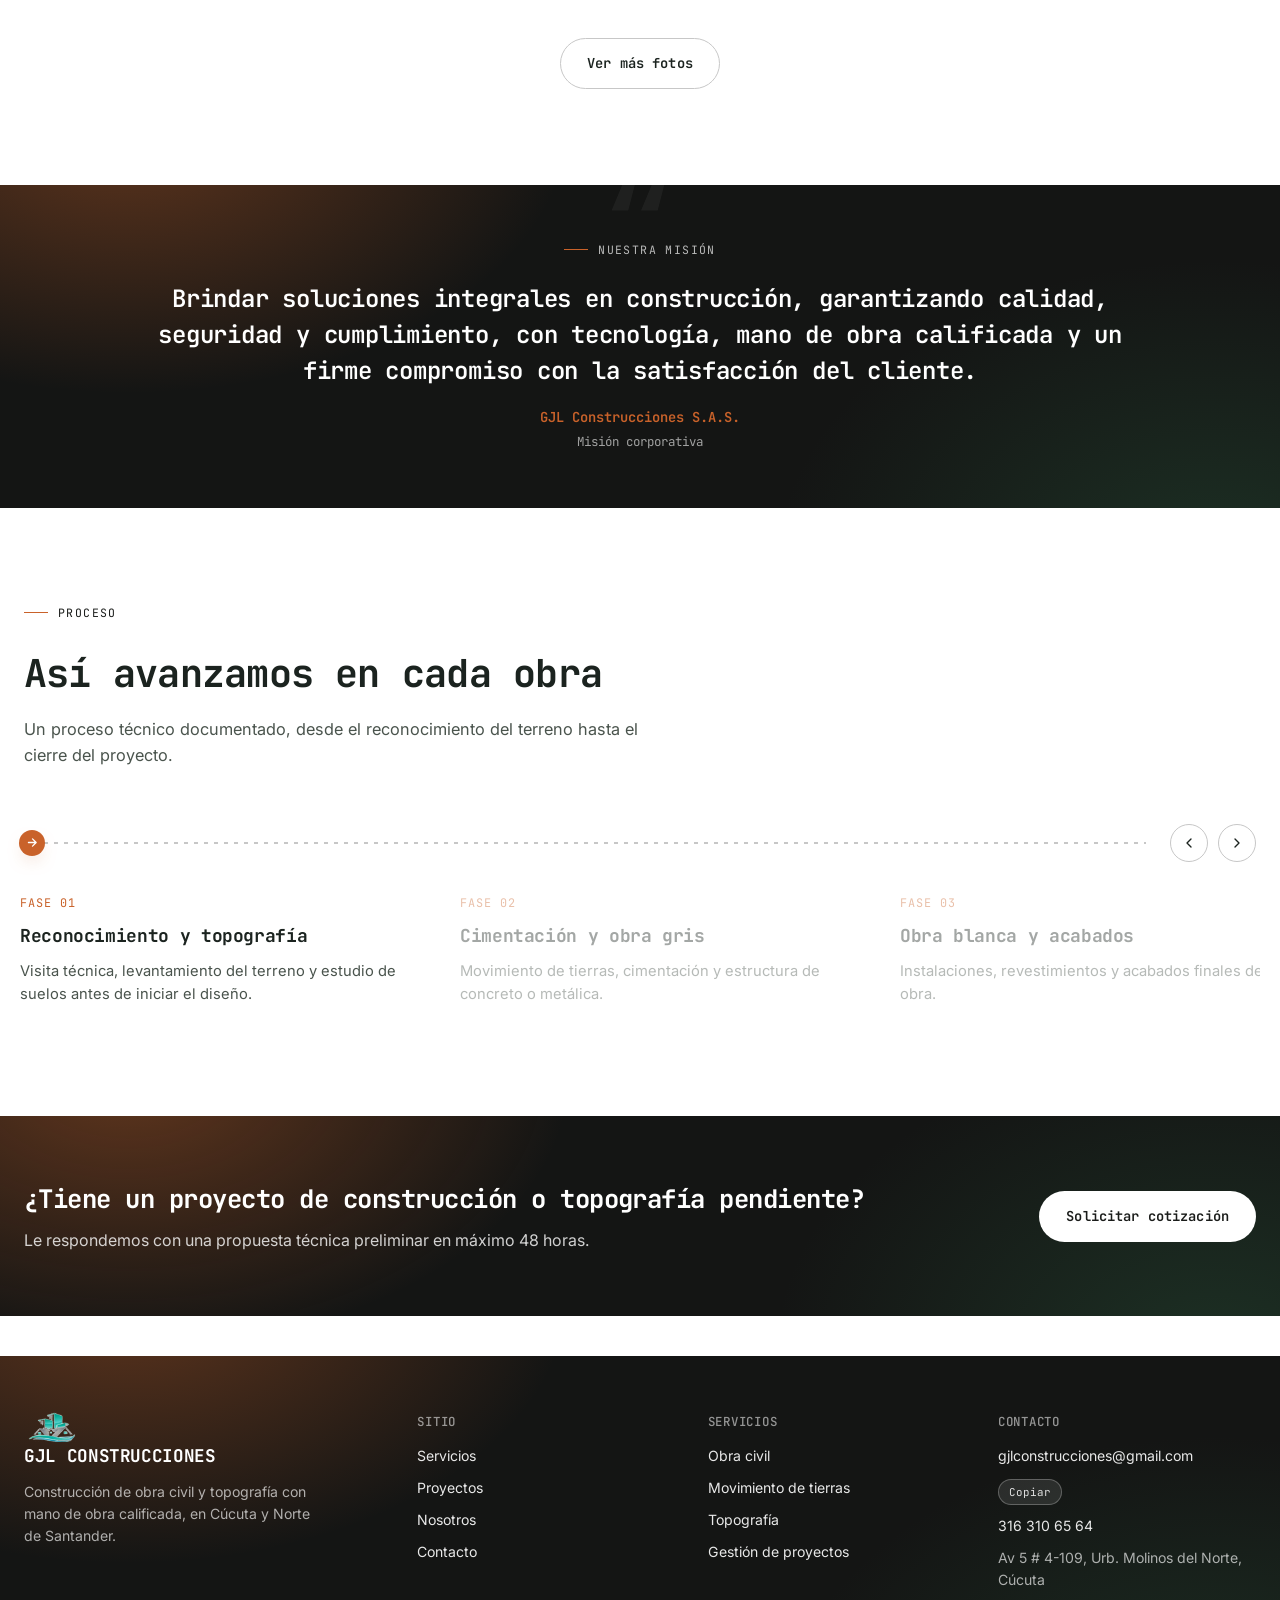
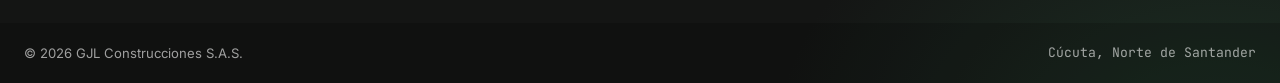
==== commit 660338f5: "Favicon con el logo real y mejoras de movil (orden, animaciones, carruseles) - Favicon reemplazado: " ====
--- a/index.html
+++ b/index.html
@@ -9,7 +9,11 @@
 <meta property="og:description" content="Construcción de obra civil, movimiento de tierras, topografía y gestión de proyectos en Norte de Santander.">
 <meta property="og:type" content="website">
 <meta name="theme-color" content="#1A1A1A">
-<link rel="icon" type="image/svg+xml" href="assets/favicon.svg">
+<link rel="icon" href="assets/favicon.ico" sizes="any">
+<link rel="icon" type="image/png" sizes="32x32" href="assets/favicon-32.png">
+<link rel="icon" type="image/png" sizes="16x16" href="assets/favicon-16.png">
+<link rel="icon" type="image/png" sizes="192x192" href="assets/favicon-192.png">
+<link rel="apple-touch-icon" sizes="180x180" href="assets/favicon-180.png">
 <link rel="preconnect" href="https://fonts.googleapis.com">
 <link rel="preconnect" href="https://fonts.gstatic.com" crossorigin>
 <link href="https://fonts.googleapis.com/css2?family=Inter:wght@400;500;600&family=JetBrains+Mono:wght@400;500;600;700&display=swap" rel="stylesheet">
@@ -338,15 +342,6 @@
   </div>
 </section>
 
-<section class="mission">
-  <span class="mission-mark" aria-hidden="true">“</span>
-  <div class="wrap mission-inner reveal">
-    <div class="eyebrow">Nuestra misión</div>
-    <blockquote data-cms="mission_quote">Brindar soluciones integrales en construcción, garantizando calidad, seguridad y cumplimiento, con tecnología, mano de obra calificada y un firme compromiso con la satisfacción del cliente.</blockquote>
-    <div class="mission-author">GJL Construcciones S.A.S.<span>Misión corporativa</span></div>
-  </div>
-</section>
-
 <section id="galeria">
   <div class="wrap">
     <div class="section-head reveal">
@@ -369,6 +364,15 @@
   </div>
 </section>
 
+<section class="mission">
+  <span class="mission-mark" aria-hidden="true">“</span>
+  <div class="wrap mission-inner reveal">
+    <div class="eyebrow">Nuestra misión</div>
+    <blockquote data-cms="mission_quote">Brindar soluciones integrales en construcción, garantizando calidad, seguridad y cumplimiento, con tecnología, mano de obra calificada y un firme compromiso con la satisfacción del cliente.</blockquote>
+    <div class="mission-author">GJL Construcciones S.A.S.<span>Misión corporativa</span></div>
+  </div>
+</section>
+
 <section class="proceso" id="proceso">
   <div class="wrap">
     <div class="section-head reveal">
--- a/css/styles.css
+++ b/css/styles.css
@@ -109,7 +109,9 @@
 .nav-right{ display:flex; align-items:center; gap: 28px; justify-self:end; }
 .nav-icons{ display:flex; align-items:center; gap: 8px; }
 .nav-icon-btn{
-  width: 40px; height: 40px;
+  /* 44px: minimo de objetivo tactil recomendado (WCAG 2.5.5 / Apple HIG),
+     antes 40px quedaba un poco chico para tocar con el dedo. */
+  width: 44px; height: 44px;
   border-radius: 50%;
   background: var(--ink);
   color: #fff;
@@ -181,7 +183,8 @@
    de mas abajo (860px), donde reemplaza a .navlinks/.nav-right. */
 .menu-toggle{
   display:none;
-  width: 40px; height: 40px;
+  /* mismo minimo de 44px que .nav-icon-btn, ver comentario de arriba */
+  width: 44px; height: 44px;
   border-radius: 50%;
   background: var(--ink);
   border: 0;
@@ -1935,3 +1938,79 @@
 @media (prefers-reduced-motion: reduce){
   .serv-tile::before{ display:none; }
 }
+
+/* =====================================================================
+   CUARTA RONDA — menu movil: mejores dimensiones y mas aire para el
+   dedo (2026-11-23). Pedido explicito: mejorar las dimensiones de la
+   barra de arriba y del desplegable para que se vea mejor y sea mas
+   facil de usar en pantalla de celular. Igual que las rondas
+   anteriores, se agrega al final para ganar por orden de cascada sobre
+   las reglas que ya existian en vez de perseguir cada una por el
+   archivo (los 44px de .menu-toggle/.nav-icon-btn ya se aplicaron
+   arriba, en su declaracion original). ===================================================== */
+
+@media (max-width: 860px){
+  /* La barra superior tenia el mismo padding lateral que escritorio
+     (24px) — en un telefono angosto (~360px) eso deja muy poco aire
+     entre el logo y la hamburguesa. nav.wrap es mas especifico que el
+     .wrap generico (usado por el resto de secciones), asi que esto
+     solo achica la barra de navegacion, no el contenido de las paginas. */
+  nav.wrap{ padding-left: 16px; padding-right: 16px; }
+
+  /* Filas del desplegable a todo el ancho en vez de una pildora del
+     ancho del texto alineada a la izquierda: el area de toque pasa a
+     ser toda la fila (48px de alto minimo, el estandar tactil) en vez
+     de depender de acertarle justo a la palabra. */
+  .navlinks{ gap: 8px; }
+  .navlinks a:not(.navcta){
+    display:flex; align-items:center;
+    width: 100%;
+    min-height: 48px;
+  }
+  .nav-right{ gap: 18px; }
+  .nav-icons{ gap: 18px; }
+  .nav-right .navcta{
+    display:flex; align-items:center; justify-content:center;
+    width: 100%;
+    min-height: 48px;
+  }
+
+  /* Los topes de altura del desplegable (ver "SEGUNDA RONDA" arriba,
+     320px/240px) se quedan cortos con filas de 48px + mas separacion
+     — se suben con margen de sobra para que nada quede cortado. */
+  header.menu-open .navlinks{ max-height: 420px; }
+  header.menu-open .nav-right{ max-height: 260px; }
+}
+
+/* =====================================================================
+   QUINTA RONDA — version movil: animaciones mas suaves y carruseles con
+   enganche tactil (2026-11-24). Pedido explicito: mejorar mucho la
+   version celular, mejores animaciones y transiciones de scroll mas
+   suaves. Dos cambios reales, no solo cosmeticos:
+   1) El .reveal de escritorio usa blur(7px) + scale — un filtro de
+      blur animado es caro para la GPU de un telefono de gama media y
+      es justo la causa mas comun de que un scroll "se sienta trabado"
+      en celular. En movil se cambia a una version mas liviana (sin
+      blur, desplazamiento mas corto, duracion mas corta) — se ve mas
+      ágil y además consume menos batería/CPU.
+   2) Los dos carruseles horizontales (.serv-carousel de servicios y
+      .stages-list de "Asi avanzamos") no tenian scroll-snap: al
+      deslizar con el dedo, la tarjeta quedaba a medias en cualquier
+      punto en vez de acomodarse. scroll-snap-type:x proximity deja
+      que el usuario pare donde quiera (no fuerza como "mandatory") pero
+      ayuda a que la tarjeta se asiente limpia cuando el dedo se detiene
+      cerca de un borde — no choca con el arrastre/rueda de escritorio
+      (ya gatillado solo por mouse) porque en tactil real no hay eventos
+      mousemove continuos, solo el scroll nativo que esto mejora. ===== */
+@media (max-width: 860px){
+  .reveal{
+    transform: translateY(16px);
+    filter: none;
+    transition: opacity 0.55s cubic-bezier(.16,1,.3,1), transform 0.55s cubic-bezier(.16,1,.3,1);
+  }
+
+  .serv-carousel{ scroll-snap-type: x proximity; }
+  .serv-tile{ scroll-snap-align: start; }
+  .stages-list{ scroll-snap-type: x proximity; }
+  .stage-item{ scroll-snap-align: start; }
+}
